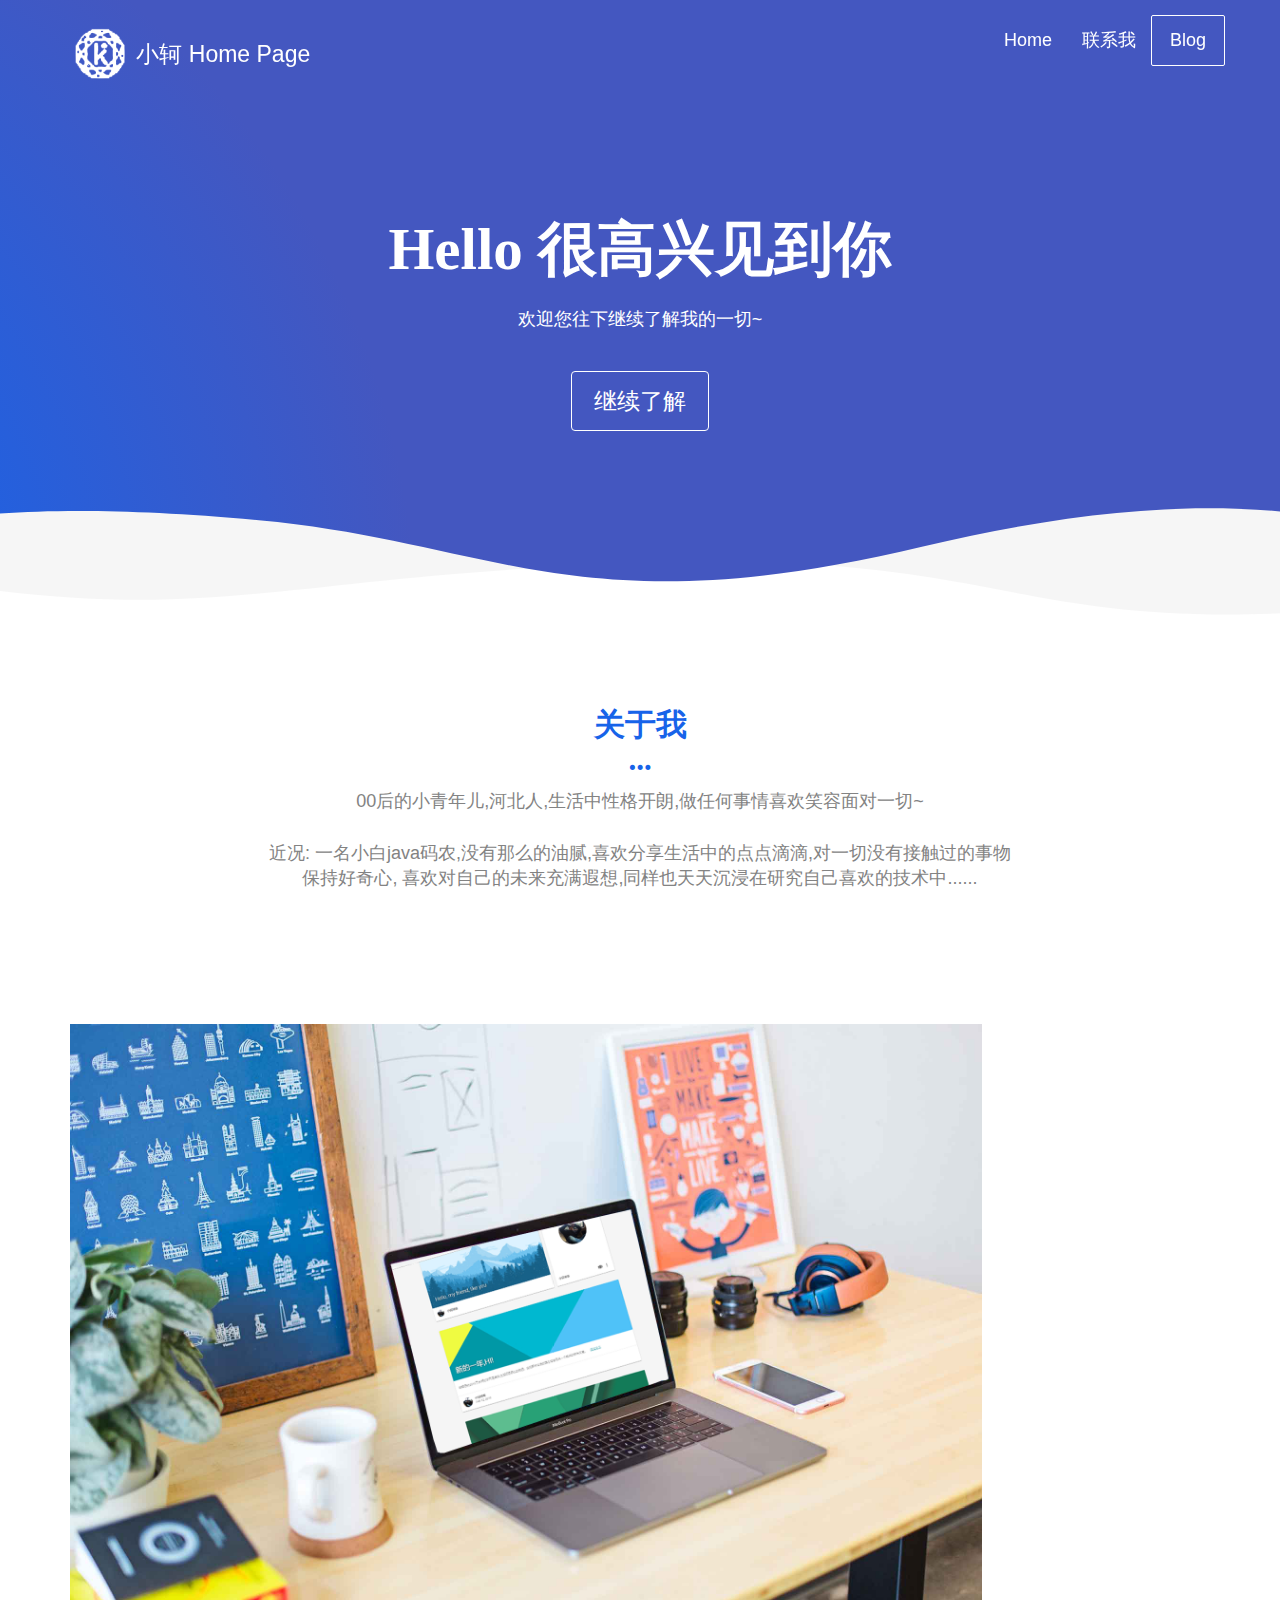
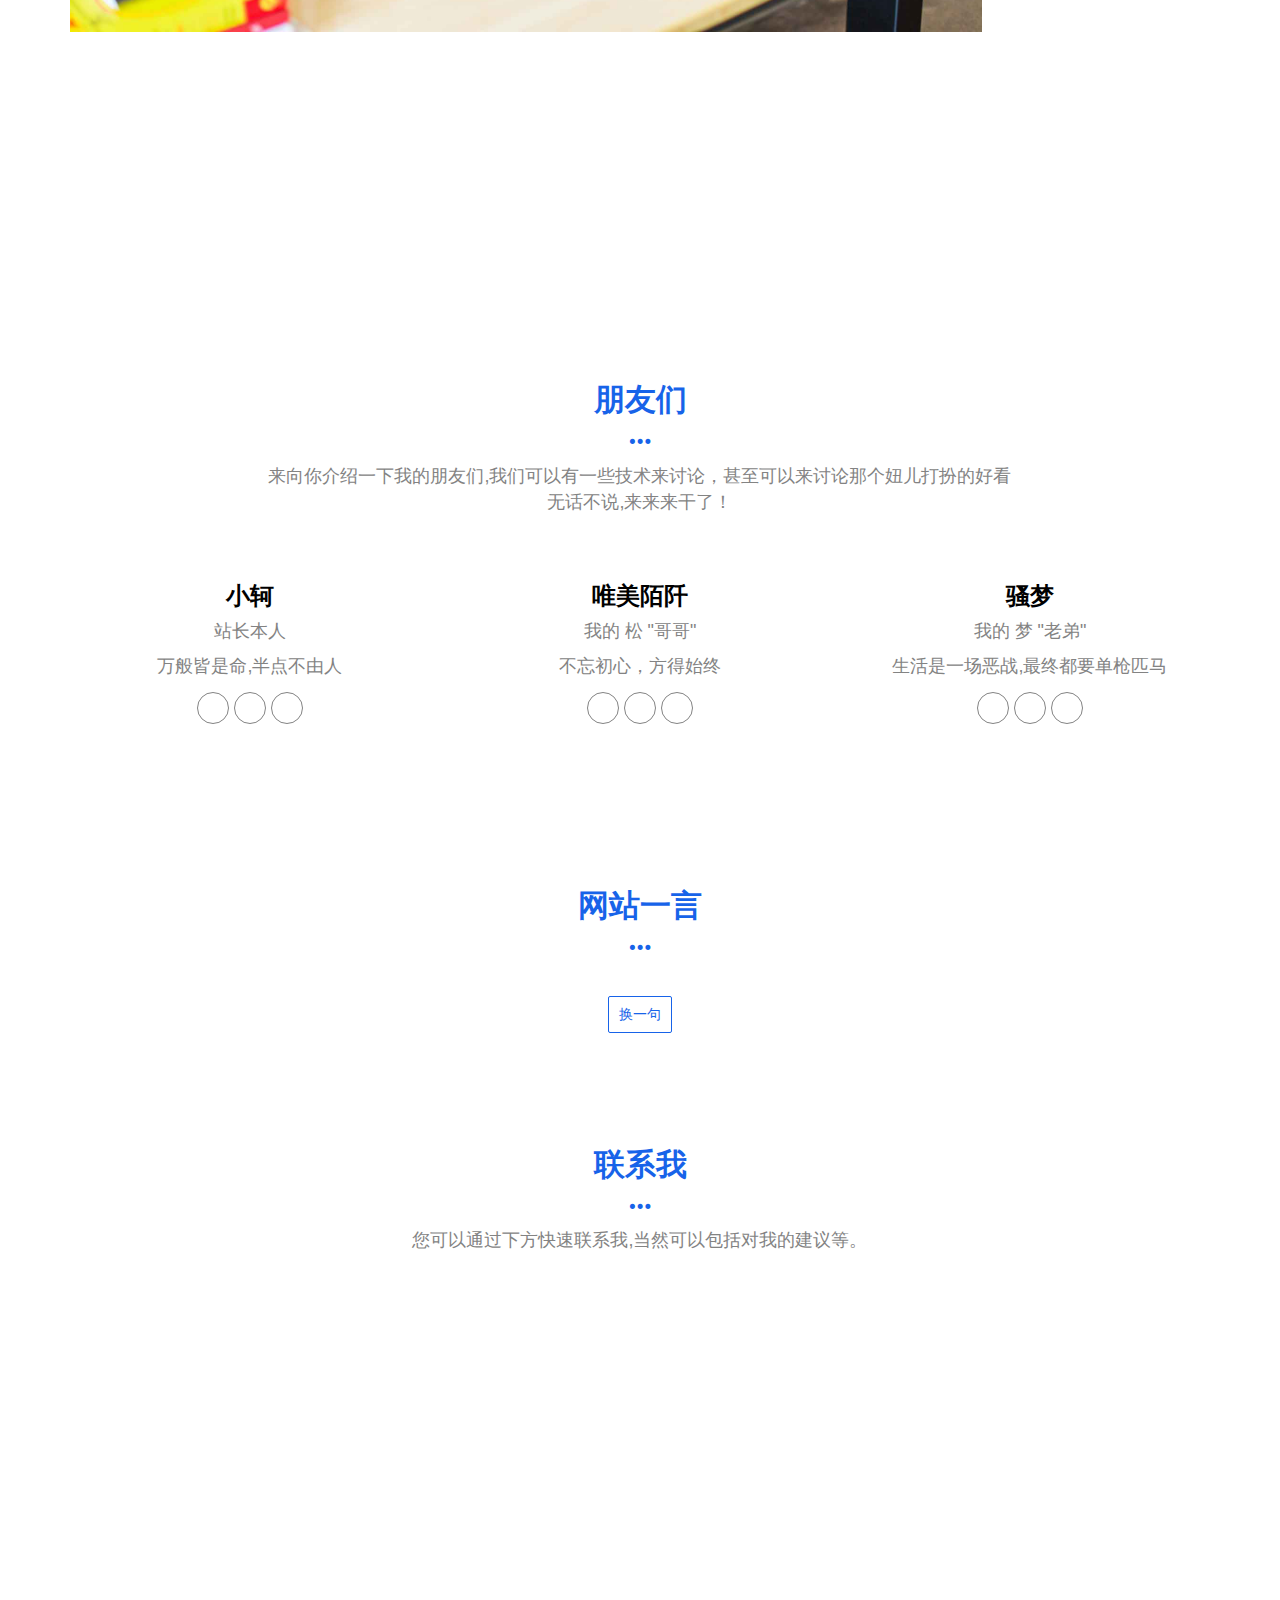
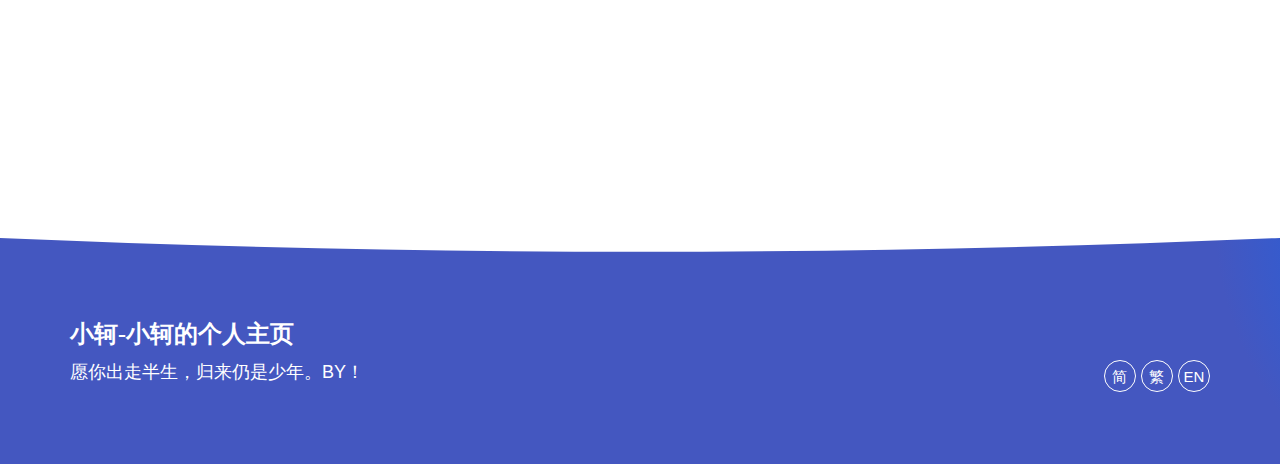
==== index.html @ fdc0214f "'demo'" ====
<!DOCTYPE html>
<html lang="zh_tw">

<head>
  <meta charset="UTF-8">
  <meta content="IE=edge" http-equiv="X-UA-Compatible">
  <meta content="width=device-width,initial-scale=1" name="viewport">
   <meta name="keywords" content="小轲的个人主页，小轲QQ：2501521908.网址：www.keshaowl.cn，小轲的个人主页是小轲介绍自己的页面，当然也有可能更新自己的生活习惯等，欢迎您的到来。站长QQ：2501521908">
   <meta name="description" content="小轲的个人主页是小轲介绍自己的页面，当然也有可能更新自己的生活习惯等，欢迎您的到来。站长QQ：2501521908">
  <meta name="msapplication-tap-highlight" content="no">
  
  <link href="https://cdn.bootcss.com/font-awesome/4.4.0/css/font-awesome.css" rel="stylesheet">
  <link rel="apple-touch-icon" sizes="180x180" href="https://www.keshaowl.cn/favicon.ico">
  <link href="https://www.keshaowl.cn/favicon.ico" rel="icon">

  <link href="" rel="stylesheet">

  <title>小轲-小轲的个人主页</title>

  <link href="./main.550dcf66.css" rel="stylesheet"></head>

<body> 
<header>
  <nav class="navbar navbar-default active">
    <div class="container">
      <div class="navbar-header">
        <button type="button" class="navbar-toggle collapsed" data-toggle="collapse" data-target="#navbar-collapse" aria-expanded="false">
          <span class="sr-only">Toggle navigation</span>
          <span class="icon-bar"></span>
          <span class="icon-bar"></span>
          <span class="icon-bar"></span>
        </button>
        <a class="navbar-brand" href="#" title="">
          <img src="logo.png" width="60px" height="60px" class="navbar-logo-img" alt="">
          小轲 Home Page
        </a>
      </div>

      <div class="collapse navbar-collapse" id="navbar-collapse">
        <ul class="nav navbar-nav navbar-right">
          <li><a href="./index.html" title="">Home</a></li>
          <li><a href="#concat" title="">联系我</a></li>
          <li>
            <p>
              <a href="https://www.957xx.cc" class="btn btn-default navbar-btn" title="">Blog</a>
            </p>
          </li>

        </ul>
      </div> 
    </div>
  </nav>
</header>

<!-- Add your site or app content here -->
  <div class="hero-full-container background-image-container white-text-container">
    <div class="container">
      <div class="row">
        <div class="col-xs-12">
          <h1>Hello 很高兴见到你</h1>
          <p>欢迎您往下继续了解我的一切~</p>
          <br>
          <a href="#about" class="btn btn-default btn-lg" title="">继续了解</a>
        </div>
      </div>
    </div>
  </div>

  <div class="section-container">
    <div class="container">
      <div class="row">
        <div class="col-xs-12 col-md-8 col-md-offset-2">
          <div class="text-center" id="about">
            <h2>关于我</h2>
            <p>00后的小青年儿,河北人,生活中性格开朗,做任何事情喜欢笑容面对一切~ 
            <br>
            <br>
            近况: 一名小白java码农,没有那么的油腻,喜欢分享生活中的点点滴滴,对一切没有接触过的事物保持好奇心,
            喜欢对自己的未来充满遐想,同样也天天沉浸在研究自己喜欢的技术中......

            <br>
        </p>
          </div>
       </div>
      </div>
    </div>
  </div>

  <div class="section-container">
    <div class="container">
      <div class="row">      
          <div class="col-xs-12">


            <div id="carousel-example-generic" class="carousel carousel-fade slide" data-ride="carousel">
                
                <div class="carousel-inner" role="listbox">

                    <div class="item active">
                        <img class="img-responsive" src="./assets/images/img-06.jpg" alt="First slide">
                        <div class="carousel-caption card-shadow reveal">
                          
                          <h3>小轲博客</h3>
                          <a class="left carousel-control" href="#carousel-example-generic" role="button" data-slide="prev">
                            <i class="fa fa-chevron-left" aria-hidden="true"></i>
                            <span class="sr-only">Previous</span>
                          </a>
                          <a class="right carousel-control" href="#carousel-example-generic" role="button" data-slide="next">
                            <i class="fa fa-chevron-right" aria-hidden="true"></i>
                            <span class="sr-only">Next</span>
                          </a>
                          <p>
                                &nbsp; &nbsp;小轲博客是我自己运营的博客,上面有自己喜欢的技术、自己喜欢的心灵鸡汤以及自己的一些总结,
                                分享自己的生活。
                                也算是自己的一个日记本吧!
                                <!-- 牛逼山炮大法牛逼,大佬勿喷 -->
                                <br> <br>
                                &nbsp; &nbsp;
                                它是我16岁的时候就开始经营的博客,那时候我还在疯狂研究前端技术,期间改版了很多次,
                                一路走来也认识了很多的朋友。
                                <br> <br>
                                &nbsp; &nbsp;
                                不夸张的说,它就像我的一个孩子一样,可以看到自己身上曾经的影子,欢迎你!

                          </p>
                          
                          
                          <a href="https://www.957xx.cc/" class="btn btn-primary" title="去小轲博客">
                            进去看看
                          </a>
                        </div>
                    </div>
                    <!--
                    <div class="item">
                        <img class="img-responsive" src="./assets/images/img-07.jpg" alt="First slide">
                        <div class="carousel-caption card-shadow reveal">

                          <h3>Lbortis</h3>
                            <a class="left carousel-control" href="#carousel-example-generic" role="button" data-slide="prev">
                              <i class="fa fa-chevron-left" aria-hidden="true"></i>
                              <span class="sr-only">Previous</span>
                            </a>
                            <a class="right carousel-control" href="#carousel-example-generic" role="button" data-slide="next">
                              <i class="fa fa-chevron-right" aria-hidden="true"></i>
                              <span class="sr-only">Next</span>
                            </a>
                          <p>
                            Pre id tellus in risus pre
                            tium imperdiet eu lobortis dolor. Sed pellentesque, urna ac viverra lacinia, erat mauris venenatis purus, mollis egestas urna purus ac ex.
                            Aenean nunc sem, lobortis at elit non, lobortis laoreet nibh. Maecenas at mi ipsum.
                          </p>
                          
                          <p>
                            Quisque tempor, ligula pharetra luctus elementum, arcu nisl suscipit ante, pharetra commodo dui est et enim. Sed eu vestibulum elit. Donec ut libero non.
                          </p>
                          <a href="./project.html" class="btn btn-primary" title="">
                            Discover
                          </a>
                        </div>
                    </div>
                -->
                </div>
               
            </div>

           
          </div>
          
        </div>  
      
    </div>
  </div>
  

  <div class="section-container">
    <div class="container text-center">
      <div class="row section-container-spacer">
        <div class="col-xs-12 col-md-12">
          <h2>朋友们</h2>
          <p>来向你介绍一下我的朋友们,我们可以有一些技术来讨论，甚至可以来讨论那个妞儿打扮的好看<br>
          	无话不说,来来来干了！


             
          </p>
        </div>  
      </div>
      <div class="row">
        <div class="col-xs-12 col-md-4">
          <img src="https://q1.qlogo.cn/g?b=qq&nk=2501521908&s=100" alt="" class="reveal img-responsive reveal-content image-center">
          <h3>小轲</h3>
          <h4>站长本人</h4>
          <p>万般皆是命,半点不由人</p>
          <p>
           <a href="tencent://Message/?uin=2501521908" class="social-round-icon fa-icon" title="">
              <i class="fa fa-qq" aria-hidden="true"></i>
            </a>
            <a href="https://github.com/a2501521908" class="social-round-icon fa-icon" title="">
              <i class="fa fa-github" aria-hidden="true"></i>
            </a>
            <a href="#" class="social-round-icon fa-icon" title="">
              <i class="fa fa-home" aria-hidden="true"></i>
            </a>
          </p>
        </div>
       
        <div class="col-xs-12 col-md-4">
          <img src="https://q1.qlogo.cn/g?b=qq&nk=2489193530&s=100" alt="" class="reveal img-responsive reveal-content image-center">
          <h3>唯美陌阡</h3>
          <h4>我的 松 "哥哥"</h4>
          <p>不忘初心，方得始终</p>
          <p>
           <a href="tencent://Message/?uin=2489193530" class="social-round-icon fa-icon" title="">
              <i class="fa fa-qq" aria-hidden="true"></i>
            </a>
            <a href="https://github.com/doubigroup" class="social-round-icon fa-icon" title="">
              <i class="fa fa-github" aria-hidden="true"></i>
            </a>
            <a href="http://qsong.top" class="social-round-icon fa-icon" title="">
              <i class="fa fa-home" aria-hidden="true"></i>
            </a>
          </p>
        </div>
        <div class="col-xs-12 col-md-4">
          <img src="https://q1.qlogo.cn/g?b=qq&nk=1603889221&s=100" alt="" class="reveal img-responsive reveal-content image-center">
          <h3>骚梦</h3>
          <h4>我的 梦 "老弟"</h4>
          <p>生活是一场恶战,最终都要单枪匹马</p>
          <p>
            <a href="tencent://Message/?uin=1603889221" class="social-round-icon fa-icon" title="">
              <i class="fa fa-qq" aria-hidden="true"></i>
            </a>
            <a href="https://github.com/1603889221" class="social-round-icon fa-icon" title="">
              <i class="fa fa-github" aria-hidden="true"></i>
            </a>
            <a href="https://www.uo33.cn/" class="social-round-icon fa-icon" title="">
              <i class="fa fa-home" aria-hidden="true"></i>
            </a>
          </p>
        </div>
      </div>
    </div>
  </div>

  <div class="section-container">
    <div class="container text-center">
      <div class="row section-container-spacer">
        <div class="col-xs-12 col-md-12">
          <h2 class="text-center">网站一言</h2>
          <p id="onesaying"></p>

          <br>
          <button class="btn btn-primary btn-sm" type="button" id="resetonesaying">换一句</button>
        </div>  
      </div>
      
  </div>
 
 
  <div class="section-container contact-container" id="concat">
    <div class="container">
      <div class="row">
        <div class="col-xs-12 col-md-12">
          <div class="section-container-spacer">
            <h2 class="text-center">联系我</h2>
            <p class="text-center">您可以通过下方快速联系我,当然可以包括对我的建议等。</p>
          </div>
          <div class="card-container">
            <div class="card card-shadow col-xs-10 col-xs-offset-1 col-md-8 col-md-offset-2 reveal">
              <form action="" class="reveal-content">
                <div class="row">
                  <div class="col-md-7">
                    <div class="form-group">
                      <input type="email" class="form-control" id="email" placeholder="您的邮箱">
                    </div>
                    <div class="form-group">
                      <input type="text" class="form-control" id="subject" placeholder="标题">
                    </div>
                    <div class="form-group">
                      <textarea class="form-control" rows="3" placeholder="消息"></textarea>
                    </div>
                    <button type="submit" class="btn btn-primary">联系他</button>
                  </div>
                  <div class="col-md-5">
                    <ul class="list-unstyled address-container">
                      <li>
                        <span class="fa-icon">
                          <i class="fa fa-envelope" aria-hidden="true"></i>
                        </span>
                        admin@957xx.cc
                      </li>
                      <li>
                        <span class="fa-icon">
                          <i class="fa fa-weibo" aria-hidden="true"></i>
                        </span>
                        <a href="https://weibo.com/u/5658942780/">@你老公叫小轲么</a> 

                      </li>
                    </ul>
                  </div>
                </div>
              </form>
            </div>
         
            </div>
          </div>
        </div>  
      </div>
    </div>
  </div>

<script>
  document.addEventListener("DOMContentLoaded", function (event) {
    navbarFixedTopAnimation();
  });
</script>

<footer class="footer-container white-text-container" style="margin-bottom: 0px">
  <div class="container">
    <div class="row">

     
      <div class="col-xs-12">
        <h3>小轲-小轲的个人主页</h3>

        <div class="row">
          <div class="col-xs-12 col-sm-7">
            <p>愿你出走半生，归来仍是少年。<a href="http://52xk.cc/" target="_blank" title="">BY！</a>
            </p>
          </div>
          <div class="col-xs-12 col-sm-5">
            <p class="text-right">
              <a href="#" class="social-round-icon white-round-icon fa-icon" title="">
                 简
              </a>
              <a href="#" class="social-round-icon white-round-icon fa-icon" title="">
                 繁
              </a>
              <a href="#" class="social-round-icon white-round-icon fa-icon" title="">
                 EN
              </a>
            </p>
          </div>
        </div>
      </div>
    </div>
  </div>
</footer>

<script>
  document.addEventListener("DOMContentLoaded", function (event) {
    navActivePage();
    scrollRevelation('.reveal');
  });
</script>

<script type="text/javascript" src="./main.0cf8b554.js"></script></body>

<script src="https://cdn.bootcss.com/jquery/3.3.1/jquery.min.js"></script>
<script type="text/javascript">
	var resulthtml="";
   $(function(){
   	     //页面加载就调用onesayhtml()函数,直接显示
   	     onesayhtml();
   	     $("#resetonesaying").click(function(){
   	     	//把返回结果给清空,否则就会重复追加
   	     	resulthtml="";
   	     	onesayhtml();
   	     })
   	})


   function onesayhtml(){
     $.ajax({
   	  	type:"get", 
   	  	url:"https://v1.hitokoto.cn/?c=d&encode=json",
   	  	data:null,
   	  	success:function(data){
   	  		resulthtml+=data.hitokoto+"——"+data.from;
   	  		$("#onesaying").html(resulthtml);
   	  	},
   	  	error:function(){
   	  		alert('网站加载出错');
   	  	}
   	  
   })
   }	
</script>

</html>
---- main.550dcf66.css ----
* Bootstrap v3.3.7 (http://getbootstrap.com)
 * Copyright 2011-2016 Twitter, Inc.
 * Licensed under MIT (https://github.com/twbs/bootstrap/blob/master/LICENSE)
 */
/*! normalize.css v3.0.3 | MIT License | github.com/necolas/normalize.css */html{font-family:sans-serif;-ms-text-size-adjust:100%;-webkit-text-size-adjust:100%}body{margin:0}article,aside,details,figcaption,figure,footer,header,hgroup,main,menu,nav,section,summary{display:block}audio,canvas,progress,video{display:inline-block;vertical-align:baseline}audio:not([controls]){display:none;height:0}[hidden],template{display:none}a{background-color:transparent}a:active,a:hover{outline:0}abbr[title]{border-bottom:1px dotted}b,strong{font-weight:700}dfn{font-style:italic}h1{font-size:2em;margin:.67em 0}mark{background:#ff0;color:#000}small{font-size:80%}sub,sup{font-size:75%;line-height:0;position:relative;vertical-align:baseline}sup{top:-.5em}sub{bottom:-.25em}img{border:0}svg:not(:root){overflow:hidden}figure{margin:1em 40px}hr{box-sizing:content-box;height:0}pre{overflow:auto}code,kbd,pre,samp{font-family:monospace,monospace;font-size:1em}button,input,optgroup,select,textarea{color:inherit;font:inherit;margin:0}button{overflow:visible}button,select{text-transform:none}button,html input[type=button],input[type=reset],input[type=submit]{-webkit-appearance:button;cursor:pointer}button[disabled],html input[disabled]{cursor:default}button::-moz-focus-inner,input::-moz-focus-inner{border:0;padding:0}input{line-height:normal}input[type=checkbox],input[type=radio]{box-sizing:border-box;padding:0}input[type=number]::-webkit-inner-spin-button,input[type=number]::-webkit-outer-spin-button{height:auto}input[type=search]{-webkit-appearance:textfield;box-sizing:content-box}input[type=search]::-webkit-search-cancel-button,input[type=search]::-webkit-search-decoration{-webkit-appearance:none}fieldset{border:1px solid silver;margin:0 2px;padding:.35em .625em .75em}textarea{overflow:auto}optgroup{font-weight:700}table{border-collapse:collapse;border-spacing:0}td,th{padding:0}

/*! Source: https://github.com/h5bp/html5-boilerplate/blob/master/src/css/main.css */@media print{*,:after,:before{background:transparent!important;color:#000!important;box-shadow:none!important;text-shadow:none!important}a,a:visited{text-decoration:underline}a[href]:after{content:" (" attr(href) ")"}abbr[title]:after{content:" (" attr(title) ")"}a[href^="#"]:after,a[href^="javascript:"]:after{content:""}blockquote,pre{border:1px solid #999;page-break-inside:avoid}thead{display:table-header-group}img,tr{page-break-inside:avoid}img{max-width:100%!important}h2,h3,p{orphans:3;widows:3}h2,h3{page-break-after:avoid}.navbar{display:none}.btn>.caret,.dropup>.btn>.caret{border-top-color:#000!important}.label{border:1px solid #000}.table{border-collapse:collapse!important}.table td,.table th{background-color:#fff!important}.table-bordered td,.table-bordered th{border:1px solid #ddd!important}}*,:after,:before{-webkit-box-sizing:border-box;-moz-box-sizing:border-box;box-sizing:border-box}html{font-size:10px;-webkit-tap-highlight-color:transparent}body{font-family:Hind Siliguri,Helvetica,Arial,sans-serif;font-size:18px;line-height:1.42857;color:#838383;background-color:#fff}button,input,select,textarea{font-family:inherit;font-size:inherit;line-height:inherit}a{color:#1763e9;text-decoration:none}a:focus,a:hover{color:#1045a4;text-decoration:underline}a:focus{outline:5px auto -webkit-focus-ring-color;outline-offset:-2px}figure{margin:0}img{vertical-align:middle}.img-responsive{display:block;max-width:100%;height:auto}.img-rounded{border-radius:4px}.img-thumbnail{padding:4px;line-height:1.42857;background-color:#fff;border:1px solid #ddd;border-radius:2px;-webkit-transition:all .2s ease-in-out;-o-transition:all .2s ease-in-out;transition:all .2s ease-in-out;display:inline-block;max-width:100%;height:auto}.img-circle{border-radius:50%}hr{margin-top:25px;margin-bottom:25px;border:0;border-top:1px solid #eee}.sr-only{position:absolute;width:1px;height:1px;margin:-1px;padding:0;overflow:hidden;clip:rect(0,0,0,0);border:0}.sr-only-focusable:active,.sr-only-focusable:focus{position:static;width:auto;height:auto;margin:0;overflow:visible;clip:auto}[role=button]{cursor:pointer}.h1,.h2,.h3,.h4,.h5,.h6,h1,h2,h3,h4,h5,h6{font-family:Martel,Times New Roman,Times,serif;font-weight:900;line-height:1.1;color:#1763e9}.h1 .small,.h1 small,.h2 .small,.h2 small,.h3 .small,.h3 small,.h4 .small,.h4 small,.h5 .small,.h5 small,.h6 .small,.h6 small,h1 .small,h1 small,h2 .small,h2 small,h3 .small,h3 small,h4 .small,h4 small,h5 .small,h5 small,h6 .small,h6 small{font-weight:400;line-height:1;color:#777}.h1,.h2,.h3,h1,h2,h3{margin-top:25px;margin-bottom:12.5px}.h1 .small,.h1 small,.h2 .small,.h2 small,.h3 .small,.h3 small,h1 .small,h1 small,h2 .small,h2 small,h3 .small,h3 small{font-size:65%}.h4,.h5,.h6,h4,h5,h6{margin-top:12.5px;margin-bottom:12.5px}.h4 .small,.h4 small,.h5 .small,.h5 small,.h6 .small,.h6 small,h4 .small,h4 small,h5 .small,h5 small,h6 .small,h6 small{font-size:75%}.h1,h1{font-size:59px}.h2,h2{font-size:31px}.h3,h3{font-size:24px}.h4,.h5,h4,h5{font-size:18px}.h6,h6{font-size:16px}p{margin:0 0 12.5px}.lead{margin-bottom:25px;font-size:20px;font-weight:300;line-height:1.4}@media (min-width:768px){.lead{font-size:27px}}.small,small{font-size:77%}.mark,mark{background-color:#fcf8e3;padding:.2em}.text-left{text-align:left}.text-right{text-align:right}.text-center{text-align:center}.text-justify{text-align:justify}.text-nowrap{white-space:nowrap}.text-lowercase{text-transform:lowercase}.initialism,.text-uppercase{text-transform:uppercase}.text-capitalize{text-transform:capitalize}.text-muted{color:#777}.text-primary{color:#1763e9}a.text-primary:focus,a.text-primary:hover{color:#124fbb}.text-success{color:#fff}a.text-success:focus,a.text-success:hover{color:#e6e6e6}.text-info{color:#31708f}a.text-info:focus,a.text-info:hover{color:#245269}.text-warning{color:#8a6d3b}a.text-warning:focus,a.text-warning:hover{color:#66512c}.text-danger{color:#fff}a.text-danger:focus,a.text-danger:hover{color:#e6e6e6}.bg-primary{color:#fff;background-color:#1763e9}a.bg-primary:focus,a.bg-primary:hover{background-color:#124fbb}.bg-success{background-color:#08005f}a.bg-success:focus,a.bg-success:hover{background-color:#04002c}.bg-info{background-color:#d9edf7}a.bg-info:focus,a.bg-info:hover{background-color:#afd9ee}.bg-warning{background-color:#fcf8e3}a.bg-warning:focus,a.bg-warning:hover{background-color:#f7ecb5}.bg-danger{background-color:#ca044b}a.bg-danger:focus,a.bg-danger:hover{background-color:#980338}.page-header{padding-bottom:11.5px;margin:50px 0 25px;border-bottom:1px solid #eee}ol,ul{margin-top:0;margin-bottom:12.5px}ol ol,ol ul,ul ol,ul ul{margin-bottom:0}.list-inline,.list-unstyled{padding-left:0;list-style:none}.list-inline{margin-left:-5px}.list-inline>li{display:inline-block;padding-left:5px;padding-right:5px}dl{margin-top:0;margin-bottom:25px}dd,dt{line-height:1.42857}dt{font-weight:700}dd{margin-left:0}.dl-horizontal dd:after,.dl-horizontal dd:before{content:" ";display:table}.dl-horizontal dd:after{clear:both}@media (min-width:768px){.dl-horizontal dt{float:left;width:160px;clear:left;text-align:right;overflow:hidden;text-overflow:ellipsis;white-space:nowrap}.dl-horizontal dd{margin-left:180px}}abbr[data-original-title],abbr[title]{cursor:help;border-bottom:1px dotted #777}.initialism{font-size:90%}blockquote{padding:12.5px 25px;margin:0 0 25px;font-size:22.5px;border-left:5px solid #eee}blockquote ol:last-child,blockquote p:last-child,blockquote ul:last-child{margin-bottom:0}blockquote .small,blockquote footer,blockquote small{display:block;font-size:80%;line-height:1.42857;color:#777}blockquote .small:before,blockquote footer:before,blockquote small:before{content:"\2014   \A0"}.blockquote-reverse,blockquote.pull-right{padding-right:15px;padding-left:0;border-right:5px solid #eee;border-left:0;text-align:right}.blockquote-reverse .small:before,.blockquote-reverse footer:before,.blockquote-reverse small:before,blockquote.pull-right .small:before,blockquote.pull-right footer:before,blockquote.pull-right small:before{content:""}.blockquote-reverse .small:after,.blockquote-reverse footer:after,.blockquote-reverse small:after,blockquote.pull-right .small:after,blockquote.pull-right footer:after,blockquote.pull-right small:after{content:"\A0   \2014"}address{margin-bottom:25px;font-style:normal;line-height:1.42857}code,kbd,pre,samp{font-family:Menlo,Monaco,Consolas,Courier New,monospace}code{color:#c7254e;background-color:#f9f2f4}code,kbd{padding:2px 4px;font-size:90%;border-radius:2px}kbd{color:#fff;background-color:#333;box-shadow:inset 0 -1px 0 rgba(0,0,0,.25)}kbd kbd{padding:0;font-size:100%;font-weight:700;box-shadow:none}pre{display:block;padding:12px;margin:0 0 12.5px;font-size:17px;line-height:1.42857;word-break:break-all;word-wrap:break-word;color:#333;background-color:#f5f5f5;border:1px solid #ccc;border-radius:2px}pre code{padding:0;font-size:inherit;color:inherit;white-space:pre-wrap;background-color:transparent;border-radius:0}.pre-scrollable{max-height:340px;overflow-y:scroll}.container{margin-right:auto;margin-left:auto;padding-left:15px;padding-right:15px}.container:after,.container:before{content:" ";display:table}.container:after{clear:both}@media (min-width:768px){.container{width:750px}}@media (min-width:992px){.container{width:970px}}@media (min-width:1200px){.container{width:1170px}}.container-fluid{margin-right:auto;margin-left:auto;padding-left:15px;padding-right:15px}.container-fluid:after,.container-fluid:before{content:" ";display:table}.container-fluid:after{clear:both}.row{margin-left:-15px;margin-right:-15px}.row:after,.row:before{content:" ";display:table}.row:after{clear:both}.col-lg-1,.col-lg-2,.col-lg-3,.col-lg-4,.col-lg-5,.col-lg-6,.col-lg-7,.col-lg-8,.col-lg-9,.col-lg-10,.col-lg-11,.col-lg-12,.col-md-1,.col-md-2,.col-md-3,.col-md-4,.col-md-5,.col-md-6,.col-md-7,.col-md-8,.col-md-9,.col-md-10,.col-md-11,.col-md-12,.col-sm-1,.col-sm-2,.col-sm-3,.col-sm-4,.col-sm-5,.col-sm-6,.col-sm-7,.col-sm-8,.col-sm-9,.col-sm-10,.col-sm-11,.col-sm-12,.col-xs-1,.col-xs-2,.col-xs-3,.col-xs-4,.col-xs-5,.col-xs-6,.col-xs-7,.col-xs-8,.col-xs-9,.col-xs-10,.col-xs-11,.col-xs-12{position:relative;min-height:1px;padding-left:15px;padding-right:15px}.col-xs-1,.col-xs-2,.col-xs-3,.col-xs-4,.col-xs-5,.col-xs-6,.col-xs-7,.col-xs-8,.col-xs-9,.col-xs-10,.col-xs-11,.col-xs-12{float:left}.col-xs-1{width:8.33333%}.col-xs-2{width:16.66667%}.col-xs-3{width:25%}.col-xs-4{width:33.33333%}.col-xs-5{width:41.66667%}.col-xs-6{width:50%}.col-xs-7{width:58.33333%}.col-xs-8{width:66.66667%}.col-xs-9{width:75%}.col-xs-10{width:83.33333%}.col-xs-11{width:91.66667%}.col-xs-12{width:100%}.col-xs-pull-0{right:auto}.col-xs-pull-1{right:8.33333%}.col-xs-pull-2{right:16.66667%}.col-xs-pull-3{right:25%}.col-xs-pull-4{right:33.33333%}.col-xs-pull-5{right:41.66667%}.col-xs-pull-6{right:50%}.col-xs-pull-7{right:58.33333%}.col-xs-pull-8{right:66.66667%}.col-xs-pull-9{right:75%}.col-xs-pull-10{right:83.33333%}.col-xs-pull-11{right:91.66667%}.col-xs-pull-12{right:100%}.col-xs-push-0{left:auto}.col-xs-push-1{left:8.33333%}.col-xs-push-2{left:16.66667%}.col-xs-push-3{left:25%}.col-xs-push-4{left:33.33333%}.col-xs-push-5{left:41.66667%}.col-xs-push-6{left:50%}.col-xs-push-7{left:58.33333%}.col-xs-push-8{left:66.66667%}.col-xs-push-9{left:75%}.col-xs-push-10{left:83.33333%}.col-xs-push-11{left:91.66667%}.col-xs-push-12{left:100%}.col-xs-offset-0{margin-left:0}.col-xs-offset-1{margin-left:8.33333%}.col-xs-offset-2{margin-left:16.66667%}.col-xs-offset-3{margin-left:25%}.col-xs-offset-4{margin-left:33.33333%}.col-xs-offset-5{margin-left:41.66667%}.col-xs-offset-6{margin-left:50%}.col-xs-offset-7{margin-left:58.33333%}.col-xs-offset-8{margin-left:66.66667%}.col-xs-offset-9{margin-left:75%}.col-xs-offset-10{margin-left:83.33333%}.col-xs-offset-11{margin-left:91.66667%}.col-xs-offset-12{margin-left:100%}@media (min-width:768px){.col-sm-1,.col-sm-2,.col-sm-3,.col-sm-4,.col-sm-5,.col-sm-6,.col-sm-7,.col-sm-8,.col-sm-9,.col-sm-10,.col-sm-11,.col-sm-12{float:left}.col-sm-1{width:8.33333%}.col-sm-2{width:16.66667%}.col-sm-3{width:25%}.col-sm-4{width:33.33333%}.col-sm-5{width:41.66667%}.col-sm-6{width:50%}.col-sm-7{width:58.33333%}.col-sm-8{width:66.66667%}.col-sm-9{width:75%}.col-sm-10{width:83.33333%}.col-sm-11{width:91.66667%}.col-sm-12{width:100%}.col-sm-pull-0{right:auto}.col-sm-pull-1{right:8.33333%}.col-sm-pull-2{right:16.66667%}.col-sm-pull-3{right:25%}.col-sm-pull-4{right:33.33333%}.col-sm-pull-5{right:41.66667%}.col-sm-pull-6{right:50%}.col-sm-pull-7{right:58.33333%}.col-sm-pull-8{right:66.66667%}.col-sm-pull-9{right:75%}.col-sm-pull-10{right:83.33333%}.col-sm-pull-11{right:91.66667%}.col-sm-pull-12{right:100%}.col-sm-push-0{left:auto}.col-sm-push-1{left:8.33333%}.col-sm-push-2{left:16.66667%}.col-sm-push-3{left:25%}.col-sm-push-4{left:33.33333%}.col-sm-push-5{left:41.66667%}.col-sm-push-6{left:50%}.col-sm-push-7{left:58.33333%}.col-sm-push-8{left:66.66667%}.col-sm-push-9{left:75%}.col-sm-push-10{left:83.33333%}.col-sm-push-11{left:91.66667%}.col-sm-push-12{left:100%}.col-sm-offset-0{margin-left:0}.col-sm-offset-1{margin-left:8.33333%}.col-sm-offset-2{margin-left:16.66667%}.col-sm-offset-3{margin-left:25%}.col-sm-offset-4{margin-left:33.33333%}.col-sm-offset-5{margin-left:41.66667%}.col-sm-offset-6{margin-left:50%}.col-sm-offset-7{margin-left:58.33333%}.col-sm-offset-8{margin-left:66.66667%}.col-sm-offset-9{margin-left:75%}.col-sm-offset-10{margin-left:83.33333%}.col-sm-offset-11{margin-left:91.66667%}.col-sm-offset-12{margin-left:100%}}@media (min-width:992px){.col-md-1,.col-md-2,.col-md-3,.col-md-4,.col-md-5,.col-md-6,.col-md-7,.col-md-8,.col-md-9,.col-md-10,.col-md-11,.col-md-12{float:left}.col-md-1{width:8.33333%}.col-md-2{width:16.66667%}.col-md-3{width:25%}.col-md-4{width:33.33333%}.col-md-5{width:41.66667%}.col-md-6{width:50%}.col-md-7{width:58.33333%}.col-md-8{width:66.66667%}.col-md-9{width:75%}.col-md-10{width:83.33333%}.col-md-11{width:91.66667%}.col-md-12{width:100%}.col-md-pull-0{right:auto}.col-md-pull-1{right:8.33333%}.col-md-pull-2{right:16.66667%}.col-md-pull-3{right:25%}.col-md-pull-4{right:33.33333%}.col-md-pull-5{right:41.66667%}.col-md-pull-6{right:50%}.col-md-pull-7{right:58.33333%}.col-md-pull-8{right:66.66667%}.col-md-pull-9{right:75%}.col-md-pull-10{right:83.33333%}.col-md-pull-11{right:91.66667%}.col-md-pull-12{right:100%}.col-md-push-0{left:auto}.col-md-push-1{left:8.33333%}.col-md-push-2{left:16.66667%}.col-md-push-3{left:25%}.col-md-push-4{left:33.33333%}.col-md-push-5{left:41.66667%}.col-md-push-6{left:50%}.col-md-push-7{left:58.33333%}.col-md-push-8{left:66.66667%}.col-md-push-9{left:75%}.col-md-push-10{left:83.33333%}.col-md-push-11{left:91.66667%}.col-md-push-12{left:100%}.col-md-offset-0{margin-left:0}.col-md-offset-1{margin-left:8.33333%}.col-md-offset-2{margin-left:16.66667%}.col-md-offset-3{margin-left:25%}.col-md-offset-4{margin-left:33.33333%}.col-md-offset-5{margin-left:41.66667%}.col-md-offset-6{margin-left:50%}.col-md-offset-7{margin-left:58.33333%}.col-md-offset-8{margin-left:66.66667%}.col-md-offset-9{margin-left:75%}.col-md-offset-10{margin-left:83.33333%}.col-md-offset-11{margin-left:91.66667%}.col-md-offset-12{margin-left:100%}}@media (min-width:1200px){.col-lg-1,.col-lg-2,.col-lg-3,.col-lg-4,.col-lg-5,.col-lg-6,.col-lg-7,.col-lg-8,.col-lg-9,.col-lg-10,.col-lg-11,.col-lg-12{float:left}.col-lg-1{width:8.33333%}.col-lg-2{width:16.66667%}.col-lg-3{width:25%}.col-lg-4{width:33.33333%}.col-lg-5{width:41.66667%}.col-lg-6{width:50%}.col-lg-7{width:58.33333%}.col-lg-8{width:66.66667%}.col-lg-9{width:75%}.col-lg-10{width:83.33333%}.col-lg-11{width:91.66667%}.col-lg-12{width:100%}.col-lg-pull-0{right:auto}.col-lg-pull-1{right:8.33333%}.col-lg-pull-2{right:16.66667%}.col-lg-pull-3{right:25%}.col-lg-pull-4{right:33.33333%}.col-lg-pull-5{right:41.66667%}.col-lg-pull-6{right:50%}.col-lg-pull-7{right:58.33333%}.col-lg-pull-8{right:66.66667%}.col-lg-pull-9{right:75%}.col-lg-pull-10{right:83.33333%}.col-lg-pull-11{right:91.66667%}.col-lg-pull-12{right:100%}.col-lg-push-0{left:auto}.col-lg-push-1{left:8.33333%}.col-lg-push-2{left:16.66667%}.col-lg-push-3{left:25%}.col-lg-push-4{left:33.33333%}.col-lg-push-5{left:41.66667%}.col-lg-push-6{left:50%}.col-lg-push-7{left:58.33333%}.col-lg-push-8{left:66.66667%}.col-lg-push-9{left:75%}.col-lg-push-10{left:83.33333%}.col-lg-push-11{left:91.66667%}.col-lg-push-12{left:100%}.col-lg-offset-0{margin-left:0}.col-lg-offset-1{margin-left:8.33333%}.col-lg-offset-2{margin-left:16.66667%}.col-lg-offset-3{margin-left:25%}.col-lg-offset-4{margin-left:33.33333%}.col-lg-offset-5{margin-left:41.66667%}.col-lg-offset-6{margin-left:50%}.col-lg-offset-7{margin-left:58.33333%}.col-lg-offset-8{margin-left:66.66667%}.col-lg-offset-9{margin-left:75%}.col-lg-offset-10{margin-left:83.33333%}.col-lg-offset-11{margin-left:91.66667%}.col-lg-offset-12{margin-left:100%}}table{background-color:transparent}caption{padding-top:8px;padding-bottom:8px;color:#777}caption,th{text-align:left}.table{width:100%;max-width:100%;margin-bottom:25px}.table>tbody>tr>td,.table>tbody>tr>th,.table>tfoot>tr>td,.table>tfoot>tr>th,.table>thead>tr>td,.table>thead>tr>th{padding:8px;line-height:1.42857;vertical-align:top;border-top:1px solid #ddd}.table>thead>tr>th{vertical-align:bottom;border-bottom:2px solid #ddd}.table>caption+thead>tr:first-child>td,.table>caption+thead>tr:first-child>th,.table>colgroup+thead>tr:first-child>td,.table>colgroup+thead>tr:first-child>th,.table>thead:first-child>tr:first-child>td,.table>thead:first-child>tr:first-child>th{border-top:0}.table>tbody+tbody{border-top:2px solid #ddd}.table .table{background-color:#fff}.table-condensed>tbody>tr>td,.table-condensed>tbody>tr>th,.table-condensed>tfoot>tr>td,.table-condensed>tfoot>tr>th,.table-condensed>thead>tr>td,.table-condensed>thead>tr>th{padding:5px}.table-bordered,.table-bordered>tbody>tr>td,.table-bordered>tbody>tr>th,.table-bordered>tfoot>tr>td,.table-bordered>tfoot>tr>th,.table-bordered>thead>tr>td,.table-bordered>thead>tr>th{border:1px solid #ddd}.table-bordered>thead>tr>td,.table-bordered>thead>tr>th{border-bottom-width:2px}.table-striped>tbody>tr:nth-of-type(odd){background-color:#f9f9f9}.table-hover>tbody>tr:hover{background-color:#f5f5f5}table col[class*=col-]{position:static;float:none;display:table-column}table td[class*=col-],table th[class*=col-]{position:static;float:none;display:table-cell}.table>tbody>tr.active>td,.table>tbody>tr.active>th,.table>tbody>tr>td.active,.table>tbody>tr>th.active,.table>tfoot>tr.active>td,.table>tfoot>tr.active>th,.table>tfoot>tr>td.active,.table>tfoot>tr>th.active,.table>thead>tr.active>td,.table>thead>tr.active>th,.table>thead>tr>td.active,.table>thead>tr>th.active{background-color:#f5f5f5}.table-hover>tbody>tr.active:hover>td,.table-hover>tbody>tr.active:hover>th,.table-hover>tbody>tr:hover>.active,.table-hover>tbody>tr>td.active:hover,.table-hover>tbody>tr>th.active:hover{background-color:#e8e8e8}.table>tbody>tr.success>td,.table>tbody>tr.success>th,.table>tbody>tr>td.success,.table>tbody>tr>th.success,.table>tfoot>tr.success>td,.table>tfoot>tr.success>th,.table>tfoot>tr>td.success,.table>tfoot>tr>th.success,.table>thead>tr.success>td,.table>thead>tr.success>th,.table>thead>tr>td.success,.table>thead>tr>th.success{background-color:#08005f}.table-hover>tbody>tr.success:hover>td,.table-hover>tbody>tr.success:hover>th,.table-hover>tbody>tr:hover>.success,.table-hover>tbody>tr>td.success:hover,.table-hover>tbody>tr>th.success:hover{background-color:#060046}.table>tbody>tr.info>td,.table>tbody>tr.info>th,.table>tbody>tr>td.info,.table>tbody>tr>th.info,.table>tfoot>tr.info>td,.table>tfoot>tr.info>th,.table>tfoot>tr>td.info,.table>tfoot>tr>th.info,.table>thead>tr.info>td,.table>thead>tr.info>th,.table>thead>tr>td.info,.table>thead>tr>th.info{background-color:#d9edf7}.table-hover>tbody>tr.info:hover>td,.table-hover>tbody>tr.info:hover>th,.table-hover>tbody>tr:hover>.info,.table-hover>tbody>tr>td.info:hover,.table-hover>tbody>tr>th.info:hover{background-color:#c4e3f3}.table>tbody>tr.warning>td,.table>tbody>tr.warning>th,.table>tbody>tr>td.warning,.table>tbody>tr>th.warning,.table>tfoot>tr.warning>td,.table>tfoot>tr.warning>th,.table>tfoot>tr>td.warning,.table>tfoot>tr>th.warning,.table>thead>tr.warning>td,.table>thead>tr.warning>th,.table>thead>tr>td.warning,.table>thead>tr>th.warning{background-color:#fcf8e3}.table-hover>tbody>tr.warning:hover>td,.table-hover>tbody>tr.warning:hover>th,.table-hover>tbody>tr:hover>.warning,.table-hover>tbody>tr>td.warning:hover,.table-hover>tbody>tr>th.warning:hover{background-color:#faf2cc}.table>tbody>tr.danger>td,.table>tbody>tr.danger>th,.table>tbody>tr>td.danger,.table>tbody>tr>th.danger,.table>tfoot>tr.danger>td,.table>tfoot>tr.danger>th,.table>tfoot>tr>td.danger,.table>tfoot>tr>th.danger,.table>thead>tr.danger>td,.table>thead>tr.danger>th,.table>thead>tr>td.danger,.table>thead>tr>th.danger{background-color:#ca044b}.table-hover>tbody>tr.danger:hover>td,.table-hover>tbody>tr.danger:hover>th,.table-hover>tbody>tr:hover>.danger,.table-hover>tbody>tr>td.danger:hover,.table-hover>tbody>tr>th.danger:hover{background-color:#b10442}.table-responsive{overflow-x:auto;min-height:.01%}@media screen and (max-width:767px){.table-responsive{width:100%;margin-bottom:18.75px;overflow-y:hidden;-ms-overflow-style:-ms-autohiding-scrollbar;border:1px solid #ddd}.table-responsive>.table{margin-bottom:0}.table-responsive>.table>tbody>tr>td,.table-responsive>.table>tbody>tr>th,.table-responsive>.table>tfoot>tr>td,.table-responsive>.table>tfoot>tr>th,.table-responsive>.table>thead>tr>td,.table-responsive>.table>thead>tr>th{white-space:nowrap}.table-responsive>.table-bordered{border:0}.table-responsive>.table-bordered>tbody>tr>td:first-child,.table-responsive>.table-bordered>tbody>tr>th:first-child,.table-responsive>.table-bordered>tfoot>tr>td:first-child,.table-responsive>.table-bordered>tfoot>tr>th:first-child,.table-responsive>.table-bordered>thead>tr>td:first-child,.table-responsive>.table-bordered>thead>tr>th:first-child{border-left:0}.table-responsive>.table-bordered>tbody>tr>td:last-child,.table-responsive>.table-bordered>tbody>tr>th:last-child,.table-responsive>.table-bordered>tfoot>tr>td:last-child,.table-responsive>.table-bordered>tfoot>tr>th:last-child,.table-responsive>.table-bordered>thead>tr>td:last-child,.table-responsive>.table-bordered>thead>tr>th:last-child{border-right:0}.table-responsive>.table-bordered>tbody>tr:last-child>td,.table-responsive>.table-bordered>tbody>tr:last-child>th,.table-responsive>.table-bordered>tfoot>tr:last-child>td,.table-responsive>.table-bordered>tfoot>tr:last-child>th{border-bottom:0}}fieldset{margin:0;min-width:0}fieldset,legend{padding:0;border:0}legend{display:block;width:100%;margin-bottom:25px;font-size:27px;line-height:inherit;color:#333;border-bottom:1px solid #e5e5e5}label{display:inline-block;max-width:100%;margin-bottom:5px;font-weight:700}input[type=search]{-webkit-box-sizing:border-box;-moz-box-sizing:border-box;box-sizing:border-box}input[type=checkbox],input[type=radio]{margin:4px 0 0;margin-top:1px\9;line-height:normal}input[type=file]{display:block}input[type=range]{display:block;width:100%}select[multiple],select[size]{height:auto}input[type=checkbox]:focus,input[type=file]:focus,input[type=radio]:focus{outline:5px auto -webkit-focus-ring-color;outline-offset:-2px}output{padding-top:13px}.form-control,output{display:block;font-size:18px;line-height:1.42857;color:#555}.form-control{width:100%;height:51px;padding:12px 18px;background-color:#fff;background-image:none;border:1px solid #ddd;border-radius:2px;-webkit-box-shadow:inset 0 1px 1px rgba(0,0,0,.075);box-shadow:inset 0 1px 1px rgba(0,0,0,.075);-webkit-transition:border-color .15s ease-in-out,box-shadow .15s ease-in-out;-o-transition:border-color ease-in-out .15s,box-shadow ease-in-out .15s;transition:border-color .15s ease-in-out,box-shadow .15s ease-in-out}.form-control:focus{border-color:#66afe9;-webkit-box-shadow:inset 0 1px 1px rgba(0,0,0,.075),0 0 8px rgba(102,175,233,.6);box-shadow:inset 0 1px 1px rgba(0,0,0,.075),0 0 8px rgba(102,175,233,.6)}.form-control::-moz-placeholder{color:#999;opacity:1}.form-control:-ms-input-placeholder{color:#999}.form-control::-webkit-input-placeholder{color:#999}.form-control::-ms-expand{border:0;background-color:transparent}.form-control[disabled],.form-control[readonly],fieldset[disabled] .form-control{background-color:#eee;opacity:1}.form-control[disabled],fieldset[disabled] .form-control{cursor:not-allowed}textarea.form-control{height:auto}input[type=search]{-webkit-appearance:none}@media screen and (-webkit-min-device-pixel-ratio:0){input[type=date].form-control,input[type=datetime-local].form-control,input[type=month].form-control,input[type=time].form-control{line-height:51px}.input-group-sm>.input-group-btn>input[type=date].btn,.input-group-sm>.input-group-btn>input[type=datetime-local].btn,.input-group-sm>.input-group-btn>input[type=month].btn,.input-group-sm>.input-group-btn>input[type=time].btn,.input-group-sm>input[type=date].form-control,.input-group-sm>input[type=date].input-group-addon,.input-group-sm>input[type=datetime-local].form-control,.input-group-sm>input[type=datetime-local].input-group-addon,.input-group-sm>input[type=month].form-control,.input-group-sm>input[type=month].input-group-addon,.input-group-sm>input[type=time].form-control,.input-group-sm>input[type=time].input-group-addon,.input-group-sm input[type=date],.input-group-sm input[type=datetime-local],.input-group-sm input[type=month],.input-group-sm input[type=time],input[type=date].input-sm,input[type=datetime-local].input-sm,input[type=month].input-sm,input[type=time].input-sm{line-height:37px}.input-group-lg>.input-group-btn>input[type=date].btn,.input-group-lg>.input-group-btn>input[type=datetime-local].btn,.input-group-lg>.input-group-btn>input[type=month].btn,.input-group-lg>.input-group-btn>input[type=time].btn,.input-group-lg>input[type=date].form-control,.input-group-lg>input[type=date].input-group-addon,.input-group-lg>input[type=datetime-local].form-control,.input-group-lg>input[type=datetime-local].input-group-addon,.input-group-lg>input[type=month].form-control,.input-group-lg>input[type=month].input-group-addon,.input-group-lg>input[type=time].form-control,.input-group-lg>input[type=time].input-group-addon,.input-group-lg input[type=date],.input-group-lg input[type=datetime-local],.input-group-lg input[type=month],.input-group-lg input[type=time],input[type=date].input-lg,input[type=datetime-local].input-lg,input[type=month].input-lg,input[type=time].input-lg{line-height:61px}}.form-group{margin-bottom:15px}.checkbox,.radio{position:relative;display:block;margin-top:10px;margin-bottom:10px}.checkbox label,.radio label{min-height:25px;padding-left:20px;margin-bottom:0;font-weight:400;cursor:pointer}.checkbox-inline input[type=checkbox],.checkbox input[type=checkbox],.radio-inline input[type=radio],.radio input[type=radio]{position:absolute;margin-left:-20px;margin-top:4px\9}.checkbox+.checkbox,.radio+.radio{margin-top:-5px}.checkbox-inline,.radio-inline{position:relative;display:inline-block;padding-left:20px;margin-bottom:0;vertical-align:middle;font-weight:400;cursor:pointer}.checkbox-inline+.checkbox-inline,.radio-inline+.radio-inline{margin-top:0;margin-left:10px}.checkbox-inline.disabled,.checkbox.disabled label,.radio-inline.disabled,.radio.disabled label,fieldset[disabled] .checkbox-inline,fieldset[disabled] .checkbox label,fieldset[disabled] .radio-inline,fieldset[disabled] .radio label,fieldset[disabled] input[type=checkbox],fieldset[disabled] input[type=radio],input[type=checkbox].disabled,input[type=checkbox][disabled],input[type=radio].disabled,input[type=radio][disabled]{cursor:not-allowed}.form-control-static{padding-top:13px;padding-bottom:13px;margin-bottom:0;min-height:43px}.form-control-static.input-lg,.form-control-static.input-sm,.input-group-lg>.form-control-static.form-control,.input-group-lg>.form-control-static.input-group-addon,.input-group-lg>.input-group-btn>.form-control-static.btn,.input-group-sm>.form-control-static.form-control,.input-group-sm>.form-control-static.input-group-addon,.input-group-sm>.input-group-btn>.form-control-static.btn{padding-left:0;padding-right:0}.input-group-sm>.form-control,.input-group-sm>.input-group-addon,.input-group-sm>.input-group-btn>.btn,.input-sm{height:37px;padding:7px 10px;font-size:14px;line-height:1.5;border-radius:2px}.input-group-sm>.input-group-btn>select.btn,.input-group-sm>select.form-control,.input-group-sm>select.input-group-addon,select.input-sm{height:37px;line-height:37px}.input-group-sm>.input-group-btn>select[multiple].btn,.input-group-sm>.input-group-btn>textarea.btn,.input-group-sm>select[multiple].form-control,.input-group-sm>select[multiple].input-group-addon,.input-group-sm>textarea.form-control,.input-group-sm>textarea.input-group-addon,select[multiple].input-sm,textarea.input-sm{height:auto}.form-group-sm .form-control{height:37px;padding:7px 10px;font-size:14px;line-height:1.5;border-radius:2px}.form-group-sm select.form-control{height:37px;line-height:37px}.form-group-sm select[multiple].form-control,.form-group-sm textarea.form-control{height:auto}.form-group-sm .form-control-static{height:37px;min-height:39px;padding:8px 10px;font-size:14px;line-height:1.5}.input-group-lg>.form-control,.input-group-lg>.input-group-addon,.input-group-lg>.input-group-btn>.btn,.input-lg{height:61px;padding:14px 22px;font-size:23px;line-height:1.33333;border-radius:4px}.input-group-lg>.input-group-btn>select.btn,.input-group-lg>select.form-control,.input-group-lg>select.input-group-addon,select.input-lg{height:61px;line-height:61px}.input-group-lg>.input-group-btn>select[multiple].btn,.input-group-lg>.input-group-btn>textarea.btn,.input-group-lg>select[multiple].form-control,.input-group-lg>select[multiple].input-group-addon,.input-group-lg>textarea.form-control,.input-group-lg>textarea.input-group-addon,select[multiple].input-lg,textarea.input-lg{height:auto}.form-group-lg .form-control{height:61px;padding:14px 22px;font-size:23px;line-height:1.33333;border-radius:4px}.form-group-lg select.form-control{height:61px;line-height:61px}.form-group-lg select[multiple].form-control,.form-group-lg textarea.form-control{height:auto}.form-group-lg .form-control-static{height:61px;min-height:48px;padding:15px 22px;font-size:23px;line-height:1.33333}.has-feedback{position:relative}.has-feedback .form-control{padding-right:63.75px}.form-control-feedback{position:absolute;top:0;right:0;z-index:2;display:block;width:51px;height:51px;line-height:51px;text-align:center;pointer-events:none}.form-group-lg .form-control+.form-control-feedback,.input-group-lg+.form-control-feedback,.input-group-lg>.form-control+.form-control-feedback,.input-group-lg>.input-group-addon+.form-control-feedback,.input-group-lg>.input-group-btn>.btn+.form-control-feedback,.input-lg+.form-control-feedback{width:61px;height:61px;line-height:61px}.form-group-sm .form-control+.form-control-feedback,.input-group-sm+.form-control-feedback,.input-group-sm>.form-control+.form-control-feedback,.input-group-sm>.input-group-addon+.form-control-feedback,.input-group-sm>.input-group-btn>.btn+.form-control-feedback,.input-sm+.form-control-feedback{width:37px;height:37px;line-height:37px}.has-success .checkbox,.has-success .checkbox-inline,.has-success.checkbox-inline label,.has-success.checkbox label,.has-success .control-label,.has-success .help-block,.has-success .radio,.has-success .radio-inline,.has-success.radio-inline label,.has-success.radio label{color:#fff}.has-success .form-control{border-color:#fff;-webkit-box-shadow:inset 0 1px 1px rgba(0,0,0,.075);box-shadow:inset 0 1px 1px rgba(0,0,0,.075)}.has-success .form-control:focus{border-color:#e6e6e6;-webkit-box-shadow:inset 0 1px 1px rgba(0,0,0,.075),0 0 6px #fff;box-shadow:inset 0 1px 1px rgba(0,0,0,.075),0 0 6px #fff}.has-success .input-group-addon{color:#fff;border-color:#fff;background-color:#08005f}.has-success .form-control-feedback{color:#fff}.has-warning .checkbox,.has-warning .checkbox-inline,.has-warning.checkbox-inline label,.has-warning.checkbox label,.has-warning .control-label,.has-warning .help-block,.has-warning .radio,.has-warning .radio-inline,.has-warning.radio-inline label,.has-warning.radio label{color:#8a6d3b}.has-warning .form-control{border-color:#8a6d3b;-webkit-box-shadow:inset 0 1px 1px rgba(0,0,0,.075);box-shadow:inset 0 1px 1px rgba(0,0,0,.075)}.has-warning .form-control:focus{border-color:#66512c;-webkit-box-shadow:inset 0 1px 1px rgba(0,0,0,.075),0 0 6px #c0a16b;box-shadow:inset 0 1px 1px rgba(0,0,0,.075),0 0 6px #c0a16b}.has-warning .input-group-addon{color:#8a6d3b;border-color:#8a6d3b;background-color:#fcf8e3}.has-warning .form-control-feedback{color:#8a6d3b}.has-error .checkbox,.has-error .checkbox-inline,.has-error.checkbox-inline label,.has-error.checkbox label,.has-error .control-label,.has-error .help-block,.has-error .radio,.has-error .radio-inline,.has-error.radio-inline label,.has-error.radio label{color:#fff}.has-error .form-control{border-color:#fff;-webkit-box-shadow:inset 0 1px 1px rgba(0,0,0,.075);box-shadow:inset 0 1px 1px rgba(0,0,0,.075)}.has-error .form-control:focus{border-color:#e6e6e6;-webkit-box-shadow:inset 0 1px 1px rgba(0,0,0,.075),0 0 6px #fff;box-shadow:inset 0 1px 1px rgba(0,0,0,.075),0 0 6px #fff}.has-error .input-group-addon{color:#fff;border-color:#fff;background-color:#ca044b}.has-error .form-control-feedback{color:#fff}.has-feedback label~.form-control-feedback{top:30px}.has-feedback label.sr-only~.form-control-feedback{top:0}.help-block{display:block;margin-top:5px;margin-bottom:10px;color:#c3c3c3}@media (min-width:768px){.form-inline .form-group{display:inline-block;margin-bottom:0;vertical-align:middle}.form-inline .form-control{display:inline-block;width:auto;vertical-align:middle}.form-inline .form-control-static{display:inline-block}.form-inline .input-group{display:inline-table;vertical-align:middle}.form-inline .input-group .form-control,.form-inline .input-group .input-group-addon,.form-inline .input-group .input-group-btn{width:auto}.form-inline .input-group>.form-control{width:100%}.form-inline .control-label{margin-bottom:0;vertical-align:middle}.form-inline .checkbox,.form-inline .radio{display:inline-block;margin-top:0;margin-bottom:0;vertical-align:middle}.form-inline .checkbox label,.form-inline .radio label{padding-left:0}.form-inline .checkbox input[type=checkbox],.form-inline .radio input[type=radio]{position:relative;margin-left:0}.form-inline .has-feedback .form-control-feedback{top:0}}.form-horizontal .checkbox,.form-horizontal .checkbox-inline,.form-horizontal .radio,.form-horizontal .radio-inline{margin-top:0;margin-bottom:0;padding-top:13px}.form-horizontal .checkbox,.form-horizontal .radio{min-height:38px}.form-horizontal .form-group{margin-left:-15px;margin-right:-15px}.form-horizontal .form-group:after,.form-horizontal .form-group:before{content:" ";display:table}.form-horizontal .form-group:after{clear:both}@media (min-width:768px){.form-horizontal .control-label{text-align:right;margin-bottom:0;padding-top:13px}}.form-horizontal .has-feedback .form-control-feedback{right:15px}@media (min-width:768px){.form-horizontal .form-group-lg .control-label{padding-top:15px;font-size:23px}}@media (min-width:768px){.form-horizontal .form-group-sm .control-label{padding-top:8px;font-size:14px}}.btn{display:inline-block;margin-bottom:0;font-weight:400;text-align:center;vertical-align:middle;touch-action:manipulation;cursor:pointer;background-image:none;border:1px solid transparent;white-space:nowrap;padding:12px 18px;font-size:18px;line-height:1.42857;border-radius:2px;-webkit-user-select:none;-moz-user-select:none;-ms-user-select:none;user-select:none}.btn.active.focus,.btn.active:focus,.btn.focus,.btn:active.focus,.btn:active:focus,.btn:focus{outline:5px auto -webkit-focus-ring-color;outline-offset:-2px}.btn.focus,.btn:focus,.btn:hover{color:#fff;text-decoration:none}.btn.active,.btn:active{outline:0;background-image:none;-webkit-box-shadow:inset 0 3px 5px rgba(0,0,0,.125);box-shadow:inset 0 3px 5px rgba(0,0,0,.125)}.btn.disabled,.btn[disabled],fieldset[disabled] .btn{cursor:not-allowed;opacity:.65;filter:alpha(opacity=65);-webkit-box-shadow:none;box-shadow:none}a.btn.disabled,fieldset[disabled] a.btn{pointer-events:none}.btn-default{color:#fff;background-color:transparent;border-color:#fff}.btn-default.focus,.btn-default:focus{color:#fff;background-color:transparent;border-color:#bfbfbf}.btn-default.active,.btn-default:active,.btn-default:hover,.open>.btn-default.dropdown-toggle{color:#fff;background-color:transparent;border-color:#e0e0e0}.btn-default.active.focus,.btn-default.active:focus,.btn-default.active:hover,.btn-default:active.focus,.btn-default:active:focus,.btn-default:active:hover,.open>.btn-default.dropdown-toggle.focus,.open>.btn-default.dropdown-toggle:focus,.open>.btn-default.dropdown-toggle:hover{color:#fff;background-color:transparent;border-color:#bfbfbf}.btn-default.active,.btn-default:active,.open>.btn-default.dropdown-toggle{background-image:none}.btn-default.disabled.focus,.btn-default.disabled:focus,.btn-default.disabled:hover,.btn-default[disabled].focus,.btn-default[disabled]:focus,.btn-default[disabled]:hover,fieldset[disabled] .btn-default.focus,fieldset[disabled] .btn-default:focus,fieldset[disabled] .btn-default:hover{background-color:transparent;border-color:#fff}.btn-default .badge{color:transparent;background-color:#fff}.btn-primary{color:#1763e9;background-color:transparent;border-color:#1763e9}.btn-primary.focus,.btn-primary:focus{color:#1763e9;background-color:transparent;border-color:#0b3275}.btn-primary.active,.btn-primary:active,.btn-primary:hover,.open>.btn-primary.dropdown-toggle{color:#1763e9;background-color:transparent;border-color:#114bb2}.btn-primary.active.focus,.btn-primary.active:focus,.btn-primary.active:hover,.btn-primary:active.focus,.btn-primary:active:focus,.btn-primary:active:hover,.open>.btn-primary.dropdown-toggle.focus,.open>.btn-primary.dropdown-toggle:focus,.open>.btn-primary.dropdown-toggle:hover{color:#1763e9;background-color:transparent;border-color:#0b3275}.btn-primary.active,.btn-primary:active,.open>.btn-primary.dropdown-toggle{background-image:none}.btn-primary.disabled.focus,.btn-primary.disabled:focus,.btn-primary.disabled:hover,.btn-primary[disabled].focus,.btn-primary[disabled]:focus,.btn-primary[disabled]:hover,fieldset[disabled] .btn-primary.focus,fieldset[disabled] .btn-primary:focus,fieldset[disabled] .btn-primary:hover{background-color:transparent;border-color:#1763e9}.btn-primary .badge{color:transparent;background-color:#1763e9}.btn-success{color:#5cb85c;background-color:transparent;border-color:#5cb85c}.btn-success.focus,.btn-success:focus{color:#5cb85c;background-color:transparent;border-color:#2d672d}.btn-success.active,.btn-success:active,.btn-success:hover,.open>.btn-success.dropdown-toggle{color:#5cb85c;background-color:transparent;border-color:#419641}.btn-success.active.focus,.btn-success.active:focus,.btn-success.active:hover,.btn-success:active.focus,.btn-success:active:focus,.btn-success:active:hover,.open>.btn-success.dropdown-toggle.focus,.open>.btn-success.dropdown-toggle:focus,.open>.btn-success.dropdown-toggle:hover{color:#5cb85c;background-color:transparent;border-color:#2d672d}.btn-success.active,.btn-success:active,.open>.btn-success.dropdown-toggle{background-image:none}.btn-success.disabled.focus,.btn-success.disabled:focus,.btn-success.disabled:hover,.btn-success[disabled].focus,.btn-success[disabled]:focus,.btn-success[disabled]:hover,fieldset[disabled] .btn-success.focus,fieldset[disabled] .btn-success:focus,fieldset[disabled] .btn-success:hover{background-color:transparent;border-color:#5cb85c}.btn-success .badge{color:transparent;background-color:#5cb85c}.btn-info{border-color:#08005f}.btn-info,.btn-info.focus,.btn-info:focus{color:#08005f;background-color:transparent}.btn-info.focus,.btn-info:focus{border-color:#000}.btn-info.active,.btn-info:active,.btn-info:hover,.open>.btn-info.dropdown-toggle{color:#08005f;background-color:transparent;border-color:#030022}.btn-info.active.focus,.btn-info.active:focus,.btn-info.active:hover,.btn-info:active.focus,.btn-info:active:focus,.btn-info:active:hover,.open>.btn-info.dropdown-toggle.focus,.open>.btn-info.dropdown-toggle:focus,.open>.btn-info.dropdown-toggle:hover{color:#08005f;background-color:transparent;border-color:#000}.btn-info.active,.btn-info:active,.open>.btn-info.dropdown-toggle{background-image:none}.btn-info.disabled.focus,.btn-info.disabled:focus,.btn-info.disabled:hover,.btn-info[disabled].focus,.btn-info[disabled]:focus,.btn-info[disabled]:hover,fieldset[disabled] .btn-info.focus,fieldset[disabled] .btn-info:focus,fieldset[disabled] .btn-info:hover{background-color:transparent;border-color:#08005f}.btn-info .badge{color:transparent;background-color:#08005f}.btn-warning{color:#f0ad4e;background-color:transparent;border-color:#f0ad4e}.btn-warning.focus,.btn-warning:focus{color:#f0ad4e;background-color:transparent;border-color:#b06d0f}.btn-warning.active,.btn-warning:active,.btn-warning:hover,.open>.btn-warning.dropdown-toggle{color:#f0ad4e;background-color:transparent;border-color:#eb9316}.btn-warning.active.focus,.btn-warning.active:focus,.btn-warning.active:hover,.btn-warning:active.focus,.btn-warning:active:focus,.btn-warning:active:hover,.open>.btn-warning.dropdown-toggle.focus,.open>.btn-warning.dropdown-toggle:focus,.open>.btn-warning.dropdown-toggle:hover{color:#f0ad4e;background-color:transparent;border-color:#b06d0f}.btn-warning.active,.btn-warning:active,.open>.btn-warning.dropdown-toggle{background-image:none}.btn-warning.disabled.focus,.btn-warning.disabled:focus,.btn-warning.disabled:hover,.btn-warning[disabled].focus,.btn-warning[disabled]:focus,.btn-warning[disabled]:hover,fieldset[disabled] .btn-warning.focus,fieldset[disabled] .btn-warning:focus,fieldset[disabled] .btn-warning:hover{background-color:transparent;border-color:#f0ad4e}.btn-warning .badge{color:transparent;background-color:#f0ad4e}.btn-danger{color:#d9534f;background-color:transparent;border-color:#d9534f}.btn-danger.focus,.btn-danger:focus{color:#d9534f;background-color:transparent;border-color:#8b211e}.btn-danger.active,.btn-danger:active,.btn-danger:hover,.open>.btn-danger.dropdown-toggle{color:#d9534f;background-color:transparent;border-color:#c12e2a}.btn-danger.active.focus,.btn-danger.active:focus,.btn-danger.active:hover,.btn-danger:active.focus,.btn-danger:active:focus,.btn-danger:active:hover,.open>.btn-danger.dropdown-toggle.focus,.open>.btn-danger.dropdown-toggle:focus,.open>.btn-danger.dropdown-toggle:hover{color:#d9534f;background-color:transparent;border-color:#8b211e}.btn-danger.active,.btn-danger:active,.open>.btn-danger.dropdown-toggle{background-image:none}.btn-danger.disabled.focus,.btn-danger.disabled:focus,.btn-danger.disabled:hover,.btn-danger[disabled].focus,.btn-danger[disabled]:focus,.btn-danger[disabled]:hover,fieldset[disabled] .btn-danger.focus,fieldset[disabled] .btn-danger:focus,fieldset[disabled] .btn-danger:hover{background-color:transparent;border-color:#d9534f}.btn-danger .badge{color:transparent;background-color:#d9534f}.btn-link{color:#1763e9;font-weight:400;border-radius:0}.btn-link,.btn-link.active,.btn-link:active,.btn-link[disabled],fieldset[disabled] .btn-link{background-color:transparent;-webkit-box-shadow:none;box-shadow:none}.btn-link,.btn-link:active,.btn-link:focus,.btn-link:hover{border-color:transparent}.btn-link:focus,.btn-link:hover{color:#1045a4;text-decoration:underline;background-color:transparent}.btn-link[disabled]:focus,.btn-link[disabled]:hover,fieldset[disabled] .btn-link:focus,fieldset[disabled] .btn-link:hover{color:#777;text-decoration:none}.btn-group-lg>.btn,.btn-lg{padding:14px 22px;font-size:23px;line-height:1.33333;border-radius:4px}.btn-group-sm>.btn,.btn-sm{padding:7px 10px;font-size:14px;line-height:1.5;border-radius:2px}.btn-group-xs>.btn,.btn-xs{padding:1px 5px;font-size:14px;line-height:1.5;border-radius:2px}.btn-block{display:block;width:100%}.btn-block+.btn-block{margin-top:5px}input[type=button].btn-block,input[type=reset].btn-block,input[type=submit].btn-block{width:100%}.fade{opacity:0;-webkit-transition:opacity .15s linear;-o-transition:opacity .15s linear;transition:opacity .15s linear}.fade.in{opacity:1}.collapse{display:none}.collapse.in{display:block}tr.collapse.in{display:table-row}tbody.collapse.in{display:table-row-group}.collapsing{position:relative;height:0;overflow:hidden;-webkit-transition-property:height,visibility;transition-property:height,visibility;-webkit-transition-duration:.35s;transition-duration:.35s;-webkit-transition-timing-function:ease;transition-timing-function:ease}.caret{display:inline-block;width:0;height:0;margin-left:2px;vertical-align:middle;border-top:4px dashed;border-top:4px solid\9;border-right:4px solid transparent;border-left:4px solid transparent}.dropdown,.dropup{position:relative}.dropdown-toggle:focus{outline:0}.dropdown-menu{position:absolute;top:100%;left:0;z-index:1000;display:none;float:left;min-width:160px;padding:5px 0;margin:2px 0 0;list-style:none;font-size:18px;text-align:left;background-color:#fff;border:1px solid #ccc;border:1px solid rgba(0,0,0,.15);border-radius:2px;-webkit-box-shadow:0 6px 12px rgba(0,0,0,.175);box-shadow:0 6px 12px rgba(0,0,0,.175);background-clip:padding-box}.dropdown-menu.pull-right{right:0;left:auto}.dropdown-menu .divider{height:1px;margin:11.5px 0;overflow:hidden;background-color:#e5e5e5}.dropdown-menu>li>a{display:block;padding:3px 20px;clear:both;font-weight:400;line-height:1.42857;color:#333;white-space:nowrap}.dropdown-menu>li>a:focus,.dropdown-menu>li>a:hover{text-decoration:none;color:#262626;background-color:#f5f5f5}.dropdown-menu>.active>a,.dropdown-menu>.active>a:focus,.dropdown-menu>.active>a:hover{color:#fff;text-decoration:none;outline:0;background-color:#1763e9}.dropdown-menu>.disabled>a,.dropdown-menu>.disabled>a:focus,.dropdown-menu>.disabled>a:hover{color:#777}.dropdown-menu>.disabled>a:focus,.dropdown-menu>.disabled>a:hover{text-decoration:none;background-color:transparent;background-image:none;filter:progid:DXImageTransform.Microsoft.gradient(enabled = false);cursor:not-allowed}.open>.dropdown-menu{display:block}.open>a{outline:0}.dropdown-menu-right{left:auto;right:0}.dropdown-menu-left{left:0;right:auto}.dropdown-header{display:block;padding:3px 20px;font-size:14px;line-height:1.42857;color:#777;white-space:nowrap}.dropdown-backdrop{position:fixed;left:0;right:0;bottom:0;top:0;z-index:990}.pull-right>.dropdown-menu{right:0;left:auto}.dropup .caret,.navbar-fixed-bottom .dropdown .caret{border-top:0;border-bottom:4px dashed;border-bottom:4px solid\9;content:""}.dropup .dropdown-menu,.navbar-fixed-bottom .dropdown .dropdown-menu{top:auto;bottom:100%;margin-bottom:2px}@media (min-width:768px){.navbar-right .dropdown-menu{right:0;left:auto}.navbar-right .dropdown-menu-left{left:0;right:auto}}.btn-group,.btn-group-vertical{position:relative;display:inline-block;vertical-align:middle}.btn-group-vertical>.btn,.btn-group>.btn{position:relative;float:left}.btn-group-vertical>.btn.active,.btn-group-vertical>.btn:active,.btn-group-vertical>.btn:focus,.btn-group-vertical>.btn:hover,.btn-group>.btn.active,.btn-group>.btn:active,.btn-group>.btn:focus,.btn-group>.btn:hover{z-index:2}.btn-group .btn+.btn,.btn-group .btn+.btn-group,.btn-group .btn-group+.btn,.btn-group .btn-group+.btn-group{margin-left:-1px}.btn-toolbar{margin-left:-5px}.btn-toolbar:after,.btn-toolbar:before{content:" ";display:table}.btn-toolbar:after{clear:both}.btn-toolbar .btn,.btn-toolbar .btn-group,.btn-toolbar .input-group{float:left}.btn-toolbar>.btn,.btn-toolbar>.btn-group,.btn-toolbar>.input-group{margin-left:5px}.btn-group>.btn:not(:first-child):not(:last-child):not(.dropdown-toggle){border-radius:0}.btn-group>.btn:first-child{margin-left:0}.btn-group>.btn:first-child:not(:last-child):not(.dropdown-toggle){border-bottom-right-radius:0;border-top-right-radius:0}.btn-group>.btn:last-child:not(:first-child),.btn-group>.dropdown-toggle:not(:first-child){border-bottom-left-radius:0;border-top-left-radius:0}.btn-group>.btn-group{float:left}.btn-group>.btn-group:not(:first-child):not(:last-child)>.btn{border-radius:0}.btn-group>.btn-group:first-child:not(:last-child)>.btn:last-child,.btn-group>.btn-group:first-child:not(:last-child)>.dropdown-toggle{border-bottom-right-radius:0;border-top-right-radius:0}.btn-group>.btn-group:last-child:not(:first-child)>.btn:first-child{border-bottom-left-radius:0;border-top-left-radius:0}.btn-group .dropdown-toggle:active,.btn-group.open .dropdown-toggle{outline:0}.btn-group>.btn+.dropdown-toggle{padding-left:8px;padding-right:8px}.btn-group-lg.btn-group>.btn+.dropdown-toggle,.btn-group>.btn-lg+.dropdown-toggle{padding-left:12px;padding-right:12px}.btn-group.open .dropdown-toggle{-webkit-box-shadow:inset 0 3px 5px rgba(0,0,0,.125);box-shadow:inset 0 3px 5px rgba(0,0,0,.125)}.btn-group.open .dropdown-toggle.btn-link{-webkit-box-shadow:none;box-shadow:none}.btn .caret{margin-left:0}.btn-group-lg>.btn .caret,.btn-lg .caret{border-width:5px 5px 0;border-bottom-width:0}.dropup .btn-group-lg>.btn .caret,.dropup .btn-lg .caret{border-width:0 5px 5px}.btn-group-vertical>.btn,.btn-group-vertical>.btn-group,.btn-group-vertical>.btn-group>.btn{display:block;float:none;width:100%;max-width:100%}.btn-group-vertical>.btn-group:after,.btn-group-vertical>.btn-group:before{content:" ";display:table}.btn-group-vertical>.btn-group:after{clear:both}.btn-group-vertical>.btn-group>.btn{float:none}.btn-group-vertical>.btn+.btn,.btn-group-vertical>.btn+.btn-group,.btn-group-vertical>.btn-group+.btn,.btn-group-vertical>.btn-group+.btn-group{margin-top:-1px;margin-left:0}.btn-group-vertical>.btn:not(:first-child):not(:last-child){border-radius:0}.btn-group-vertical>.btn:first-child:not(:last-child){border-top-right-radius:2px;border-top-left-radius:2px;border-bottom-right-radius:0;border-bottom-left-radius:0}.btn-group-vertical>.btn:last-child:not(:first-child){border-top-right-radius:0;border-top-left-radius:0;border-bottom-right-radius:2px;border-bottom-left-radius:2px}.btn-group-vertical>.btn-group:not(:first-child):not(:last-child)>.btn{border-radius:0}.btn-group-vertical>.btn-group:first-child:not(:last-child)>.btn:last-child,.btn-group-vertical>.btn-group:first-child:not(:last-child)>.dropdown-toggle{border-bottom-right-radius:0;border-bottom-left-radius:0}.btn-group-vertical>.btn-group:last-child:not(:first-child)>.btn:first-child{border-top-right-radius:0;border-top-left-radius:0}.btn-group-justified{display:table;width:100%;table-layout:fixed;border-collapse:separate}.btn-group-justified>.btn,.btn-group-justified>.btn-group{float:none;display:table-cell;width:1%}.btn-group-justified>.btn-group .btn{width:100%}.btn-group-justified>.btn-group .dropdown-menu{left:auto}[data-toggle=buttons]>.btn-group>.btn input[type=checkbox],[data-toggle=buttons]>.btn-group>.btn input[type=radio],[data-toggle=buttons]>.btn input[type=checkbox],[data-toggle=buttons]>.btn input[type=radio]{position:absolute;clip:rect(0,0,0,0);pointer-events:none}.input-group{position:relative;display:table;border-collapse:separate}.input-group[class*=col-]{float:none;padding-left:0;padding-right:0}.input-group .form-control{position:relative;z-index:2;float:left;width:100%;margin-bottom:0}.input-group .form-control:focus{z-index:3}.input-group-addon,.input-group-btn,.input-group .form-control{display:table-cell}.input-group-addon:not(:first-child):not(:last-child),.input-group-btn:not(:first-child):not(:last-child),.input-group .form-control:not(:first-child):not(:last-child){border-radius:0}.input-group-addon,.input-group-btn{width:1%;white-space:nowrap;vertical-align:middle}.input-group-addon{padding:12px 18px;font-size:18px;font-weight:400;line-height:1;color:#555;text-align:center;background-color:#eee;border:1px solid #ddd;border-radius:2px}.input-group-addon.input-sm,.input-group-sm>.input-group-addon,.input-group-sm>.input-group-btn>.input-group-addon.btn{padding:7px 10px;font-size:14px;border-radius:2px}.input-group-addon.input-lg,.input-group-lg>.input-group-addon,.input-group-lg>.input-group-btn>.input-group-addon.btn{padding:14px 22px;font-size:23px;border-radius:4px}.input-group-addon input[type=checkbox],.input-group-addon input[type=radio]{margin-top:0}.input-group-addon:first-child,.input-group-btn:first-child>.btn,.input-group-btn:first-child>.btn-group>.btn,.input-group-btn:first-child>.dropdown-toggle,.input-group-btn:last-child>.btn-group:not(:last-child)>.btn,.input-group-btn:last-child>.btn:not(:last-child):not(.dropdown-toggle),.input-group .form-control:first-child{border-bottom-right-radius:0;border-top-right-radius:0}.input-group-addon:first-child{border-right:0}.input-group-addon:last-child,.input-group-btn:first-child>.btn-group:not(:first-child)>.btn,.input-group-btn:first-child>.btn:not(:first-child),.input-group-btn:last-child>.btn,.input-group-btn:last-child>.btn-group>.btn,.input-group-btn:last-child>.dropdown-toggle,.input-group .form-control:last-child{border-bottom-left-radius:0;border-top-left-radius:0}.input-group-addon:last-child{border-left:0}.input-group-btn{font-size:0;white-space:nowrap}.input-group-btn,.input-group-btn>.btn{position:relative}.input-group-btn>.btn+.btn{margin-left:-1px}.input-group-btn>.btn:active,.input-group-btn>.btn:focus,.input-group-btn>.btn:hover{z-index:2}.input-group-btn:first-child>.btn,.input-group-btn:first-child>.btn-group{margin-right:-1px}.input-group-btn:last-child>.btn,.input-group-btn:last-child>.btn-group{z-index:2;margin-left:-1px}.nav{margin-bottom:0;padding-left:0;list-style:none}.nav:after,.nav:before{content:" ";display:table}.nav:after{clear:both}.nav>li,.nav>li>a{position:relative;display:block}.nav>li>a{padding:10px 15px}.nav>li>a:focus,.nav>li>a:hover{text-decoration:none;background-color:#eee}.nav>li.disabled>a{color:#777}.nav>li.disabled>a:focus,.nav>li.disabled>a:hover{color:#777;text-decoration:none;background-color:transparent;cursor:not-allowed}.nav .open>a,.nav .open>a:focus,.nav .open>a:hover{background-color:#eee;border-color:#1763e9}.nav .nav-divider{height:1px;margin:11.5px 0;overflow:hidden;background-color:#e5e5e5}.nav>li>a>img{max-width:none}.nav-tabs{border-bottom:1px solid #ddd}.nav-tabs>li{float:left;margin-bottom:-1px}.nav-tabs>li>a{margin-right:2px;line-height:1.42857;border:1px solid transparent;border-radius:2px 2px 0 0}.nav-tabs>li>a:hover{border-color:#eee #eee #ddd}.nav-tabs>li.active>a,.nav-tabs>li.active>a:focus,.nav-tabs>li.active>a:hover{color:#555;background-color:#fff;border:1px solid #ddd;border-bottom-color:transparent;cursor:default}.nav-pills>li{float:left}.nav-pills>li>a{border-radius:2px}.nav-pills>li+li{margin-left:2px}.nav-pills>li.active>a,.nav-pills>li.active>a:focus,.nav-pills>li.active>a:hover{color:#fff;background-color:#1763e9}.nav-stacked>li{float:none}.nav-stacked>li+li{margin-top:2px;margin-left:0}.nav-justified,.nav-tabs.nav-justified{width:100%}.nav-justified>li,.nav-tabs.nav-justified>li{float:none}.nav-justified>li>a,.nav-tabs.nav-justified>li>a{text-align:center;margin-bottom:5px}.nav-justified>.dropdown .dropdown-menu{top:auto;left:auto}@media (min-width:768px){.nav-justified>li,.nav-tabs.nav-justified>li{display:table-cell;width:1%}.nav-justified>li>a,.nav-tabs.nav-justified>li>a{margin-bottom:0}}.nav-tabs-justified,.nav-tabs.nav-justified{border-bottom:0}.nav-tabs-justified>li>a,.nav-tabs.nav-justified>li>a{margin-right:0;border-radius:2px}.nav-tabs-justified>.active>a,.nav-tabs-justified>.active>a:focus,.nav-tabs-justified>.active>a:hover,.nav-tabs.nav-justified>.active>a,.nav-tabs.nav-justified>.active>a:focus,.nav-tabs.nav-justified>.active>a:hover{border:1px solid #ddd}@media (min-width:768px){.nav-tabs-justified>li>a,.nav-tabs.nav-justified>li>a{border-bottom:1px solid #ddd;border-radius:2px 2px 0 0}.nav-tabs-justified>.active>a,.nav-tabs-justified>.active>a:focus,.nav-tabs-justified>.active>a:hover,.nav-tabs.nav-justified>.active>a,.nav-tabs.nav-justified>.active>a:focus,.nav-tabs.nav-justified>.active>a:hover{border-bottom-color:#fff}}.tab-content>.tab-pane{display:none}.tab-content>.active{display:block}.nav-tabs .dropdown-menu{margin-top:-1px;border-top-right-radius:0;border-top-left-radius:0}.navbar{position:relative;min-height:80px;margin-bottom:25px;border:1px solid transparent}.navbar:after,.navbar:before{content:" ";display:table}.navbar:after{clear:both}@media (min-width:768px){.navbar{border-radius:2px}}.navbar-header:after,.navbar-header:before{content:" ";display:table}.navbar-header:after{clear:both}@media (min-width:768px){.navbar-header{float:left}}.navbar-collapse{overflow-x:visible;padding-right:15px;padding-left:15px;border-top:1px solid transparent;box-shadow:inset 0 1px 0 hsla(0,0%,100%,.1);-webkit-overflow-scrolling:touch}.navbar-collapse:after,.navbar-collapse:before{content:" ";display:table}.navbar-collapse:after{clear:both}.navbar-collapse.in{overflow-y:auto}@media (min-width:768px){.navbar-collapse{width:auto;border-top:0;box-shadow:none}.navbar-collapse.collapse{display:block!important;height:auto!important;padding-bottom:0;overflow:visible!important}.navbar-collapse.in{overflow-y:visible}.navbar-fixed-bottom .navbar-collapse,.navbar-fixed-top .navbar-collapse,.navbar-static-top .navbar-collapse{padding-left:0;padding-right:0}}.navbar-fixed-bottom .navbar-collapse,.navbar-fixed-top .navbar-collapse{max-height:340px}@media (max-device-width:480px) and (orientation:landscape){.navbar-fixed-bottom .navbar-collapse,.navbar-fixed-top .navbar-collapse{max-height:200px}}.container-fluid>.navbar-collapse,.container-fluid>.navbar-header,.container>.navbar-collapse,.container>.navbar-header{margin-right:-15px;margin-left:-15px}@media (min-width:768px){.container-fluid>.navbar-collapse,.container-fluid>.navbar-header,.container>.navbar-collapse,.container>.navbar-header{margin-right:0;margin-left:0}}.navbar-static-top{z-index:1000;border-width:0 0 1px}@media (min-width:768px){.navbar-static-top{border-radius:0}}.navbar-fixed-bottom,.navbar-fixed-top{position:fixed;right:0;left:0;z-index:1030}@media (min-width:768px){.navbar-fixed-bottom,.navbar-fixed-top{border-radius:0}}.navbar-fixed-top{top:0;border-width:0 0 1px}.navbar-fixed-bottom{bottom:0;margin-bottom:0;border-width:1px 0 0}.navbar-brand{float:left;padding:27.5px 15px;font-size:23px;line-height:25px;height:80px}.navbar-brand:focus,.navbar-brand:hover{text-decoration:none}.navbar-brand>img{display:block}@media (min-width:768px){.navbar>.container-fluid .navbar-brand,.navbar>.container .navbar-brand{margin-left:-15px}}.navbar-toggle{position:relative;float:right;margin-right:15px;padding:9px 10px;margin-top:23px;margin-bottom:23px;background-color:transparent;background-image:none;border:1px solid transparent;border-radius:2px}.navbar-toggle:focus{outline:0}.navbar-toggle .icon-bar{display:block;width:22px;height:2px;border-radius:1px}.navbar-toggle .icon-bar+.icon-bar{margin-top:4px}@media (min-width:768px){.navbar-toggle{display:none}}.navbar-nav{margin:13.75px -15px}.navbar-nav>li>a{padding-top:10px;padding-bottom:10px;line-height:25px}@media (max-width:767px){.navbar-nav .open .dropdown-menu{position:static;float:none;width:auto;margin-top:0;background-color:transparent;border:0;box-shadow:none}.navbar-nav .open .dropdown-menu .dropdown-header,.navbar-nav .open .dropdown-menu>li>a{padding:5px 15px 5px 25px}.navbar-nav .open .dropdown-menu>li>a{line-height:25px}.navbar-nav .open .dropdown-menu>li>a:focus,.navbar-nav .open .dropdown-menu>li>a:hover{background-image:none}}@media (min-width:768px){.navbar-nav{float:left;margin:0}.navbar-nav>li{float:left}.navbar-nav>li>a{padding-top:27.5px;padding-bottom:27.5px}}.navbar-form{margin:14.5px -15px;padding:10px 15px;border-top:1px solid transparent;border-bottom:1px solid transparent;-webkit-box-shadow:inset 0 1px 0 hsla(0,0%,100%,.1),0 1px 0 hsla(0,0%,100%,.1);box-shadow:inset 0 1px 0 hsla(0,0%,100%,.1),0 1px 0 hsla(0,0%,100%,.1)}@media (min-width:768px){.navbar-form .form-group{display:inline-block;margin-bottom:0;vertical-align:middle}.navbar-form .form-control{display:inline-block;width:auto;vertical-align:middle}.navbar-form .form-control-static{display:inline-block}.navbar-form .input-group{display:inline-table;vertical-align:middle}.navbar-form .input-group .form-control,.navbar-form .input-group .input-group-addon,.navbar-form .input-group .input-group-btn{width:auto}.navbar-form .input-group>.form-control{width:100%}.navbar-form .control-label{margin-bottom:0;vertical-align:middle}.navbar-form .checkbox,.navbar-form .radio{display:inline-block;margin-top:0;margin-bottom:0;vertical-align:middle}.navbar-form .checkbox label,.navbar-form .radio label{padding-left:0}.navbar-form .checkbox input[type=checkbox],.navbar-form .radio input[type=radio]{position:relative;margin-left:0}.navbar-form .has-feedback .form-control-feedback{top:0}}@media (max-width:767px){.navbar-form .form-group{margin-bottom:5px}.navbar-form .form-group:last-child{margin-bottom:0}}@media (min-width:768px){.navbar-form{width:auto;border:0;margin-left:0;margin-right:0;padding-top:0;padding-bottom:0;-webkit-box-shadow:none;box-shadow:none}}.navbar-nav>li>.dropdown-menu{margin-top:0;border-top-right-radius:0;border-top-left-radius:0}.navbar-fixed-bottom .navbar-nav>li>.dropdown-menu{margin-bottom:0;border-top-right-radius:2px;border-top-left-radius:2px;border-bottom-right-radius:0;border-bottom-left-radius:0}.navbar-btn{margin-top:14.5px;margin-bottom:14.5px}.btn-group-sm>.navbar-btn.btn,.navbar-btn.btn-sm{margin-top:21.5px;margin-bottom:21.5px}.btn-group-xs>.navbar-btn.btn,.navbar-btn.btn-xs{margin-top:29px;margin-bottom:29px}.navbar-text{margin-top:27.5px;margin-bottom:27.5px}@media (min-width:768px){.navbar-text{float:left;margin-left:15px;margin-right:15px}}@media (min-width:768px){.navbar-left{float:left!important}.navbar-right{float:right!important;margin-right:-15px}.navbar-right~.navbar-right{margin-right:0}}.navbar-default{background-color:transparent;border-color:transparent}.navbar-default .navbar-brand{color:#fff}.navbar-default .navbar-brand:focus,.navbar-default .navbar-brand:hover{color:#e6e6e6;background-color:transparent}.navbar-default .navbar-text{color:#838383}.navbar-default .navbar-nav>li>a{color:#fff}.navbar-default .navbar-nav>li>a:focus,.navbar-default .navbar-nav>li>a:hover{color:#e6e6e6;background-color:transparent}.navbar-default .navbar-nav>.active>a,.navbar-default .navbar-nav>.active>a:focus,.navbar-default .navbar-nav>.active>a:hover{color:#fff;background-color:transparent}.navbar-default .navbar-nav>.disabled>a,.navbar-default .navbar-nav>.disabled>a:focus,.navbar-default .navbar-nav>.disabled>a:hover{color:#ccc;background-color:transparent}.navbar-default .navbar-toggle{border-color:#ddd}.navbar-default .navbar-toggle:focus,.navbar-default .navbar-toggle:hover{background-color:#ddd}.navbar-default .navbar-toggle .icon-bar{background-color:#888}.navbar-default .navbar-collapse,.navbar-default .navbar-form{border-color:transparent}.navbar-default .navbar-nav>.open>a,.navbar-default .navbar-nav>.open>a:focus,.navbar-default .navbar-nav>.open>a:hover{background-color:transparent;color:#fff}@media (max-width:767px){.navbar-default .navbar-nav .open .dropdown-menu>li>a{color:#fff}.navbar-default .navbar-nav .open .dropdown-menu>li>a:focus,.navbar-default .navbar-nav .open .dropdown-menu>li>a:hover{color:#e6e6e6;background-color:transparent}.navbar-default .navbar-nav .open .dropdown-menu>.active>a,.navbar-default .navbar-nav .open .dropdown-menu>.active>a:focus,.navbar-default .navbar-nav .open .dropdown-menu>.active>a:hover{color:#fff;background-color:transparent}.navbar-default .navbar-nav .open .dropdown-menu>.disabled>a,.navbar-default .navbar-nav .open .dropdown-menu>.disabled>a:focus,.navbar-default .navbar-nav .open .dropdown-menu>.disabled>a:hover{color:#ccc;background-color:transparent}}.navbar-default .navbar-link{color:#fff}.navbar-default .navbar-link:hover{color:#e6e6e6}.navbar-default .btn-link{color:#fff}.navbar-default .btn-link:focus,.navbar-default .btn-link:hover{color:#e6e6e6}.navbar-default .btn-link[disabled]:focus,.navbar-default .btn-link[disabled]:hover,fieldset[disabled] .navbar-default .btn-link:focus,fieldset[disabled] .navbar-default .btn-link:hover{color:#ccc}.navbar-inverse{background-color:#222;border-color:#1763e9}.navbar-inverse .navbar-brand{color:#fff}.navbar-inverse .navbar-brand:focus,.navbar-inverse .navbar-brand:hover{color:#fff;background-color:transparent}.navbar-inverse .navbar-nav>li>a,.navbar-inverse .navbar-text{color:#fff}.navbar-inverse .navbar-nav>li>a:focus,.navbar-inverse .navbar-nav>li>a:hover{color:#fff;background-color:transparent}.navbar-inverse .navbar-nav>.active>a,.navbar-inverse .navbar-nav>.active>a:focus,.navbar-inverse .navbar-nav>.active>a:hover{color:#fff;background-color:#090909}.navbar-inverse .navbar-nav>.disabled>a,.navbar-inverse .navbar-nav>.disabled>a:focus,.navbar-inverse .navbar-nav>.disabled>a:hover{color:#444;background-color:transparent}.navbar-inverse .navbar-toggle{border-color:#333}.navbar-inverse .navbar-toggle:focus,.navbar-inverse .navbar-toggle:hover{background-color:#333}.navbar-inverse .navbar-toggle .icon-bar{background-color:#fff}.navbar-inverse .navbar-collapse,.navbar-inverse .navbar-form{border-color:#101010}.navbar-inverse .navbar-nav>.open>a,.navbar-inverse .navbar-nav>.open>a:focus,.navbar-inverse .navbar-nav>.open>a:hover{background-color:#090909;color:#fff}@media (max-width:767px){.navbar-inverse .navbar-nav .open .dropdown-menu>.dropdown-header{border-color:#1763e9}.navbar-inverse .navbar-nav .open .dropdown-menu .divider{background-color:#1763e9}.navbar-inverse .navbar-nav .open .dropdown-menu>li>a{color:#fff}.navbar-inverse .navbar-nav .open .dropdown-menu>li>a:focus,.navbar-inverse .navbar-nav .open .dropdown-menu>li>a:hover{color:#fff;background-color:transparent}.navbar-inverse .navbar-nav .open .dropdown-menu>.active>a,.navbar-inverse .navbar-nav .open .dropdown-menu>.active>a:focus,.navbar-inverse .navbar-nav .open .dropdown-menu>.active>a:hover{color:#fff;background-color:#090909}.navbar-inverse .navbar-nav .open .dropdown-menu>.disabled>a,.navbar-inverse .navbar-nav .open .dropdown-menu>.disabled>a:focus,.navbar-inverse .navbar-nav .open .dropdown-menu>.disabled>a:hover{color:#444;background-color:transparent}}.navbar-inverse .btn-link,.navbar-inverse .btn-link:focus,.navbar-inverse .btn-link:hover,.navbar-inverse .navbar-link,.navbar-inverse .navbar-link:hover{color:#fff}.navbar-inverse .btn-link[disabled]:focus,.navbar-inverse .btn-link[disabled]:hover,fieldset[disabled] .navbar-inverse .btn-link:focus,fieldset[disabled] .navbar-inverse .btn-link:hover{color:#444}.label{display:inline;padding:.2em .6em .3em;font-size:75%;font-weight:700;line-height:1;color:#fff;text-align:center;white-space:nowrap;vertical-align:baseline;border-radius:.25em}.label:empty{display:none}.btn .label{position:relative;top:-1px}a.label:focus,a.label:hover{color:#fff;text-decoration:none;cursor:pointer}.label-default{background-color:#777}.label-default[href]:focus,.label-default[href]:hover{background-color:#5e5e5e}.label-primary{background-color:#1763e9}.label-primary[href]:focus,.label-primary[href]:hover{background-color:#124fbb}.label-success{background-color:#5cb85c}.label-success[href]:focus,.label-success[href]:hover{background-color:#449d44}.label-info{background-color:#08005f}.label-info[href]:focus,.label-info[href]:hover{background-color:#04002c}.label-warning{background-color:#f0ad4e}.label-warning[href]:focus,.label-warning[href]:hover{background-color:#ec971f}.label-danger{background-color:#d9534f}.label-danger[href]:focus,.label-danger[href]:hover{background-color:#c9302c}.badge{display:inline-block;min-width:10px;padding:3px 7px;font-size:14px;font-weight:700;color:#fff;line-height:1;vertical-align:middle;white-space:nowrap;text-align:center;background-color:#777;border-radius:10px}.badge:empty{display:none}.btn .badge{position:relative;top:-1px}.btn-group-xs>.btn .badge,.btn-xs .badge{top:0;padding:1px 5px}.list-group-item.active>.badge,.nav-pills>.active>a>.badge{color:#1763e9;background-color:#fff}.list-group-item>.badge{float:right}.list-group-item>.badge+.badge{margin-right:5px}.nav-pills>li>a>.badge{margin-left:3px}a.badge:focus,a.badge:hover{color:#fff;text-decoration:none;cursor:pointer}.alert{padding:15px;margin-bottom:25px;border:1px solid transparent;border-radius:2px}.alert h4{margin-top:0;color:inherit}.alert .alert-link{font-weight:700}.alert>p,.alert>ul{margin-bottom:0}.alert>p+p{margin-top:5px}.alert-dismissable,.alert-dismissible{padding-right:35px}.alert-dismissable .close,.alert-dismissible .close{position:relative;top:-2px;right:-21px;color:inherit}.alert-success{background-color:#08005f;border-color:#08005f;color:#fff}.alert-success hr{border-top-color:#060046}.alert-success .alert-link{color:#e6e6e6}.alert-info{background-color:#d9edf7;border-color:#bce8f1;color:#31708f}.alert-info hr{border-top-color:#a6e1ec}.alert-info .alert-link{color:#245269}.alert-warning{background-color:#fcf8e3;border-color:#faebcc;color:#8a6d3b}.alert-warning hr{border-top-color:#f7e1b5}.alert-warning .alert-link{color:#66512c}.alert-danger{background-color:#ca044b;border-color:#ca044b;color:#fff}.alert-danger hr{border-top-color:#b10442}.alert-danger .alert-link{color:#e6e6e6}.embed-responsive{position:relative;display:block;height:0;padding:0;overflow:hidden}.embed-responsive .embed-responsive-item,.embed-responsive embed,.embed-responsive iframe,.embed-responsive object,.embed-responsive video{position:absolute;top:0;left:0;bottom:0;height:100%;width:100%;border:0}.embed-responsive-16by9{padding-bottom:56.25%}.embed-responsive-4by3{padding-bottom:75%}.close{float:right;font-size:27px;font-weight:700;line-height:1;color:#000;text-shadow:0 1px 0 #fff;opacity:.2;filter:alpha(opacity=20)}.close:focus,.close:hover{color:#000;text-decoration:none;cursor:pointer;opacity:.5;filter:alpha(opacity=50)}button.close{padding:0;cursor:pointer;background:transparent;border:0;-webkit-appearance:none}.carousel,.carousel-inner{position:relative}.carousel-inner{overflow:hidden;width:100%}.carousel-inner>.item{display:none;position:relative;-webkit-transition:left .6s ease-in-out;-o-transition:.6s ease-in-out left;transition:left .6s ease-in-out}.carousel-inner>.item>a>img,.carousel-inner>.item>img{display:block;height:auto;line-height:1}@media (-webkit-transform-3d),(transform-3d){.carousel-inner>.item{-webkit-transition:-webkit-transform .6s ease-in-out;-moz-transition:-moz-transform .6s ease-in-out;-o-transition:-o-transform .6s ease-in-out;transition:transform .6s ease-in-out;-webkit-backface-visibility:hidden;-moz-backface-visibility:hidden;backface-visibility:hidden;-webkit-perspective:1000px;-moz-perspective:1000px;perspective:1000px}.carousel-inner>.item.active.right,.carousel-inner>.item.next{-webkit-transform:translate3d(100%,0,0);transform:translate3d(100%,0,0);left:0}.carousel-inner>.item.active.left,.carousel-inner>.item.prev{-webkit-transform:translate3d(-100%,0,0);transform:translate3d(-100%,0,0);left:0}.carousel-inner>.item.active,.carousel-inner>.item.next.left,.carousel-inner>.item.prev.right{-webkit-transform:translateZ(0);transform:translateZ(0);left:0}}.carousel-inner>.active,.carousel-inner>.next,.carousel-inner>.prev{display:block}.carousel-inner>.active{left:0}.carousel-inner>.next,.carousel-inner>.prev{position:absolute;top:0;width:100%}.carousel-inner>.next{left:100%}.carousel-inner>.prev{left:-100%}.carousel-inner>.next.left,.carousel-inner>.prev.right{left:0}.carousel-inner>.active.left{left:-100%}.carousel-inner>.active.right{left:100%}.carousel-control{position:absolute;top:0;left:0;bottom:0;width:15%;opacity:.5;filter:alpha(opacity=50);font-size:20px;color:#fff;text-align:center;text-shadow:0 1px 2px rgba(0,0,0,.6);background-color:transparent}.carousel-control.left{background-image:-webkit-linear-gradient(left,rgba(0,0,0,.5),rgba(0,0,0,.0001));background-image:-o-linear-gradient(left,rgba(0,0,0,.5) 0,rgba(0,0,0,.0001) 100%);background-image:linear-gradient(90deg,rgba(0,0,0,.5) 0,rgba(0,0,0,.0001));background-repeat:repeat-x;filter:progid:DXImageTransform.Microsoft.gradient(startColorstr="#80000000",endColorstr="#00000000",GradientType=1)}.carousel-control.right{left:auto;right:0;background-image:-webkit-linear-gradient(left,rgba(0,0,0,.0001),rgba(0,0,0,.5));background-image:-o-linear-gradient(left,rgba(0,0,0,.0001) 0,rgba(0,0,0,.5) 100%);background-image:linear-gradient(90deg,rgba(0,0,0,.0001) 0,rgba(0,0,0,.5));background-repeat:repeat-x;filter:progid:DXImageTransform.Microsoft.gradient(startColorstr="#00000000",endColorstr="#80000000",GradientType=1)}.carousel-control:focus,.carousel-control:hover{outline:0;color:#fff;text-decoration:none;opacity:.9;filter:alpha(opacity=90)}.carousel-control .glyphicon-chevron-left,.carousel-control .glyphicon-chevron-right,.carousel-control .icon-next,.carousel-control .icon-prev{position:absolute;top:50%;margin-top:-10px;z-index:5;display:inline-block}.carousel-control .glyphicon-chevron-left,.carousel-control .icon-prev{left:50%;margin-left:-10px}.carousel-control .glyphicon-chevron-right,.carousel-control .icon-next{right:50%;margin-right:-10px}.carousel-control .icon-next,.carousel-control .icon-prev{width:20px;height:20px;line-height:1;font-family:serif}.carousel-control .icon-prev:before{content:"\2039"}.carousel-control .icon-next:before{content:"\203A"}.carousel-indicators{position:absolute;bottom:10px;left:50%;z-index:15;width:60%;margin-left:-30%;padding-left:0;list-style:none;text-align:center}.carousel-indicators li{display:inline-block;width:10px;height:10px;margin:1px;text-indent:-999px;border:1px solid #fff;border-radius:10px;cursor:pointer;background-color:#000\9;background-color:transparent}.carousel-indicators .active{margin:0;width:12px;height:12px;background-color:#fff}.carousel-caption{position:absolute;left:15%;right:15%;bottom:20px;z-index:10;padding-top:20px;padding-bottom:20px;color:#fff;text-align:center;text-shadow:0 1px 2px rgba(0,0,0,.6)}.carousel-caption .btn{text-shadow:none}@media screen and (min-width:768px){.carousel-control .glyphicon-chevron-left,.carousel-control .glyphicon-chevron-right,.carousel-control .icon-next,.carousel-control .icon-prev{width:30px;height:30px;margin-top:-10px;font-size:30px}.carousel-control .glyphicon-chevron-left,.carousel-control .icon-prev{margin-left:-10px}.carousel-control .glyphicon-chevron-right,.carousel-control .icon-next{margin-right:-10px}.carousel-caption{left:20%;right:20%;padding-bottom:30px}.carousel-indicators{bottom:20px}}.clearfix:after,.clearfix:before{content:" ";display:table}.clearfix:after{clear:both}.center-block{display:block;margin-left:auto;margin-right:auto}.pull-right{float:right!important}.pull-left{float:left!important}.hide{display:none!important}.show{display:block!important}.invisible{visibility:hidden}.text-hide{font:0/0 a;color:transparent;text-shadow:none;background-color:transparent;border:0}.hidden{display:none!important}.affix{position:fixed}@-ms-viewport{width:device-width}.visible-lg,.visible-lg-block,.visible-lg-inline,.visible-lg-inline-block,.visible-md,.visible-md-block,.visible-md-inline,.visible-md-inline-block,.visible-sm,.visible-sm-block,.visible-sm-inline,.visible-sm-inline-block,.visible-xs,.visible-xs-block,.visible-xs-inline,.visible-xs-inline-block{display:none!important}@media (max-width:767px){.visible-xs{display:block!important}table.visible-xs{display:table!important}tr.visible-xs{display:table-row!important}td.visible-xs,th.visible-xs{display:table-cell!important}}@media (max-width:767px){.visible-xs-block{display:block!important}}@media (max-width:767px){.visible-xs-inline{display:inline!important}}@media (max-width:767px){.visible-xs-inline-block{display:inline-block!important}}@media (min-width:768px) and (max-width:991px){.visible-sm{display:block!important}table.visible-sm{display:table!important}tr.visible-sm{display:table-row!important}td.visible-sm,th.visible-sm{display:table-cell!important}}@media (min-width:768px) and (max-width:991px){.visible-sm-block{display:block!important}}@media (min-width:768px) and (max-width:991px){.visible-sm-inline{display:inline!important}}@media (min-width:768px) and (max-width:991px){.visible-sm-inline-block{display:inline-block!important}}@media (min-width:992px) and (max-width:1199px){.visible-md{display:block!important}table.visible-md{display:table!important}tr.visible-md{display:table-row!important}td.visible-md,th.visible-md{display:table-cell!important}}@media (min-width:992px) and (max-width:1199px){.visible-md-block{display:block!important}}@media (min-width:992px) and (max-width:1199px){.visible-md-inline{display:inline!important}}@media (min-width:992px) and (max-width:1199px){.visible-md-inline-block{display:inline-block!important}}@media (min-width:1200px){.visible-lg{display:block!important}table.visible-lg{display:table!important}tr.visible-lg{display:table-row!important}td.visible-lg,th.visible-lg{display:table-cell!important}}@media (min-width:1200px){.visible-lg-block{display:block!important}}@media (min-width:1200px){.visible-lg-inline{display:inline!important}}@media (min-width:1200px){.visible-lg-inline-block{display:inline-block!important}}@media (max-width:767px){.hidden-xs{display:none!important}}@media (min-width:768px) and (max-width:991px){.hidden-sm{display:none!important}}@media (min-width:992px) and (max-width:1199px){.hidden-md{display:none!important}}@media (min-width:1200px){.hidden-lg{display:none!important}}.visible-print{display:none!important}@media print{.visible-print{display:block!important}table.visible-print{display:table!important}tr.visible-print{display:table-row!important}td.visible-print,th.visible-print{display:table-cell!important}}.visible-print-block{display:none!important}@media print{.visible-print-block{display:block!important}}.visible-print-inline{display:none!important}@media print{.visible-print-inline{display:inline!important}}.visible-print-inline-block{display:none!important}@media print{.visible-print-inline-block{display:inline-block!important}}@media print{.hidden-print{display:none!important}}.grid,.no-space{padding:0;overflow:hidden}.list-unstyled li{line-height:1.58em}.section-container{padding:60px 0}.section-container-spacer{margin-bottom:30px}.hero-full-container{padding:20% 0}@media (min-width:992px){.hero-full-container{padding:15% 0}}.hero-container{padding:120px 0 60px}.white-text-container a,.white-text-container h1,.white-text-container h2,.white-text-container h3,.white-text-container h4,.white-text-container h5,.white-text-container p{color:#fff}@media (max-width:992px){.address-container{margin-top:20px}}.background-image-container{text-align:center;background-image:url(./assets/images/wave-hero-background.svg)}.background-image-container,.footer-container{background-size:cover;background-repeat:no-repeat;background-position:top}.footer-container{background-image:url(./assets/images/wave-footer.svg);padding:60px 0;margin-top:30px}.btn{-webkit-transition:all .1s linear;-o-transition:all .1s linear;transition:all .1s linear}.btn-primary:focus,.btn-primary:hover{background-color:#1763e9;color:#fff;border-color:#1763e9}.btn-info:focus,.btn-info:hover{background-color:#08005f;color:#fff;border-color:#08005f}.btn-success:focus,.btn-success:hover{background-color:#5cb85c;color:#fff;border-color:#5cb85c}.btn-danger:focus,.btn-danger:hover{background-color:#d9534f;color:#fff;border-color:#d9534f}.btn-warning:focus,.btn-warning:hover{background-color:#f0ad4e;color:#fff;border-color:#f0ad4e}.navbar-btn{float:left}@media (max-width:992px){.navbar-btn{margin-left:15px;margin-right:15px}}.navbar-default.active{border-color:transparent;-webkit-transition:all .5s linear;-o-transition:all .5s linear;transition:all .5s linear;background-image:url(./assets/images/wave-header.svg);background-position:0 90%;background-repeat:no-repeat;background-size:cover;padding-bottom:30px}@media (max-width:768px){.navbar-default.active .navbar-nav{margin-bottom:60px}}.navbar-brand>.navbar-logo-img{display:inline-block;margin-top:-5px}.navbar-default .navbar-toggle .icon-bar{background-color:#fff}.navbar-default .navbar-toggle:focus .icon-bar,.navbar-default .navbar-toggle:hover .icon-bar{background-color:#888}.navbar-default .navbar-nav>.active>a,.navbar-default .navbar-nav>.active>a:focus,.navbar-default .navbar-nav>.active>a:hover{font-weight:700}.h1,h1{margin-bottom:25px}.h1:after,h1:after{display:none}.h2:after,h2:after{content:"...";color:#1763e9;display:block}.h3,h3{color:#000}.h4,h4{color:#838383;font-weight:300;font-family:Hind Siliguri,Helvetica,Arial,sans-serif}img[data-action=zoom]{cursor:pointer;cursor:-webkit-zoom-in;cursor:-moz-zoom-in}.zoom-img,.zoom-img-wrap{position:relative;z-index:666;-webkit-transition:all .3s;-o-transition:all .3s;transition:all .3s}img.zoom-img{cursor:pointer;cursor:-webkit-zoom-out;cursor:-moz-zoom-out}.zoom-overlay{z-index:420;background:#fff;position:fixed;top:0;left:0;right:0;bottom:0;pointer-events:none;filter:"alpha(opacity=0)";opacity:0;-webkit-transition:opacity .3s;-o-transition:opacity .3s;transition:opacity .3s}.zoom-overlay-open .zoom-overlay{filter:"alpha(opacity=100)";opacity:1}.zoom-overlay-open,.zoom-overlay-transitioning{cursor:default}.social-round-icon{border:1px solid #838383;border-radius:50px;-webkit-transition:all .2s linear;-o-transition:all .2s linear;transition:all .2s linear}.social-round-icon:hover{background-color:#1763e9;color:#fff;border-color:#1763e9}.social-round-icon.white-round-icon{border:1px solid #fff;color:#fff}.social-round-icon.white-round-icon:hover{background-color:#fff;color:#1763e9;border-color:#fff}.fa-icon{color:#838383;width:32px;height:32px;display:inline-block;line-height:32px;font-size:15px;text-align:center}.image-center{margin:0 auto}@media (max-width:992px){.image-center{margin:20px auto}}.card-shadow{box-shadow:0 2px 2px rgba(0,0,0,.1),0 4px 4px rgba(0,0,0,.05),0 8px 8px rgba(0,0,0,.05),0 16px 16px rgba(0,0,0,.05),0 32px 32px rgba(0,0,0,.05)}@media (max-width:992px){.card-shadow{box-shadow:none}}.form-control{box-shadow:none}.form-control:focus{border-color:#1763e9;outline:0;box-shadow:0 0 8px #1763e9}label{font-weight:400}.card{background:#fff;padding:2rem;position:relative;z-index:1}@media (min-width:992px){.card{padding:5rem}}.card-container .card-image{height:400px;margin-top:-20%;background-size:cover;background-repeat:no-repeat}.carousel-fade .carousel-inner .item{transition-property:opacity}.carousel-fade .carousel-inner .active.left,.carousel-fade .carousel-inner .active.right,.carousel-fade .carousel-inner .item{opacity:0}.carousel-fade .carousel-inner .active,.carousel-fade .carousel-inner .next.left,.carousel-fade .carousel-inner .prev.right{opacity:1}.carousel-fade .carousel-inner .active.left,.carousel-fade .carousel-inner .active.right,.carousel-fade .carousel-inner .next,.carousel-fade .carousel-inner .prev{left:0;transform:translateZ(0)}.carousel-fade .carousel-control{z-index:2}.carousel-inner{overflow:inherit}.carousel-inner>.item>a>img,.carousel-inner>.item>img{max-width:100%}@media (min-width:992px){.carousel-inner>.item>a>img,.carousel-inner>.item>img{max-width:80%}}.carousel-caption{color:#838383;text-shadow:none;position:relative;background-color:#fff;padding:3rem;text-align:left;left:inherit;right:inherit;bottom:inherit}@media (min-width:992px){.carousel-caption{padding:5rem;margin-top:-20%;margin-left:40%}}.carousel-control{height:32px;background:none;left:auto;width:32px;color:#1763e9;text-shadow:none;opacity:1;top:55px;right:5rem}@media (min-width:992px){.carousel-control{top:75px}}.carousel-control:focus,.carousel-control:hover{color:#1763e9}.carousel-control.right{right:5rem;background-image:none}.carousel-control.left{margin-right:32px;background-image:none}.template-example{margin-bottom:30px}.template-example .template-title-example{font-weight:400;color:#34495e}.template-example .template-title-example:after{display:none}.template-example h2{font-size:32px}.template-example h3{font-size:20px}.template-example .table>tbody>tr>td,.template-example .table>tbody>tr>th,.template-example .table>tfoot>tr>td,.template-example .table>tfoot>tr>th,.template-example .table>thead>tr>td,.template-example .table>thead>tr>th{padding:0 15px}.list-icons{list-style:none;margin:0;padding:0;overflow:hidden}.list-icons li{float:left;margin-right:5px}.tlinks{text-indent:-9999px;height:0;line-height:0;font-size:0;overflow:hidden;}
/*# sourceMappingURL=main.0cf8b554.map*/
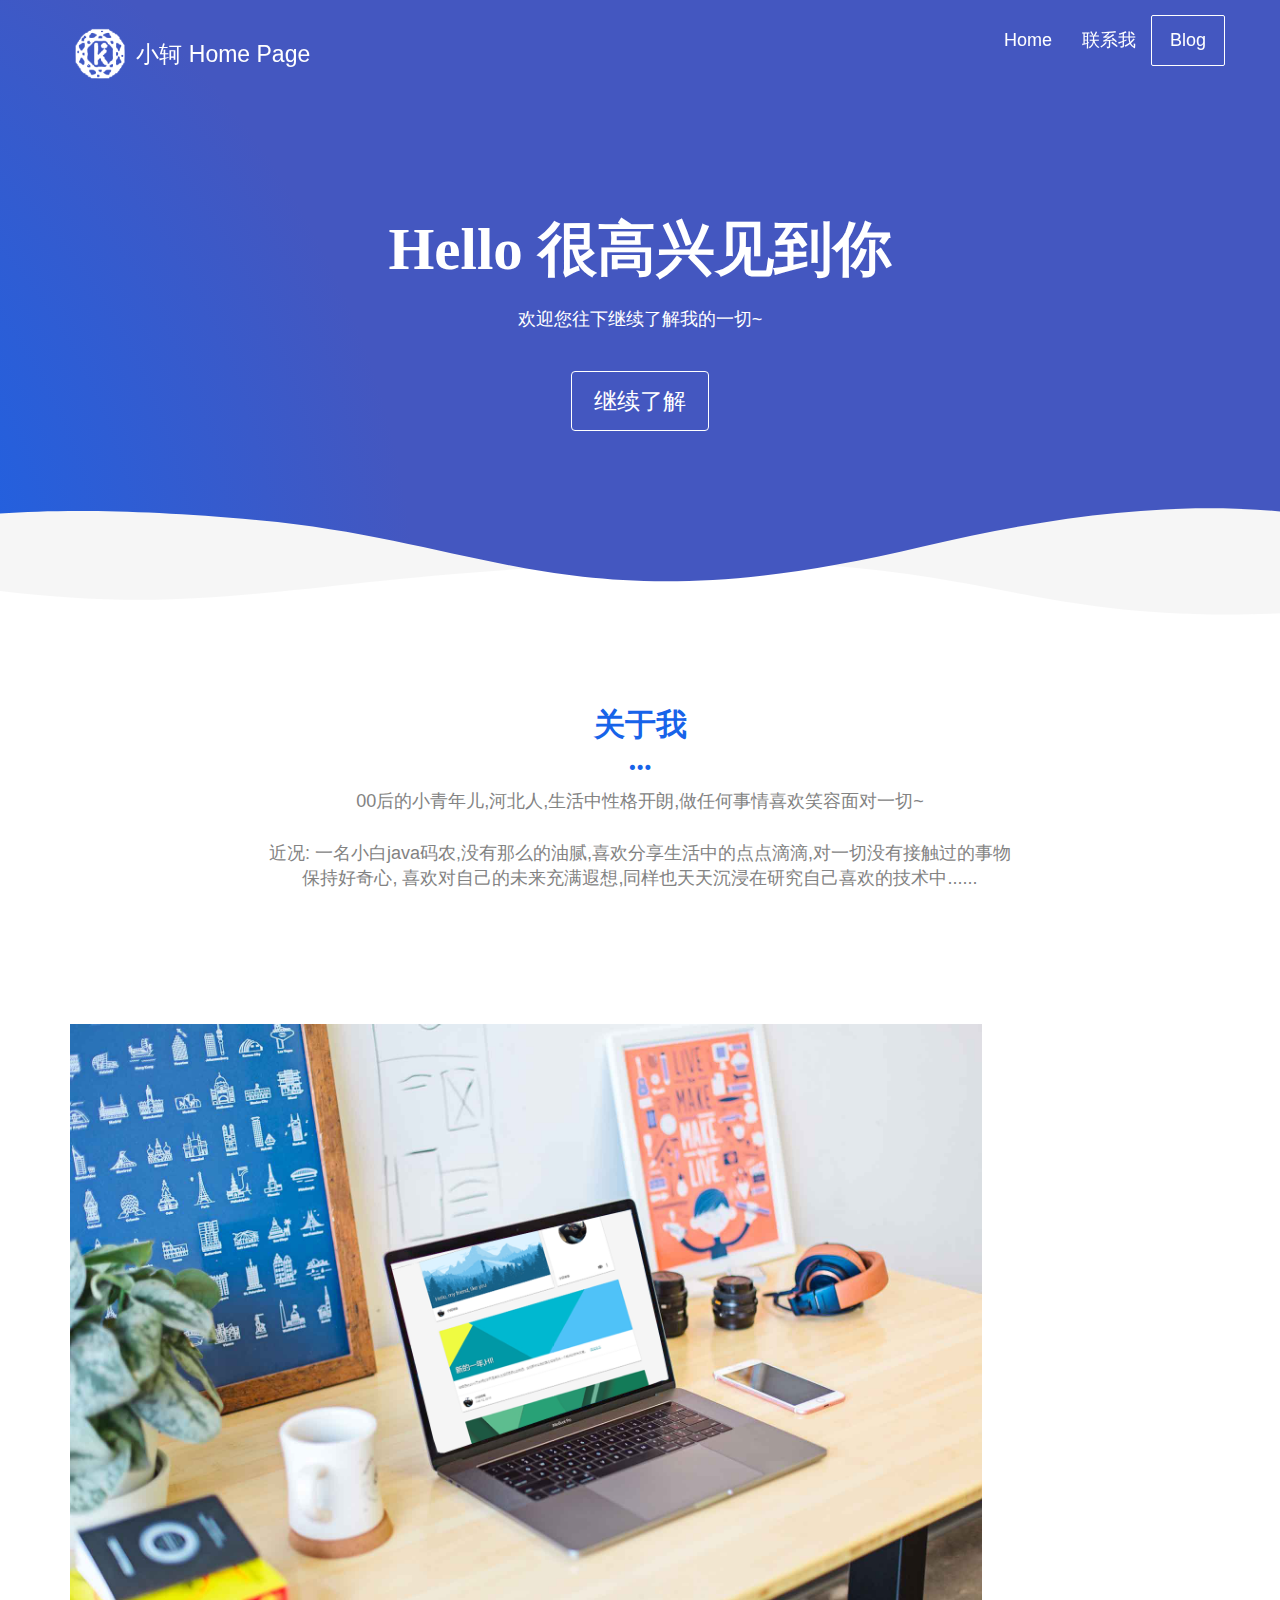
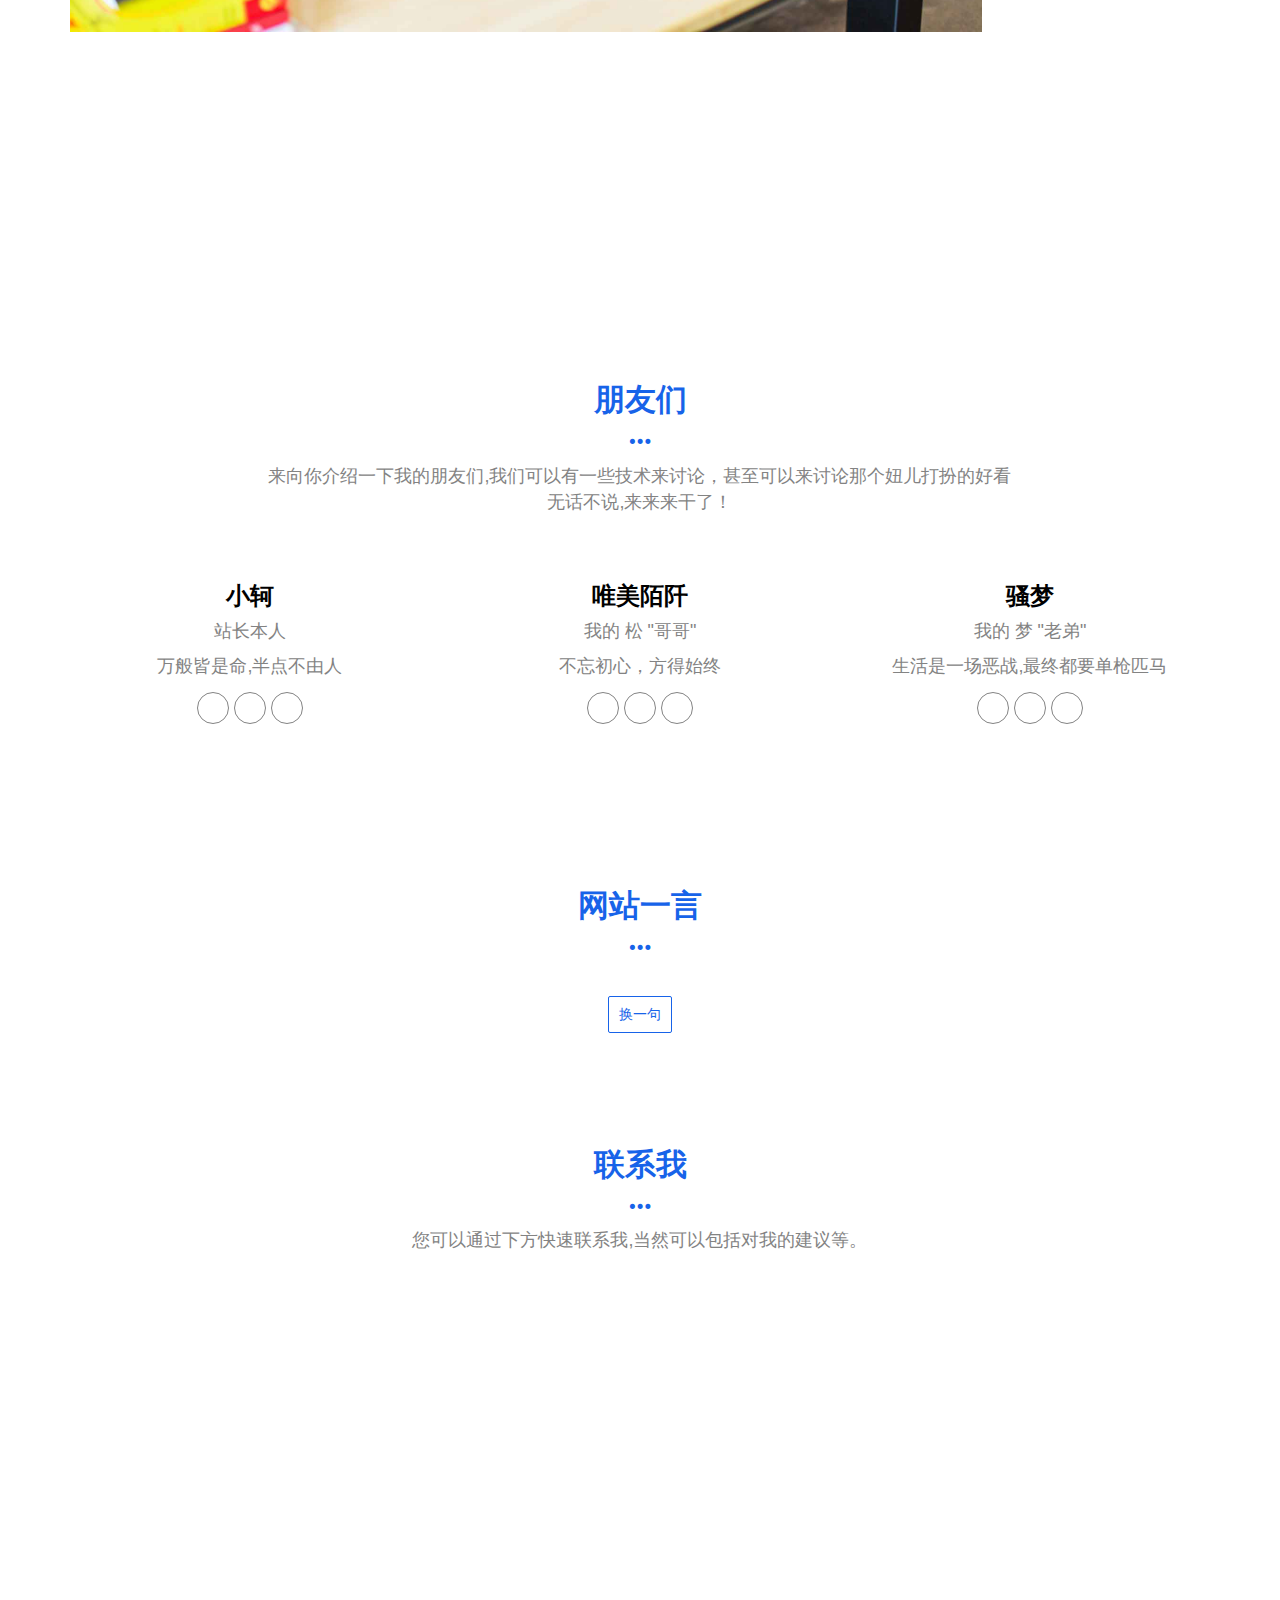
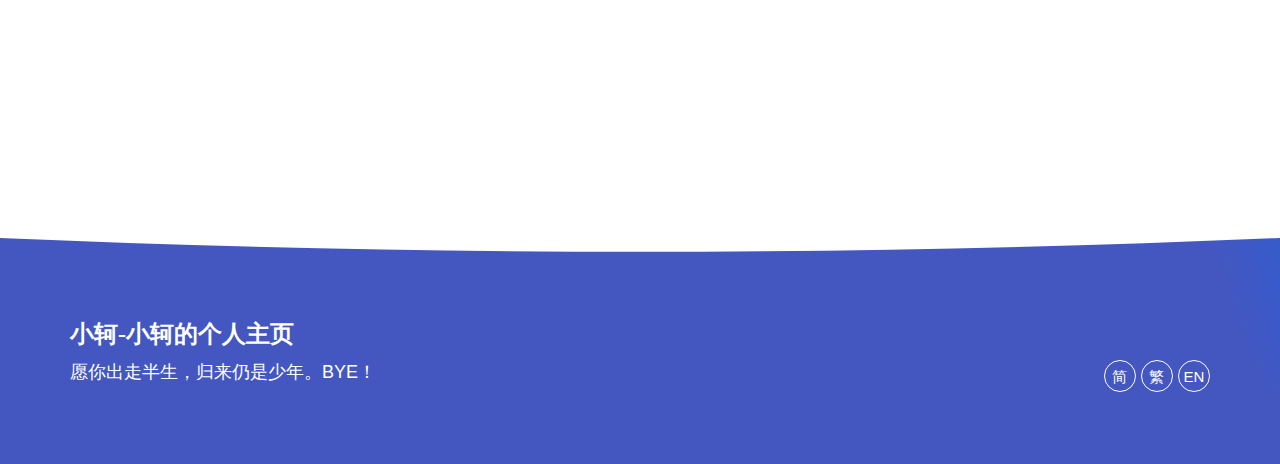
==== commit dd11d651: "'更新了网站的语言,增加繁体中英'" ====
--- a/index.html
+++ b/index.html
@@ -17,7 +17,7 @@
 
   <title>小轲-小轲的个人主页</title>
 
-  <link href="./main.550dcf66.css" rel="stylesheet"></head>
+  <link href="assets/css/style.css" rel="stylesheet"></head>
 
 <body> 
 <header>
@@ -52,7 +52,7 @@
   </nav>
 </header>
 
-<!-- Add your site or app content here -->
+<!-- index  hi  少年 -->
   <div class="hero-full-container background-image-container white-text-container">
     <div class="container">
       <div class="row">
@@ -130,12 +130,12 @@
                           </a>
                         </div>
                     </div>
-                    <!--
+                   
                     <div class="item">
-                        <img class="img-responsive" src="./assets/images/img-07.jpg" alt="First slide">
+                        <img class="img-responsive" src="./assets/images/img-04.jpg" alt="First slide">
                         <div class="carousel-caption card-shadow reveal">
 
-                          <h3>Lbortis</h3>
+                          <h3>我的引导页面</h3>
                             <a class="left carousel-control" href="#carousel-example-generic" role="button" data-slide="prev">
                               <i class="fa fa-chevron-left" aria-hidden="true"></i>
                               <span class="sr-only">Previous</span>
@@ -145,20 +145,23 @@
                               <span class="sr-only">Next</span>
                             </a>
                           <p>
-                            Pre id tellus in risus pre
-                            tium imperdiet eu lobortis dolor. Sed pellentesque, urna ac viverra lacinia, erat mauris venenatis purus, mollis egestas urna purus ac ex.
-                            Aenean nunc sem, lobortis at elit non, lobortis laoreet nibh. Maecenas at mi ipsum.
+                             这个页面是我认为很简单的页面,同时也跑到了现在。 <br>
+                             当年可能认为很简单,但现在已经感觉依然很好看,说不出来的感觉!
+                             <br><br>
+                             可以引导别人在我的上面乱跳,也是我很喜欢的一种简洁风的风格。
+
+                             <br><br>
+                             当然这个页面是我的@大表哥的,也不是我自己写的,因为我当年认识这个的
+                             时候,还不知道有一种东西叫Html。
+
                           </p>
-                          
-                          <p>
-                            Quisque tempor, ligula pharetra luctus elementum, arcu nisl suscipit ante, pharetra commodo dui est et enim. Sed eu vestibulum elit. Donec ut libero non.
-                          </p>
-                          <a href="./project.html" class="btn btn-primary" title="">
-                            Discover
+                         
+                          <a href="https://52xk.cc" class="btn btn-primary" title="">
+                            Go
                           </a>
                         </div>
                     </div>
-                -->
+               
                 </div>
                
             </div>
@@ -315,7 +318,7 @@
   });
 </script>
 
-<footer class="footer-container white-text-container" style="margin-bottom: 0px">
+<footer class="footer-container white-text-container">
   <div class="container">
     <div class="row">
 
@@ -325,7 +328,7 @@
 
         <div class="row">
           <div class="col-xs-12 col-sm-7">
-            <p>愿你出走半生，归来仍是少年。<a href="http://52xk.cc/" target="_blank" title="">BY！</a>
+            <p>愿你出走半生，归来仍是少年。<a href="http://52xk.cc/" target="_blank" title="">BYE！</a>
             </p>
           </div>
           <div class="col-xs-12 col-sm-5">
@@ -333,10 +336,10 @@
               <a href="#" class="social-round-icon white-round-icon fa-icon" title="">
                  简
               </a>
-              <a href="#" class="social-round-icon white-round-icon fa-icon" title="">
+              <a href="zh-hk/index.html" class="social-round-icon white-round-icon fa-icon" title="">
                  繁
               </a>
-              <a href="#" class="social-round-icon white-round-icon fa-icon" title="">
+              <a href="en-us/index.html" class="social-round-icon white-round-icon fa-icon" title="">
                  EN
               </a>
             </p>
@@ -354,7 +357,7 @@
   });
 </script>
 
-<script type="text/javascript" src="./main.0cf8b554.js"></script></body>
+<script type="text/javascript" src="assets/js/main.js"></script></body>
 
 <script src="https://cdn.bootcss.com/jquery/3.3.1/jquery.min.js"></script>
 <script type="text/javascript">
@@ -380,7 +383,7 @@
    	  		$("#onesaying").html(resulthtml);
    	  	},
    	  	error:function(){
-   	  		alert('网站加载出错');
+   	  		Console.log('出错了,我得告诉我的主人');
    	  	}
    	  
    })
--- a/assets/css/style.css
+++ b/assets/css/style.css
@@ -0,0 +1,9 @@
+
+ * Bootstrap v3.3.7 (http://getbootstrap.com)
+ * Copyright 2011-2016 Twitter, Inc.
+ * Licensed under MIT (https://github.com/twbs/bootstrap/blob/master/LICENSE)
+ */
+/*! normalize.css v3.0.3 | MIT License | github.com/necolas/normalize.css */html{font-family:sans-serif;-ms-text-size-adjust:100%;-webkit-text-size-adjust:100%}body{margin:0}article,aside,details,figcaption,figure,footer,header,hgroup,main,menu,nav,section,summary{display:block}audio,canvas,progress,video{display:inline-block;vertical-align:baseline}audio:not([controls]){display:none;height:0}[hidden],template{display:none}a{background-color:transparent}a:active,a:hover{outline:0}abbr[title]{border-bottom:1px dotted}b,strong{font-weight:700}dfn{font-style:italic}h1{font-size:2em;margin:.67em 0}mark{background:#ff0;color:#000}small{font-size:80%}sub,sup{font-size:75%;line-height:0;position:relative;vertical-align:baseline}sup{top:-.5em}sub{bottom:-.25em}img{border:0}svg:not(:root){overflow:hidden}figure{margin:1em 40px}hr{box-sizing:content-box;height:0}pre{overflow:auto}code,kbd,pre,samp{font-family:monospace,monospace;font-size:1em}button,input,optgroup,select,textarea{color:inherit;font:inherit;margin:0}button{overflow:visible}button,select{text-transform:none}button,html input[type=button],input[type=reset],input[type=submit]{-webkit-appearance:button;cursor:pointer}button[disabled],html input[disabled]{cursor:default}button::-moz-focus-inner,input::-moz-focus-inner{border:0;padding:0}input{line-height:normal}input[type=checkbox],input[type=radio]{box-sizing:border-box;padding:0}input[type=number]::-webkit-inner-spin-button,input[type=number]::-webkit-outer-spin-button{height:auto}input[type=search]{-webkit-appearance:textfield;box-sizing:content-box}input[type=search]::-webkit-search-cancel-button,input[type=search]::-webkit-search-decoration{-webkit-appearance:none}fieldset{border:1px solid silver;margin:0 2px;padding:.35em .625em .75em}textarea{overflow:auto}optgroup{font-weight:700}table{border-collapse:collapse;border-spacing:0}td,th{padding:0}
+
+/*! Source: https://github.com/h5bp/html5-boilerplate/blob/master/src/css/main.css */@media print{*,:after,:before{background:transparent!important;color:#000!important;box-shadow:none!important;text-shadow:none!important}a,a:visited{text-decoration:underline}a[href]:after{content:" (" attr(href) ")"}abbr[title]:after{content:" (" attr(title) ")"}a[href^="#"]:after,a[href^="javascript:"]:after{content:""}blockquote,pre{border:1px solid #999;page-break-inside:avoid}thead{display:table-header-group}img,tr{page-break-inside:avoid}img{max-width:100%!important}h2,h3,p{orphans:3;widows:3}h2,h3{page-break-after:avoid}.navbar{display:none}.btn>.caret,.dropup>.btn>.caret{border-top-color:#000!important}.label{border:1px solid #000}.table{border-collapse:collapse!important}.table td,.table th{background-color:#fff!important}.table-bordered td,.table-bordered th{border:1px solid #ddd!important}}*,:after,:before{-webkit-box-sizing:border-box;-moz-box-sizing:border-box;box-sizing:border-box}html{font-size:10px;-webkit-tap-highlight-color:transparent}body{font-family:Hind Siliguri,Helvetica,Arial,sans-serif;font-size:18px;line-height:1.42857;color:#838383;background-color:#fff}button,input,select,textarea{font-family:inherit;font-size:inherit;line-height:inherit}a{color:#1763e9;text-decoration:none}a:focus,a:hover{color:#1045a4;text-decoration:underline}a:focus{outline:5px auto -webkit-focus-ring-color;outline-offset:-2px}figure{margin:0}img{vertical-align:middle}.img-responsive{display:block;max-width:100%;height:auto}.img-rounded{border-radius:4px}.img-thumbnail{padding:4px;line-height:1.42857;background-color:#fff;border:1px solid #ddd;border-radius:2px;-webkit-transition:all .2s ease-in-out;-o-transition:all .2s ease-in-out;transition:all .2s ease-in-out;display:inline-block;max-width:100%;height:auto}.img-circle{border-radius:50%}hr{margin-top:25px;margin-bottom:25px;border:0;border-top:1px solid #eee}.sr-only{position:absolute;width:1px;height:1px;margin:-1px;padding:0;overflow:hidden;clip:rect(0,0,0,0);border:0}.sr-only-focusable:active,.sr-only-focusable:focus{position:static;width:auto;height:auto;margin:0;overflow:visible;clip:auto}[role=button]{cursor:pointer}.h1,.h2,.h3,.h4,.h5,.h6,h1,h2,h3,h4,h5,h6{font-family:Martel,Times New Roman,Times,serif;font-weight:900;line-height:1.1;color:#1763e9}.h1 .small,.h1 small,.h2 .small,.h2 small,.h3 .small,.h3 small,.h4 .small,.h4 small,.h5 .small,.h5 small,.h6 .small,.h6 small,h1 .small,h1 small,h2 .small,h2 small,h3 .small,h3 small,h4 .small,h4 small,h5 .small,h5 small,h6 .small,h6 small{font-weight:400;line-height:1;color:#777}.h1,.h2,.h3,h1,h2,h3{margin-top:25px;margin-bottom:12.5px}.h1 .small,.h1 small,.h2 .small,.h2 small,.h3 .small,.h3 small,h1 .small,h1 small,h2 .small,h2 small,h3 .small,h3 small{font-size:65%}.h4,.h5,.h6,h4,h5,h6{margin-top:12.5px;margin-bottom:12.5px}.h4 .small,.h4 small,.h5 .small,.h5 small,.h6 .small,.h6 small,h4 .small,h4 small,h5 .small,h5 small,h6 .small,h6 small{font-size:75%}.h1,h1{font-size:59px}.h2,h2{font-size:31px}.h3,h3{font-size:24px}.h4,.h5,h4,h5{font-size:18px}.h6,h6{font-size:16px}p{margin:0 0 12.5px}.lead{margin-bottom:25px;font-size:20px;font-weight:300;line-height:1.4}@media (min-width:768px){.lead{font-size:27px}}.small,small{font-size:77%}.mark,mark{background-color:#fcf8e3;padding:.2em}.text-left{text-align:left}.text-right{text-align:right}.text-center{text-align:center}.text-justify{text-align:justify}.text-nowrap{white-space:nowrap}.text-lowercase{text-transform:lowercase}.initialism,.text-uppercase{text-transform:uppercase}.text-capitalize{text-transform:capitalize}.text-muted{color:#777}.text-primary{color:#1763e9}a.text-primary:focus,a.text-primary:hover{color:#124fbb}.text-success{color:#fff}a.text-success:focus,a.text-success:hover{color:#e6e6e6}.text-info{color:#31708f}a.text-info:focus,a.text-info:hover{color:#245269}.text-warning{color:#8a6d3b}a.text-warning:focus,a.text-warning:hover{color:#66512c}.text-danger{color:#fff}a.text-danger:focus,a.text-danger:hover{color:#e6e6e6}.bg-primary{color:#fff;background-color:#1763e9}a.bg-primary:focus,a.bg-primary:hover{background-color:#124fbb}.bg-success{background-color:#08005f}a.bg-success:focus,a.bg-success:hover{background-color:#04002c}.bg-info{background-color:#d9edf7}a.bg-info:focus,a.bg-info:hover{background-color:#afd9ee}.bg-warning{background-color:#fcf8e3}a.bg-warning:focus,a.bg-warning:hover{background-color:#f7ecb5}.bg-danger{background-color:#ca044b}a.bg-danger:focus,a.bg-danger:hover{background-color:#980338}.page-header{padding-bottom:11.5px;margin:50px 0 25px;border-bottom:1px solid #eee}ol,ul{margin-top:0;margin-bottom:12.5px}ol ol,ol ul,ul ol,ul ul{margin-bottom:0}.list-inline,.list-unstyled{padding-left:0;list-style:none}.list-inline{margin-left:-5px}.list-inline>li{display:inline-block;padding-left:5px;padding-right:5px}dl{margin-top:0;margin-bottom:25px}dd,dt{line-height:1.42857}dt{font-weight:700}dd{margin-left:0}.dl-horizontal dd:after,.dl-horizontal dd:before{content:" ";display:table}.dl-horizontal dd:after{clear:both}@media (min-width:768px){.dl-horizontal dt{float:left;width:160px;clear:left;text-align:right;overflow:hidden;text-overflow:ellipsis;white-space:nowrap}.dl-horizontal dd{margin-left:180px}}abbr[data-original-title],abbr[title]{cursor:help;border-bottom:1px dotted #777}.initialism{font-size:90%}blockquote{padding:12.5px 25px;margin:0 0 25px;font-size:22.5px;border-left:5px solid #eee}blockquote ol:last-child,blockquote p:last-child,blockquote ul:last-child{margin-bottom:0}blockquote .small,blockquote footer,blockquote small{display:block;font-size:80%;line-height:1.42857;color:#777}blockquote .small:before,blockquote footer:before,blockquote small:before{content:"\2014   \A0"}.blockquote-reverse,blockquote.pull-right{padding-right:15px;padding-left:0;border-right:5px solid #eee;border-left:0;text-align:right}.blockquote-reverse .small:before,.blockquote-reverse footer:before,.blockquote-reverse small:before,blockquote.pull-right .small:before,blockquote.pull-right footer:before,blockquote.pull-right small:before{content:""}.blockquote-reverse .small:after,.blockquote-reverse footer:after,.blockquote-reverse small:after,blockquote.pull-right .small:after,blockquote.pull-right footer:after,blockquote.pull-right small:after{content:"\A0   \2014"}address{margin-bottom:25px;font-style:normal;line-height:1.42857}code,kbd,pre,samp{font-family:Menlo,Monaco,Consolas,Courier New,monospace}code{color:#c7254e;background-color:#f9f2f4}code,kbd{padding:2px 4px;font-size:90%;border-radius:2px}kbd{color:#fff;background-color:#333;box-shadow:inset 0 -1px 0 rgba(0,0,0,.25)}kbd kbd{padding:0;font-size:100%;font-weight:700;box-shadow:none}pre{display:block;padding:12px;margin:0 0 12.5px;font-size:17px;line-height:1.42857;word-break:break-all;word-wrap:break-word;color:#333;background-color:#f5f5f5;border:1px solid #ccc;border-radius:2px}pre code{padding:0;font-size:inherit;color:inherit;white-space:pre-wrap;background-color:transparent;border-radius:0}.pre-scrollable{max-height:340px;overflow-y:scroll}.container{margin-right:auto;margin-left:auto;padding-left:15px;padding-right:15px}.container:after,.container:before{content:" ";display:table}.container:after{clear:both}@media (min-width:768px){.container{width:750px}}@media (min-width:992px){.container{width:970px}}@media (min-width:1200px){.container{width:1170px}}.container-fluid{margin-right:auto;margin-left:auto;padding-left:15px;padding-right:15px}.container-fluid:after,.container-fluid:before{content:" ";display:table}.container-fluid:after{clear:both}.row{margin-left:-15px;margin-right:-15px}.row:after,.row:before{content:" ";display:table}.row:after{clear:both}.col-lg-1,.col-lg-2,.col-lg-3,.col-lg-4,.col-lg-5,.col-lg-6,.col-lg-7,.col-lg-8,.col-lg-9,.col-lg-10,.col-lg-11,.col-lg-12,.col-md-1,.col-md-2,.col-md-3,.col-md-4,.col-md-5,.col-md-6,.col-md-7,.col-md-8,.col-md-9,.col-md-10,.col-md-11,.col-md-12,.col-sm-1,.col-sm-2,.col-sm-3,.col-sm-4,.col-sm-5,.col-sm-6,.col-sm-7,.col-sm-8,.col-sm-9,.col-sm-10,.col-sm-11,.col-sm-12,.col-xs-1,.col-xs-2,.col-xs-3,.col-xs-4,.col-xs-5,.col-xs-6,.col-xs-7,.col-xs-8,.col-xs-9,.col-xs-10,.col-xs-11,.col-xs-12{position:relative;min-height:1px;padding-left:15px;padding-right:15px}.col-xs-1,.col-xs-2,.col-xs-3,.col-xs-4,.col-xs-5,.col-xs-6,.col-xs-7,.col-xs-8,.col-xs-9,.col-xs-10,.col-xs-11,.col-xs-12{float:left}.col-xs-1{width:8.33333%}.col-xs-2{width:16.66667%}.col-xs-3{width:25%}.col-xs-4{width:33.33333%}.col-xs-5{width:41.66667%}.col-xs-6{width:50%}.col-xs-7{width:58.33333%}.col-xs-8{width:66.66667%}.col-xs-9{width:75%}.col-xs-10{width:83.33333%}.col-xs-11{width:91.66667%}.col-xs-12{width:100%}.col-xs-pull-0{right:auto}.col-xs-pull-1{right:8.33333%}.col-xs-pull-2{right:16.66667%}.col-xs-pull-3{right:25%}.col-xs-pull-4{right:33.33333%}.col-xs-pull-5{right:41.66667%}.col-xs-pull-6{right:50%}.col-xs-pull-7{right:58.33333%}.col-xs-pull-8{right:66.66667%}.col-xs-pull-9{right:75%}.col-xs-pull-10{right:83.33333%}.col-xs-pull-11{right:91.66667%}.col-xs-pull-12{right:100%}.col-xs-push-0{left:auto}.col-xs-push-1{left:8.33333%}.col-xs-push-2{left:16.66667%}.col-xs-push-3{left:25%}.col-xs-push-4{left:33.33333%}.col-xs-push-5{left:41.66667%}.col-xs-push-6{left:50%}.col-xs-push-7{left:58.33333%}.col-xs-push-8{left:66.66667%}.col-xs-push-9{left:75%}.col-xs-push-10{left:83.33333%}.col-xs-push-11{left:91.66667%}.col-xs-push-12{left:100%}.col-xs-offset-0{margin-left:0}.col-xs-offset-1{margin-left:8.33333%}.col-xs-offset-2{margin-left:16.66667%}.col-xs-offset-3{margin-left:25%}.col-xs-offset-4{margin-left:33.33333%}.col-xs-offset-5{margin-left:41.66667%}.col-xs-offset-6{margin-left:50%}.col-xs-offset-7{margin-left:58.33333%}.col-xs-offset-8{margin-left:66.66667%}.col-xs-offset-9{margin-left:75%}.col-xs-offset-10{margin-left:83.33333%}.col-xs-offset-11{margin-left:91.66667%}.col-xs-offset-12{margin-left:100%}@media (min-width:768px){.col-sm-1,.col-sm-2,.col-sm-3,.col-sm-4,.col-sm-5,.col-sm-6,.col-sm-7,.col-sm-8,.col-sm-9,.col-sm-10,.col-sm-11,.col-sm-12{float:left}.col-sm-1{width:8.33333%}.col-sm-2{width:16.66667%}.col-sm-3{width:25%}.col-sm-4{width:33.33333%}.col-sm-5{width:41.66667%}.col-sm-6{width:50%}.col-sm-7{width:58.33333%}.col-sm-8{width:66.66667%}.col-sm-9{width:75%}.col-sm-10{width:83.33333%}.col-sm-11{width:91.66667%}.col-sm-12{width:100%}.col-sm-pull-0{right:auto}.col-sm-pull-1{right:8.33333%}.col-sm-pull-2{right:16.66667%}.col-sm-pull-3{right:25%}.col-sm-pull-4{right:33.33333%}.col-sm-pull-5{right:41.66667%}.col-sm-pull-6{right:50%}.col-sm-pull-7{right:58.33333%}.col-sm-pull-8{right:66.66667%}.col-sm-pull-9{right:75%}.col-sm-pull-10{right:83.33333%}.col-sm-pull-11{right:91.66667%}.col-sm-pull-12{right:100%}.col-sm-push-0{left:auto}.col-sm-push-1{left:8.33333%}.col-sm-push-2{left:16.66667%}.col-sm-push-3{left:25%}.col-sm-push-4{left:33.33333%}.col-sm-push-5{left:41.66667%}.col-sm-push-6{left:50%}.col-sm-push-7{left:58.33333%}.col-sm-push-8{left:66.66667%}.col-sm-push-9{left:75%}.col-sm-push-10{left:83.33333%}.col-sm-push-11{left:91.66667%}.col-sm-push-12{left:100%}.col-sm-offset-0{margin-left:0}.col-sm-offset-1{margin-left:8.33333%}.col-sm-offset-2{margin-left:16.66667%}.col-sm-offset-3{margin-left:25%}.col-sm-offset-4{margin-left:33.33333%}.col-sm-offset-5{margin-left:41.66667%}.col-sm-offset-6{margin-left:50%}.col-sm-offset-7{margin-left:58.33333%}.col-sm-offset-8{margin-left:66.66667%}.col-sm-offset-9{margin-left:75%}.col-sm-offset-10{margin-left:83.33333%}.col-sm-offset-11{margin-left:91.66667%}.col-sm-offset-12{margin-left:100%}}@media (min-width:992px){.col-md-1,.col-md-2,.col-md-3,.col-md-4,.col-md-5,.col-md-6,.col-md-7,.col-md-8,.col-md-9,.col-md-10,.col-md-11,.col-md-12{float:left}.col-md-1{width:8.33333%}.col-md-2{width:16.66667%}.col-md-3{width:25%}.col-md-4{width:33.33333%}.col-md-5{width:41.66667%}.col-md-6{width:50%}.col-md-7{width:58.33333%}.col-md-8{width:66.66667%}.col-md-9{width:75%}.col-md-10{width:83.33333%}.col-md-11{width:91.66667%}.col-md-12{width:100%}.col-md-pull-0{right:auto}.col-md-pull-1{right:8.33333%}.col-md-pull-2{right:16.66667%}.col-md-pull-3{right:25%}.col-md-pull-4{right:33.33333%}.col-md-pull-5{right:41.66667%}.col-md-pull-6{right:50%}.col-md-pull-7{right:58.33333%}.col-md-pull-8{right:66.66667%}.col-md-pull-9{right:75%}.col-md-pull-10{right:83.33333%}.col-md-pull-11{right:91.66667%}.col-md-pull-12{right:100%}.col-md-push-0{left:auto}.col-md-push-1{left:8.33333%}.col-md-push-2{left:16.66667%}.col-md-push-3{left:25%}.col-md-push-4{left:33.33333%}.col-md-push-5{left:41.66667%}.col-md-push-6{left:50%}.col-md-push-7{left:58.33333%}.col-md-push-8{left:66.66667%}.col-md-push-9{left:75%}.col-md-push-10{left:83.33333%}.col-md-push-11{left:91.66667%}.col-md-push-12{left:100%}.col-md-offset-0{margin-left:0}.col-md-offset-1{margin-left:8.33333%}.col-md-offset-2{margin-left:16.66667%}.col-md-offset-3{margin-left:25%}.col-md-offset-4{margin-left:33.33333%}.col-md-offset-5{margin-left:41.66667%}.col-md-offset-6{margin-left:50%}.col-md-offset-7{margin-left:58.33333%}.col-md-offset-8{margin-left:66.66667%}.col-md-offset-9{margin-left:75%}.col-md-offset-10{margin-left:83.33333%}.col-md-offset-11{margin-left:91.66667%}.col-md-offset-12{margin-left:100%}}@media (min-width:1200px){.col-lg-1,.col-lg-2,.col-lg-3,.col-lg-4,.col-lg-5,.col-lg-6,.col-lg-7,.col-lg-8,.col-lg-9,.col-lg-10,.col-lg-11,.col-lg-12{float:left}.col-lg-1{width:8.33333%}.col-lg-2{width:16.66667%}.col-lg-3{width:25%}.col-lg-4{width:33.33333%}.col-lg-5{width:41.66667%}.col-lg-6{width:50%}.col-lg-7{width:58.33333%}.col-lg-8{width:66.66667%}.col-lg-9{width:75%}.col-lg-10{width:83.33333%}.col-lg-11{width:91.66667%}.col-lg-12{width:100%}.col-lg-pull-0{right:auto}.col-lg-pull-1{right:8.33333%}.col-lg-pull-2{right:16.66667%}.col-lg-pull-3{right:25%}.col-lg-pull-4{right:33.33333%}.col-lg-pull-5{right:41.66667%}.col-lg-pull-6{right:50%}.col-lg-pull-7{right:58.33333%}.col-lg-pull-8{right:66.66667%}.col-lg-pull-9{right:75%}.col-lg-pull-10{right:83.33333%}.col-lg-pull-11{right:91.66667%}.col-lg-pull-12{right:100%}.col-lg-push-0{left:auto}.col-lg-push-1{left:8.33333%}.col-lg-push-2{left:16.66667%}.col-lg-push-3{left:25%}.col-lg-push-4{left:33.33333%}.col-lg-push-5{left:41.66667%}.col-lg-push-6{left:50%}.col-lg-push-7{left:58.33333%}.col-lg-push-8{left:66.66667%}.col-lg-push-9{left:75%}.col-lg-push-10{left:83.33333%}.col-lg-push-11{left:91.66667%}.col-lg-push-12{left:100%}.col-lg-offset-0{margin-left:0}.col-lg-offset-1{margin-left:8.33333%}.col-lg-offset-2{margin-left:16.66667%}.col-lg-offset-3{margin-left:25%}.col-lg-offset-4{margin-left:33.33333%}.col-lg-offset-5{margin-left:41.66667%}.col-lg-offset-6{margin-left:50%}.col-lg-offset-7{margin-left:58.33333%}.col-lg-offset-8{margin-left:66.66667%}.col-lg-offset-9{margin-left:75%}.col-lg-offset-10{margin-left:83.33333%}.col-lg-offset-11{margin-left:91.66667%}.col-lg-offset-12{margin-left:100%}}table{background-color:transparent}caption{padding-top:8px;padding-bottom:8px;color:#777}caption,th{text-align:left}.table{width:100%;max-width:100%;margin-bottom:25px}.table>tbody>tr>td,.table>tbody>tr>th,.table>tfoot>tr>td,.table>tfoot>tr>th,.table>thead>tr>td,.table>thead>tr>th{padding:8px;line-height:1.42857;vertical-align:top;border-top:1px solid #ddd}.table>thead>tr>th{vertical-align:bottom;border-bottom:2px solid #ddd}.table>caption+thead>tr:first-child>td,.table>caption+thead>tr:first-child>th,.table>colgroup+thead>tr:first-child>td,.table>colgroup+thead>tr:first-child>th,.table>thead:first-child>tr:first-child>td,.table>thead:first-child>tr:first-child>th{border-top:0}.table>tbody+tbody{border-top:2px solid #ddd}.table .table{background-color:#fff}.table-condensed>tbody>tr>td,.table-condensed>tbody>tr>th,.table-condensed>tfoot>tr>td,.table-condensed>tfoot>tr>th,.table-condensed>thead>tr>td,.table-condensed>thead>tr>th{padding:5px}.table-bordered,.table-bordered>tbody>tr>td,.table-bordered>tbody>tr>th,.table-bordered>tfoot>tr>td,.table-bordered>tfoot>tr>th,.table-bordered>thead>tr>td,.table-bordered>thead>tr>th{border:1px solid #ddd}.table-bordered>thead>tr>td,.table-bordered>thead>tr>th{border-bottom-width:2px}.table-striped>tbody>tr:nth-of-type(odd){background-color:#f9f9f9}.table-hover>tbody>tr:hover{background-color:#f5f5f5}table col[class*=col-]{position:static;float:none;display:table-column}table td[class*=col-],table th[class*=col-]{position:static;float:none;display:table-cell}.table>tbody>tr.active>td,.table>tbody>tr.active>th,.table>tbody>tr>td.active,.table>tbody>tr>th.active,.table>tfoot>tr.active>td,.table>tfoot>tr.active>th,.table>tfoot>tr>td.active,.table>tfoot>tr>th.active,.table>thead>tr.active>td,.table>thead>tr.active>th,.table>thead>tr>td.active,.table>thead>tr>th.active{background-color:#f5f5f5}.table-hover>tbody>tr.active:hover>td,.table-hover>tbody>tr.active:hover>th,.table-hover>tbody>tr:hover>.active,.table-hover>tbody>tr>td.active:hover,.table-hover>tbody>tr>th.active:hover{background-color:#e8e8e8}.table>tbody>tr.success>td,.table>tbody>tr.success>th,.table>tbody>tr>td.success,.table>tbody>tr>th.success,.table>tfoot>tr.success>td,.table>tfoot>tr.success>th,.table>tfoot>tr>td.success,.table>tfoot>tr>th.success,.table>thead>tr.success>td,.table>thead>tr.success>th,.table>thead>tr>td.success,.table>thead>tr>th.success{background-color:#08005f}.table-hover>tbody>tr.success:hover>td,.table-hover>tbody>tr.success:hover>th,.table-hover>tbody>tr:hover>.success,.table-hover>tbody>tr>td.success:hover,.table-hover>tbody>tr>th.success:hover{background-color:#060046}.table>tbody>tr.info>td,.table>tbody>tr.info>th,.table>tbody>tr>td.info,.table>tbody>tr>th.info,.table>tfoot>tr.info>td,.table>tfoot>tr.info>th,.table>tfoot>tr>td.info,.table>tfoot>tr>th.info,.table>thead>tr.info>td,.table>thead>tr.info>th,.table>thead>tr>td.info,.table>thead>tr>th.info{background-color:#d9edf7}.table-hover>tbody>tr.info:hover>td,.table-hover>tbody>tr.info:hover>th,.table-hover>tbody>tr:hover>.info,.table-hover>tbody>tr>td.info:hover,.table-hover>tbody>tr>th.info:hover{background-color:#c4e3f3}.table>tbody>tr.warning>td,.table>tbody>tr.warning>th,.table>tbody>tr>td.warning,.table>tbody>tr>th.warning,.table>tfoot>tr.warning>td,.table>tfoot>tr.warning>th,.table>tfoot>tr>td.warning,.table>tfoot>tr>th.warning,.table>thead>tr.warning>td,.table>thead>tr.warning>th,.table>thead>tr>td.warning,.table>thead>tr>th.warning{background-color:#fcf8e3}.table-hover>tbody>tr.warning:hover>td,.table-hover>tbody>tr.warning:hover>th,.table-hover>tbody>tr:hover>.warning,.table-hover>tbody>tr>td.warning:hover,.table-hover>tbody>tr>th.warning:hover{background-color:#faf2cc}.table>tbody>tr.danger>td,.table>tbody>tr.danger>th,.table>tbody>tr>td.danger,.table>tbody>tr>th.danger,.table>tfoot>tr.danger>td,.table>tfoot>tr.danger>th,.table>tfoot>tr>td.danger,.table>tfoot>tr>th.danger,.table>thead>tr.danger>td,.table>thead>tr.danger>th,.table>thead>tr>td.danger,.table>thead>tr>th.danger{background-color:#ca044b}.table-hover>tbody>tr.danger:hover>td,.table-hover>tbody>tr.danger:hover>th,.table-hover>tbody>tr:hover>.danger,.table-hover>tbody>tr>td.danger:hover,.table-hover>tbody>tr>th.danger:hover{background-color:#b10442}.table-responsive{overflow-x:auto;min-height:.01%}@media screen and (max-width:767px){.table-responsive{width:100%;margin-bottom:18.75px;overflow-y:hidden;-ms-overflow-style:-ms-autohiding-scrollbar;border:1px solid #ddd}.table-responsive>.table{margin-bottom:0}.table-responsive>.table>tbody>tr>td,.table-responsive>.table>tbody>tr>th,.table-responsive>.table>tfoot>tr>td,.table-responsive>.table>tfoot>tr>th,.table-responsive>.table>thead>tr>td,.table-responsive>.table>thead>tr>th{white-space:nowrap}.table-responsive>.table-bordered{border:0}.table-responsive>.table-bordered>tbody>tr>td:first-child,.table-responsive>.table-bordered>tbody>tr>th:first-child,.table-responsive>.table-bordered>tfoot>tr>td:first-child,.table-responsive>.table-bordered>tfoot>tr>th:first-child,.table-responsive>.table-bordered>thead>tr>td:first-child,.table-responsive>.table-bordered>thead>tr>th:first-child{border-left:0}.table-responsive>.table-bordered>tbody>tr>td:last-child,.table-responsive>.table-bordered>tbody>tr>th:last-child,.table-responsive>.table-bordered>tfoot>tr>td:last-child,.table-responsive>.table-bordered>tfoot>tr>th:last-child,.table-responsive>.table-bordered>thead>tr>td:last-child,.table-responsive>.table-bordered>thead>tr>th:last-child{border-right:0}.table-responsive>.table-bordered>tbody>tr:last-child>td,.table-responsive>.table-bordered>tbody>tr:last-child>th,.table-responsive>.table-bordered>tfoot>tr:last-child>td,.table-responsive>.table-bordered>tfoot>tr:last-child>th{border-bottom:0}}fieldset{margin:0;min-width:0}fieldset,legend{padding:0;border:0}legend{display:block;width:100%;margin-bottom:25px;font-size:27px;line-height:inherit;color:#333;border-bottom:1px solid #e5e5e5}label{display:inline-block;max-width:100%;margin-bottom:5px;font-weight:700}input[type=search]{-webkit-box-sizing:border-box;-moz-box-sizing:border-box;box-sizing:border-box}input[type=checkbox],input[type=radio]{margin:4px 0 0;margin-top:1px\9;line-height:normal}input[type=file]{display:block}input[type=range]{display:block;width:100%}select[multiple],select[size]{height:auto}input[type=checkbox]:focus,input[type=file]:focus,input[type=radio]:focus{outline:5px auto -webkit-focus-ring-color;outline-offset:-2px}output{padding-top:13px}.form-control,output{display:block;font-size:18px;line-height:1.42857;color:#555}.form-control{width:100%;height:51px;padding:12px 18px;background-color:#fff;background-image:none;border:1px solid #ddd;border-radius:2px;-webkit-box-shadow:inset 0 1px 1px rgba(0,0,0,.075);box-shadow:inset 0 1px 1px rgba(0,0,0,.075);-webkit-transition:border-color .15s ease-in-out,box-shadow .15s ease-in-out;-o-transition:border-color ease-in-out .15s,box-shadow ease-in-out .15s;transition:border-color .15s ease-in-out,box-shadow .15s ease-in-out}.form-control:focus{border-color:#66afe9;-webkit-box-shadow:inset 0 1px 1px rgba(0,0,0,.075),0 0 8px rgba(102,175,233,.6);box-shadow:inset 0 1px 1px rgba(0,0,0,.075),0 0 8px rgba(102,175,233,.6)}.form-control::-moz-placeholder{color:#999;opacity:1}.form-control:-ms-input-placeholder{color:#999}.form-control::-webkit-input-placeholder{color:#999}.form-control::-ms-expand{border:0;background-color:transparent}.form-control[disabled],.form-control[readonly],fieldset[disabled] .form-control{background-color:#eee;opacity:1}.form-control[disabled],fieldset[disabled] .form-control{cursor:not-allowed}textarea.form-control{height:auto}input[type=search]{-webkit-appearance:none}@media screen and (-webkit-min-device-pixel-ratio:0){input[type=date].form-control,input[type=datetime-local].form-control,input[type=month].form-control,input[type=time].form-control{line-height:51px}.input-group-sm>.input-group-btn>input[type=date].btn,.input-group-sm>.input-group-btn>input[type=datetime-local].btn,.input-group-sm>.input-group-btn>input[type=month].btn,.input-group-sm>.input-group-btn>input[type=time].btn,.input-group-sm>input[type=date].form-control,.input-group-sm>input[type=date].input-group-addon,.input-group-sm>input[type=datetime-local].form-control,.input-group-sm>input[type=datetime-local].input-group-addon,.input-group-sm>input[type=month].form-control,.input-group-sm>input[type=month].input-group-addon,.input-group-sm>input[type=time].form-control,.input-group-sm>input[type=time].input-group-addon,.input-group-sm input[type=date],.input-group-sm input[type=datetime-local],.input-group-sm input[type=month],.input-group-sm input[type=time],input[type=date].input-sm,input[type=datetime-local].input-sm,input[type=month].input-sm,input[type=time].input-sm{line-height:37px}.input-group-lg>.input-group-btn>input[type=date].btn,.input-group-lg>.input-group-btn>input[type=datetime-local].btn,.input-group-lg>.input-group-btn>input[type=month].btn,.input-group-lg>.input-group-btn>input[type=time].btn,.input-group-lg>input[type=date].form-control,.input-group-lg>input[type=date].input-group-addon,.input-group-lg>input[type=datetime-local].form-control,.input-group-lg>input[type=datetime-local].input-group-addon,.input-group-lg>input[type=month].form-control,.input-group-lg>input[type=month].input-group-addon,.input-group-lg>input[type=time].form-control,.input-group-lg>input[type=time].input-group-addon,.input-group-lg input[type=date],.input-group-lg input[type=datetime-local],.input-group-lg input[type=month],.input-group-lg input[type=time],input[type=date].input-lg,input[type=datetime-local].input-lg,input[type=month].input-lg,input[type=time].input-lg{line-height:61px}}.form-group{margin-bottom:15px}.checkbox,.radio{position:relative;display:block;margin-top:10px;margin-bottom:10px}.checkbox label,.radio label{min-height:25px;padding-left:20px;margin-bottom:0;font-weight:400;cursor:pointer}.checkbox-inline input[type=checkbox],.checkbox input[type=checkbox],.radio-inline input[type=radio],.radio input[type=radio]{position:absolute;margin-left:-20px;margin-top:4px\9}.checkbox+.checkbox,.radio+.radio{margin-top:-5px}.checkbox-inline,.radio-inline{position:relative;display:inline-block;padding-left:20px;margin-bottom:0;vertical-align:middle;font-weight:400;cursor:pointer}.checkbox-inline+.checkbox-inline,.radio-inline+.radio-inline{margin-top:0;margin-left:10px}.checkbox-inline.disabled,.checkbox.disabled label,.radio-inline.disabled,.radio.disabled label,fieldset[disabled] .checkbox-inline,fieldset[disabled] .checkbox label,fieldset[disabled] .radio-inline,fieldset[disabled] .radio label,fieldset[disabled] input[type=checkbox],fieldset[disabled] input[type=radio],input[type=checkbox].disabled,input[type=checkbox][disabled],input[type=radio].disabled,input[type=radio][disabled]{cursor:not-allowed}.form-control-static{padding-top:13px;padding-bottom:13px;margin-bottom:0;min-height:43px}.form-control-static.input-lg,.form-control-static.input-sm,.input-group-lg>.form-control-static.form-control,.input-group-lg>.form-control-static.input-group-addon,.input-group-lg>.input-group-btn>.form-control-static.btn,.input-group-sm>.form-control-static.form-control,.input-group-sm>.form-control-static.input-group-addon,.input-group-sm>.input-group-btn>.form-control-static.btn{padding-left:0;padding-right:0}.input-group-sm>.form-control,.input-group-sm>.input-group-addon,.input-group-sm>.input-group-btn>.btn,.input-sm{height:37px;padding:7px 10px;font-size:14px;line-height:1.5;border-radius:2px}.input-group-sm>.input-group-btn>select.btn,.input-group-sm>select.form-control,.input-group-sm>select.input-group-addon,select.input-sm{height:37px;line-height:37px}.input-group-sm>.input-group-btn>select[multiple].btn,.input-group-sm>.input-group-btn>textarea.btn,.input-group-sm>select[multiple].form-control,.input-group-sm>select[multiple].input-group-addon,.input-group-sm>textarea.form-control,.input-group-sm>textarea.input-group-addon,select[multiple].input-sm,textarea.input-sm{height:auto}.form-group-sm .form-control{height:37px;padding:7px 10px;font-size:14px;line-height:1.5;border-radius:2px}.form-group-sm select.form-control{height:37px;line-height:37px}.form-group-sm select[multiple].form-control,.form-group-sm textarea.form-control{height:auto}.form-group-sm .form-control-static{height:37px;min-height:39px;padding:8px 10px;font-size:14px;line-height:1.5}.input-group-lg>.form-control,.input-group-lg>.input-group-addon,.input-group-lg>.input-group-btn>.btn,.input-lg{height:61px;padding:14px 22px;font-size:23px;line-height:1.33333;border-radius:4px}.input-group-lg>.input-group-btn>select.btn,.input-group-lg>select.form-control,.input-group-lg>select.input-group-addon,select.input-lg{height:61px;line-height:61px}.input-group-lg>.input-group-btn>select[multiple].btn,.input-group-lg>.input-group-btn>textarea.btn,.input-group-lg>select[multiple].form-control,.input-group-lg>select[multiple].input-group-addon,.input-group-lg>textarea.form-control,.input-group-lg>textarea.input-group-addon,select[multiple].input-lg,textarea.input-lg{height:auto}.form-group-lg .form-control{height:61px;padding:14px 22px;font-size:23px;line-height:1.33333;border-radius:4px}.form-group-lg select.form-control{height:61px;line-height:61px}.form-group-lg select[multiple].form-control,.form-group-lg textarea.form-control{height:auto}.form-group-lg .form-control-static{height:61px;min-height:48px;padding:15px 22px;font-size:23px;line-height:1.33333}.has-feedback{position:relative}.has-feedback .form-control{padding-right:63.75px}.form-control-feedback{position:absolute;top:0;right:0;z-index:2;display:block;width:51px;height:51px;line-height:51px;text-align:center;pointer-events:none}.form-group-lg .form-control+.form-control-feedback,.input-group-lg+.form-control-feedback,.input-group-lg>.form-control+.form-control-feedback,.input-group-lg>.input-group-addon+.form-control-feedback,.input-group-lg>.input-group-btn>.btn+.form-control-feedback,.input-lg+.form-control-feedback{width:61px;height:61px;line-height:61px}.form-group-sm .form-control+.form-control-feedback,.input-group-sm+.form-control-feedback,.input-group-sm>.form-control+.form-control-feedback,.input-group-sm>.input-group-addon+.form-control-feedback,.input-group-sm>.input-group-btn>.btn+.form-control-feedback,.input-sm+.form-control-feedback{width:37px;height:37px;line-height:37px}.has-success .checkbox,.has-success .checkbox-inline,.has-success.checkbox-inline label,.has-success.checkbox label,.has-success .control-label,.has-success .help-block,.has-success .radio,.has-success .radio-inline,.has-success.radio-inline label,.has-success.radio label{color:#fff}.has-success .form-control{border-color:#fff;-webkit-box-shadow:inset 0 1px 1px rgba(0,0,0,.075);box-shadow:inset 0 1px 1px rgba(0,0,0,.075)}.has-success .form-control:focus{border-color:#e6e6e6;-webkit-box-shadow:inset 0 1px 1px rgba(0,0,0,.075),0 0 6px #fff;box-shadow:inset 0 1px 1px rgba(0,0,0,.075),0 0 6px #fff}.has-success .input-group-addon{color:#fff;border-color:#fff;background-color:#08005f}.has-success .form-control-feedback{color:#fff}.has-warning .checkbox,.has-warning .checkbox-inline,.has-warning.checkbox-inline label,.has-warning.checkbox label,.has-warning .control-label,.has-warning .help-block,.has-warning .radio,.has-warning .radio-inline,.has-warning.radio-inline label,.has-warning.radio label{color:#8a6d3b}.has-warning .form-control{border-color:#8a6d3b;-webkit-box-shadow:inset 0 1px 1px rgba(0,0,0,.075);box-shadow:inset 0 1px 1px rgba(0,0,0,.075)}.has-warning .form-control:focus{border-color:#66512c;-webkit-box-shadow:inset 0 1px 1px rgba(0,0,0,.075),0 0 6px #c0a16b;box-shadow:inset 0 1px 1px rgba(0,0,0,.075),0 0 6px #c0a16b}.has-warning .input-group-addon{color:#8a6d3b;border-color:#8a6d3b;background-color:#fcf8e3}.has-warning .form-control-feedback{color:#8a6d3b}.has-error .checkbox,.has-error .checkbox-inline,.has-error.checkbox-inline label,.has-error.checkbox label,.has-error .control-label,.has-error .help-block,.has-error .radio,.has-error .radio-inline,.has-error.radio-inline label,.has-error.radio label{color:#fff}.has-error .form-control{border-color:#fff;-webkit-box-shadow:inset 0 1px 1px rgba(0,0,0,.075);box-shadow:inset 0 1px 1px rgba(0,0,0,.075)}.has-error .form-control:focus{border-color:#e6e6e6;-webkit-box-shadow:inset 0 1px 1px rgba(0,0,0,.075),0 0 6px #fff;box-shadow:inset 0 1px 1px rgba(0,0,0,.075),0 0 6px #fff}.has-error .input-group-addon{color:#fff;border-color:#fff;background-color:#ca044b}.has-error .form-control-feedback{color:#fff}.has-feedback label~.form-control-feedback{top:30px}.has-feedback label.sr-only~.form-control-feedback{top:0}.help-block{display:block;margin-top:5px;margin-bottom:10px;color:#c3c3c3}@media (min-width:768px){.form-inline .form-group{display:inline-block;margin-bottom:0;vertical-align:middle}.form-inline .form-control{display:inline-block;width:auto;vertical-align:middle}.form-inline .form-control-static{display:inline-block}.form-inline .input-group{display:inline-table;vertical-align:middle}.form-inline .input-group .form-control,.form-inline .input-group .input-group-addon,.form-inline .input-group .input-group-btn{width:auto}.form-inline .input-group>.form-control{width:100%}.form-inline .control-label{margin-bottom:0;vertical-align:middle}.form-inline .checkbox,.form-inline .radio{display:inline-block;margin-top:0;margin-bottom:0;vertical-align:middle}.form-inline .checkbox label,.form-inline .radio label{padding-left:0}.form-inline .checkbox input[type=checkbox],.form-inline .radio input[type=radio]{position:relative;margin-left:0}.form-inline .has-feedback .form-control-feedback{top:0}}.form-horizontal .checkbox,.form-horizontal .checkbox-inline,.form-horizontal .radio,.form-horizontal .radio-inline{margin-top:0;margin-bottom:0;padding-top:13px}.form-horizontal .checkbox,.form-horizontal .radio{min-height:38px}.form-horizontal .form-group{margin-left:-15px;margin-right:-15px}.form-horizontal .form-group:after,.form-horizontal .form-group:before{content:" ";display:table}.form-horizontal .form-group:after{clear:both}@media (min-width:768px){.form-horizontal .control-label{text-align:right;margin-bottom:0;padding-top:13px}}.form-horizontal .has-feedback .form-control-feedback{right:15px}@media (min-width:768px){.form-horizontal .form-group-lg .control-label{padding-top:15px;font-size:23px}}@media (min-width:768px){.form-horizontal .form-group-sm .control-label{padding-top:8px;font-size:14px}}.btn{display:inline-block;margin-bottom:0;font-weight:400;text-align:center;vertical-align:middle;touch-action:manipulation;cursor:pointer;background-image:none;border:1px solid transparent;white-space:nowrap;padding:12px 18px;font-size:18px;line-height:1.42857;border-radius:2px;-webkit-user-select:none;-moz-user-select:none;-ms-user-select:none;user-select:none}.btn.active.focus,.btn.active:focus,.btn.focus,.btn:active.focus,.btn:active:focus,.btn:focus{outline:5px auto -webkit-focus-ring-color;outline-offset:-2px}.btn.focus,.btn:focus,.btn:hover{color:#fff;text-decoration:none}.btn.active,.btn:active{outline:0;background-image:none;-webkit-box-shadow:inset 0 3px 5px rgba(0,0,0,.125);box-shadow:inset 0 3px 5px rgba(0,0,0,.125)}.btn.disabled,.btn[disabled],fieldset[disabled] .btn{cursor:not-allowed;opacity:.65;filter:alpha(opacity=65);-webkit-box-shadow:none;box-shadow:none}a.btn.disabled,fieldset[disabled] a.btn{pointer-events:none}.btn-default{color:#fff;background-color:transparent;border-color:#fff}.btn-default.focus,.btn-default:focus{color:#fff;background-color:transparent;border-color:#bfbfbf}.btn-default.active,.btn-default:active,.btn-default:hover,.open>.btn-default.dropdown-toggle{color:#fff;background-color:transparent;border-color:#e0e0e0}.btn-default.active.focus,.btn-default.active:focus,.btn-default.active:hover,.btn-default:active.focus,.btn-default:active:focus,.btn-default:active:hover,.open>.btn-default.dropdown-toggle.focus,.open>.btn-default.dropdown-toggle:focus,.open>.btn-default.dropdown-toggle:hover{color:#fff;background-color:transparent;border-color:#bfbfbf}.btn-default.active,.btn-default:active,.open>.btn-default.dropdown-toggle{background-image:none}.btn-default.disabled.focus,.btn-default.disabled:focus,.btn-default.disabled:hover,.btn-default[disabled].focus,.btn-default[disabled]:focus,.btn-default[disabled]:hover,fieldset[disabled] .btn-default.focus,fieldset[disabled] .btn-default:focus,fieldset[disabled] .btn-default:hover{background-color:transparent;border-color:#fff}.btn-default .badge{color:transparent;background-color:#fff}.btn-primary{color:#1763e9;background-color:transparent;border-color:#1763e9}.btn-primary.focus,.btn-primary:focus{color:#1763e9;background-color:transparent;border-color:#0b3275}.btn-primary.active,.btn-primary:active,.btn-primary:hover,.open>.btn-primary.dropdown-toggle{color:#1763e9;background-color:transparent;border-color:#114bb2}.btn-primary.active.focus,.btn-primary.active:focus,.btn-primary.active:hover,.btn-primary:active.focus,.btn-primary:active:focus,.btn-primary:active:hover,.open>.btn-primary.dropdown-toggle.focus,.open>.btn-primary.dropdown-toggle:focus,.open>.btn-primary.dropdown-toggle:hover{color:#1763e9;background-color:transparent;border-color:#0b3275}.btn-primary.active,.btn-primary:active,.open>.btn-primary.dropdown-toggle{background-image:none}.btn-primary.disabled.focus,.btn-primary.disabled:focus,.btn-primary.disabled:hover,.btn-primary[disabled].focus,.btn-primary[disabled]:focus,.btn-primary[disabled]:hover,fieldset[disabled] .btn-primary.focus,fieldset[disabled] .btn-primary:focus,fieldset[disabled] .btn-primary:hover{background-color:transparent;border-color:#1763e9}.btn-primary .badge{color:transparent;background-color:#1763e9}.btn-success{color:#5cb85c;background-color:transparent;border-color:#5cb85c}.btn-success.focus,.btn-success:focus{color:#5cb85c;background-color:transparent;border-color:#2d672d}.btn-success.active,.btn-success:active,.btn-success:hover,.open>.btn-success.dropdown-toggle{color:#5cb85c;background-color:transparent;border-color:#419641}.btn-success.active.focus,.btn-success.active:focus,.btn-success.active:hover,.btn-success:active.focus,.btn-success:active:focus,.btn-success:active:hover,.open>.btn-success.dropdown-toggle.focus,.open>.btn-success.dropdown-toggle:focus,.open>.btn-success.dropdown-toggle:hover{color:#5cb85c;background-color:transparent;border-color:#2d672d}.btn-success.active,.btn-success:active,.open>.btn-success.dropdown-toggle{background-image:none}.btn-success.disabled.focus,.btn-success.disabled:focus,.btn-success.disabled:hover,.btn-success[disabled].focus,.btn-success[disabled]:focus,.btn-success[disabled]:hover,fieldset[disabled] .btn-success.focus,fieldset[disabled] .btn-success:focus,fieldset[disabled] .btn-success:hover{background-color:transparent;border-color:#5cb85c}.btn-success .badge{color:transparent;background-color:#5cb85c}.btn-info{border-color:#08005f}.btn-info,.btn-info.focus,.btn-info:focus{color:#08005f;background-color:transparent}.btn-info.focus,.btn-info:focus{border-color:#000}.btn-info.active,.btn-info:active,.btn-info:hover,.open>.btn-info.dropdown-toggle{color:#08005f;background-color:transparent;border-color:#030022}.btn-info.active.focus,.btn-info.active:focus,.btn-info.active:hover,.btn-info:active.focus,.btn-info:active:focus,.btn-info:active:hover,.open>.btn-info.dropdown-toggle.focus,.open>.btn-info.dropdown-toggle:focus,.open>.btn-info.dropdown-toggle:hover{color:#08005f;background-color:transparent;border-color:#000}.btn-info.active,.btn-info:active,.open>.btn-info.dropdown-toggle{background-image:none}.btn-info.disabled.focus,.btn-info.disabled:focus,.btn-info.disabled:hover,.btn-info[disabled].focus,.btn-info[disabled]:focus,.btn-info[disabled]:hover,fieldset[disabled] .btn-info.focus,fieldset[disabled] .btn-info:focus,fieldset[disabled] .btn-info:hover{background-color:transparent;border-color:#08005f}.btn-info .badge{color:transparent;background-color:#08005f}.btn-warning{color:#f0ad4e;background-color:transparent;border-color:#f0ad4e}.btn-warning.focus,.btn-warning:focus{color:#f0ad4e;background-color:transparent;border-color:#b06d0f}.btn-warning.active,.btn-warning:active,.btn-warning:hover,.open>.btn-warning.dropdown-toggle{color:#f0ad4e;background-color:transparent;border-color:#eb9316}.btn-warning.active.focus,.btn-warning.active:focus,.btn-warning.active:hover,.btn-warning:active.focus,.btn-warning:active:focus,.btn-warning:active:hover,.open>.btn-warning.dropdown-toggle.focus,.open>.btn-warning.dropdown-toggle:focus,.open>.btn-warning.dropdown-toggle:hover{color:#f0ad4e;background-color:transparent;border-color:#b06d0f}.btn-warning.active,.btn-warning:active,.open>.btn-warning.dropdown-toggle{background-image:none}.btn-warning.disabled.focus,.btn-warning.disabled:focus,.btn-warning.disabled:hover,.btn-warning[disabled].focus,.btn-warning[disabled]:focus,.btn-warning[disabled]:hover,fieldset[disabled] .btn-warning.focus,fieldset[disabled] .btn-warning:focus,fieldset[disabled] .btn-warning:hover{background-color:transparent;border-color:#f0ad4e}.btn-warning .badge{color:transparent;background-color:#f0ad4e}.btn-danger{color:#d9534f;background-color:transparent;border-color:#d9534f}.btn-danger.focus,.btn-danger:focus{color:#d9534f;background-color:transparent;border-color:#8b211e}.btn-danger.active,.btn-danger:active,.btn-danger:hover,.open>.btn-danger.dropdown-toggle{color:#d9534f;background-color:transparent;border-color:#c12e2a}.btn-danger.active.focus,.btn-danger.active:focus,.btn-danger.active:hover,.btn-danger:active.focus,.btn-danger:active:focus,.btn-danger:active:hover,.open>.btn-danger.dropdown-toggle.focus,.open>.btn-danger.dropdown-toggle:focus,.open>.btn-danger.dropdown-toggle:hover{color:#d9534f;background-color:transparent;border-color:#8b211e}.btn-danger.active,.btn-danger:active,.open>.btn-danger.dropdown-toggle{background-image:none}.btn-danger.disabled.focus,.btn-danger.disabled:focus,.btn-danger.disabled:hover,.btn-danger[disabled].focus,.btn-danger[disabled]:focus,.btn-danger[disabled]:hover,fieldset[disabled] .btn-danger.focus,fieldset[disabled] .btn-danger:focus,fieldset[disabled] .btn-danger:hover{background-color:transparent;border-color:#d9534f}.btn-danger .badge{color:transparent;background-color:#d9534f}.btn-link{color:#1763e9;font-weight:400;border-radius:0}.btn-link,.btn-link.active,.btn-link:active,.btn-link[disabled],fieldset[disabled] .btn-link{background-color:transparent;-webkit-box-shadow:none;box-shadow:none}.btn-link,.btn-link:active,.btn-link:focus,.btn-link:hover{border-color:transparent}.btn-link:focus,.btn-link:hover{color:#1045a4;text-decoration:underline;background-color:transparent}.btn-link[disabled]:focus,.btn-link[disabled]:hover,fieldset[disabled] .btn-link:focus,fieldset[disabled] .btn-link:hover{color:#777;text-decoration:none}.btn-group-lg>.btn,.btn-lg{padding:14px 22px;font-size:23px;line-height:1.33333;border-radius:4px}.btn-group-sm>.btn,.btn-sm{padding:7px 10px;font-size:14px;line-height:1.5;border-radius:2px}.btn-group-xs>.btn,.btn-xs{padding:1px 5px;font-size:14px;line-height:1.5;border-radius:2px}.btn-block{display:block;width:100%}.btn-block+.btn-block{margin-top:5px}input[type=button].btn-block,input[type=reset].btn-block,input[type=submit].btn-block{width:100%}.fade{opacity:0;-webkit-transition:opacity .15s linear;-o-transition:opacity .15s linear;transition:opacity .15s linear}.fade.in{opacity:1}.collapse{display:none}.collapse.in{display:block}tr.collapse.in{display:table-row}tbody.collapse.in{display:table-row-group}.collapsing{position:relative;height:0;overflow:hidden;-webkit-transition-property:height,visibility;transition-property:height,visibility;-webkit-transition-duration:.35s;transition-duration:.35s;-webkit-transition-timing-function:ease;transition-timing-function:ease}.caret{display:inline-block;width:0;height:0;margin-left:2px;vertical-align:middle;border-top:4px dashed;border-top:4px solid\9;border-right:4px solid transparent;border-left:4px solid transparent}.dropdown,.dropup{position:relative}.dropdown-toggle:focus{outline:0}.dropdown-menu{position:absolute;top:100%;left:0;z-index:1000;display:none;float:left;min-width:160px;padding:5px 0;margin:2px 0 0;list-style:none;font-size:18px;text-align:left;background-color:#fff;border:1px solid #ccc;border:1px solid rgba(0,0,0,.15);border-radius:2px;-webkit-box-shadow:0 6px 12px rgba(0,0,0,.175);box-shadow:0 6px 12px rgba(0,0,0,.175);background-clip:padding-box}.dropdown-menu.pull-right{right:0;left:auto}.dropdown-menu .divider{height:1px;margin:11.5px 0;overflow:hidden;background-color:#e5e5e5}.dropdown-menu>li>a{display:block;padding:3px 20px;clear:both;font-weight:400;line-height:1.42857;color:#333;white-space:nowrap}.dropdown-menu>li>a:focus,.dropdown-menu>li>a:hover{text-decoration:none;color:#262626;background-color:#f5f5f5}.dropdown-menu>.active>a,.dropdown-menu>.active>a:focus,.dropdown-menu>.active>a:hover{color:#fff;text-decoration:none;outline:0;background-color:#1763e9}.dropdown-menu>.disabled>a,.dropdown-menu>.disabled>a:focus,.dropdown-menu>.disabled>a:hover{color:#777}.dropdown-menu>.disabled>a:focus,.dropdown-menu>.disabled>a:hover{text-decoration:none;background-color:transparent;background-image:none;filter:progid:DXImageTransform.Microsoft.gradient(enabled = false);cursor:not-allowed}.open>.dropdown-menu{display:block}.open>a{outline:0}.dropdown-menu-right{left:auto;right:0}.dropdown-menu-left{left:0;right:auto}.dropdown-header{display:block;padding:3px 20px;font-size:14px;line-height:1.42857;color:#777;white-space:nowrap}.dropdown-backdrop{position:fixed;left:0;right:0;bottom:0;top:0;z-index:990}.pull-right>.dropdown-menu{right:0;left:auto}.dropup .caret,.navbar-fixed-bottom .dropdown .caret{border-top:0;border-bottom:4px dashed;border-bottom:4px solid\9;content:""}.dropup .dropdown-menu,.navbar-fixed-bottom .dropdown .dropdown-menu{top:auto;bottom:100%;margin-bottom:2px}@media (min-width:768px){.navbar-right .dropdown-menu{right:0;left:auto}.navbar-right .dropdown-menu-left{left:0;right:auto}}.btn-group,.btn-group-vertical{position:relative;display:inline-block;vertical-align:middle}.btn-group-vertical>.btn,.btn-group>.btn{position:relative;float:left}.btn-group-vertical>.btn.active,.btn-group-vertical>.btn:active,.btn-group-vertical>.btn:focus,.btn-group-vertical>.btn:hover,.btn-group>.btn.active,.btn-group>.btn:active,.btn-group>.btn:focus,.btn-group>.btn:hover{z-index:2}.btn-group .btn+.btn,.btn-group .btn+.btn-group,.btn-group .btn-group+.btn,.btn-group .btn-group+.btn-group{margin-left:-1px}.btn-toolbar{margin-left:-5px}.btn-toolbar:after,.btn-toolbar:before{content:" ";display:table}.btn-toolbar:after{clear:both}.btn-toolbar .btn,.btn-toolbar .btn-group,.btn-toolbar .input-group{float:left}.btn-toolbar>.btn,.btn-toolbar>.btn-group,.btn-toolbar>.input-group{margin-left:5px}.btn-group>.btn:not(:first-child):not(:last-child):not(.dropdown-toggle){border-radius:0}.btn-group>.btn:first-child{margin-left:0}.btn-group>.btn:first-child:not(:last-child):not(.dropdown-toggle){border-bottom-right-radius:0;border-top-right-radius:0}.btn-group>.btn:last-child:not(:first-child),.btn-group>.dropdown-toggle:not(:first-child){border-bottom-left-radius:0;border-top-left-radius:0}.btn-group>.btn-group{float:left}.btn-group>.btn-group:not(:first-child):not(:last-child)>.btn{border-radius:0}.btn-group>.btn-group:first-child:not(:last-child)>.btn:last-child,.btn-group>.btn-group:first-child:not(:last-child)>.dropdown-toggle{border-bottom-right-radius:0;border-top-right-radius:0}.btn-group>.btn-group:last-child:not(:first-child)>.btn:first-child{border-bottom-left-radius:0;border-top-left-radius:0}.btn-group .dropdown-toggle:active,.btn-group.open .dropdown-toggle{outline:0}.btn-group>.btn+.dropdown-toggle{padding-left:8px;padding-right:8px}.btn-group-lg.btn-group>.btn+.dropdown-toggle,.btn-group>.btn-lg+.dropdown-toggle{padding-left:12px;padding-right:12px}.btn-group.open .dropdown-toggle{-webkit-box-shadow:inset 0 3px 5px rgba(0,0,0,.125);box-shadow:inset 0 3px 5px rgba(0,0,0,.125)}.btn-group.open .dropdown-toggle.btn-link{-webkit-box-shadow:none;box-shadow:none}.btn .caret{margin-left:0}.btn-group-lg>.btn .caret,.btn-lg .caret{border-width:5px 5px 0;border-bottom-width:0}.dropup .btn-group-lg>.btn .caret,.dropup .btn-lg .caret{border-width:0 5px 5px}.btn-group-vertical>.btn,.btn-group-vertical>.btn-group,.btn-group-vertical>.btn-group>.btn{display:block;float:none;width:100%;max-width:100%}.btn-group-vertical>.btn-group:after,.btn-group-vertical>.btn-group:before{content:" ";display:table}.btn-group-vertical>.btn-group:after{clear:both}.btn-group-vertical>.btn-group>.btn{float:none}.btn-group-vertical>.btn+.btn,.btn-group-vertical>.btn+.btn-group,.btn-group-vertical>.btn-group+.btn,.btn-group-vertical>.btn-group+.btn-group{margin-top:-1px;margin-left:0}.btn-group-vertical>.btn:not(:first-child):not(:last-child){border-radius:0}.btn-group-vertical>.btn:first-child:not(:last-child){border-top-right-radius:2px;border-top-left-radius:2px;border-bottom-right-radius:0;border-bottom-left-radius:0}.btn-group-vertical>.btn:last-child:not(:first-child){border-top-right-radius:0;border-top-left-radius:0;border-bottom-right-radius:2px;border-bottom-left-radius:2px}.btn-group-vertical>.btn-group:not(:first-child):not(:last-child)>.btn{border-radius:0}.btn-group-vertical>.btn-group:first-child:not(:last-child)>.btn:last-child,.btn-group-vertical>.btn-group:first-child:not(:last-child)>.dropdown-toggle{border-bottom-right-radius:0;border-bottom-left-radius:0}.btn-group-vertical>.btn-group:last-child:not(:first-child)>.btn:first-child{border-top-right-radius:0;border-top-left-radius:0}.btn-group-justified{display:table;width:100%;table-layout:fixed;border-collapse:separate}.btn-group-justified>.btn,.btn-group-justified>.btn-group{float:none;display:table-cell;width:1%}.btn-group-justified>.btn-group .btn{width:100%}.btn-group-justified>.btn-group .dropdown-menu{left:auto}[data-toggle=buttons]>.btn-group>.btn input[type=checkbox],[data-toggle=buttons]>.btn-group>.btn input[type=radio],[data-toggle=buttons]>.btn input[type=checkbox],[data-toggle=buttons]>.btn input[type=radio]{position:absolute;clip:rect(0,0,0,0);pointer-events:none}.input-group{position:relative;display:table;border-collapse:separate}.input-group[class*=col-]{float:none;padding-left:0;padding-right:0}.input-group .form-control{position:relative;z-index:2;float:left;width:100%;margin-bottom:0}.input-group .form-control:focus{z-index:3}.input-group-addon,.input-group-btn,.input-group .form-control{display:table-cell}.input-group-addon:not(:first-child):not(:last-child),.input-group-btn:not(:first-child):not(:last-child),.input-group .form-control:not(:first-child):not(:last-child){border-radius:0}.input-group-addon,.input-group-btn{width:1%;white-space:nowrap;vertical-align:middle}.input-group-addon{padding:12px 18px;font-size:18px;font-weight:400;line-height:1;color:#555;text-align:center;background-color:#eee;border:1px solid #ddd;border-radius:2px}.input-group-addon.input-sm,.input-group-sm>.input-group-addon,.input-group-sm>.input-group-btn>.input-group-addon.btn{padding:7px 10px;font-size:14px;border-radius:2px}.input-group-addon.input-lg,.input-group-lg>.input-group-addon,.input-group-lg>.input-group-btn>.input-group-addon.btn{padding:14px 22px;font-size:23px;border-radius:4px}.input-group-addon input[type=checkbox],.input-group-addon input[type=radio]{margin-top:0}.input-group-addon:first-child,.input-group-btn:first-child>.btn,.input-group-btn:first-child>.btn-group>.btn,.input-group-btn:first-child>.dropdown-toggle,.input-group-btn:last-child>.btn-group:not(:last-child)>.btn,.input-group-btn:last-child>.btn:not(:last-child):not(.dropdown-toggle),.input-group .form-control:first-child{border-bottom-right-radius:0;border-top-right-radius:0}.input-group-addon:first-child{border-right:0}.input-group-addon:last-child,.input-group-btn:first-child>.btn-group:not(:first-child)>.btn,.input-group-btn:first-child>.btn:not(:first-child),.input-group-btn:last-child>.btn,.input-group-btn:last-child>.btn-group>.btn,.input-group-btn:last-child>.dropdown-toggle,.input-group .form-control:last-child{border-bottom-left-radius:0;border-top-left-radius:0}.input-group-addon:last-child{border-left:0}.input-group-btn{font-size:0;white-space:nowrap}.input-group-btn,.input-group-btn>.btn{position:relative}.input-group-btn>.btn+.btn{margin-left:-1px}.input-group-btn>.btn:active,.input-group-btn>.btn:focus,.input-group-btn>.btn:hover{z-index:2}.input-group-btn:first-child>.btn,.input-group-btn:first-child>.btn-group{margin-right:-1px}.input-group-btn:last-child>.btn,.input-group-btn:last-child>.btn-group{z-index:2;margin-left:-1px}.nav{margin-bottom:0;padding-left:0;list-style:none}.nav:after,.nav:before{content:" ";display:table}.nav:after{clear:both}.nav>li,.nav>li>a{position:relative;display:block}.nav>li>a{padding:10px 15px}.nav>li>a:focus,.nav>li>a:hover{text-decoration:none;background-color:#eee}.nav>li.disabled>a{color:#777}.nav>li.disabled>a:focus,.nav>li.disabled>a:hover{color:#777;text-decoration:none;background-color:transparent;cursor:not-allowed}.nav .open>a,.nav .open>a:focus,.nav .open>a:hover{background-color:#eee;border-color:#1763e9}.nav .nav-divider{height:1px;margin:11.5px 0;overflow:hidden;background-color:#e5e5e5}.nav>li>a>img{max-width:none}.nav-tabs{border-bottom:1px solid #ddd}.nav-tabs>li{float:left;margin-bottom:-1px}.nav-tabs>li>a{margin-right:2px;line-height:1.42857;border:1px solid transparent;border-radius:2px 2px 0 0}.nav-tabs>li>a:hover{border-color:#eee #eee #ddd}.nav-tabs>li.active>a,.nav-tabs>li.active>a:focus,.nav-tabs>li.active>a:hover{color:#555;background-color:#fff;border:1px solid #ddd;border-bottom-color:transparent;cursor:default}.nav-pills>li{float:left}.nav-pills>li>a{border-radius:2px}.nav-pills>li+li{margin-left:2px}.nav-pills>li.active>a,.nav-pills>li.active>a:focus,.nav-pills>li.active>a:hover{color:#fff;background-color:#1763e9}.nav-stacked>li{float:none}.nav-stacked>li+li{margin-top:2px;margin-left:0}.nav-justified,.nav-tabs.nav-justified{width:100%}.nav-justified>li,.nav-tabs.nav-justified>li{float:none}.nav-justified>li>a,.nav-tabs.nav-justified>li>a{text-align:center;margin-bottom:5px}.nav-justified>.dropdown .dropdown-menu{top:auto;left:auto}@media (min-width:768px){.nav-justified>li,.nav-tabs.nav-justified>li{display:table-cell;width:1%}.nav-justified>li>a,.nav-tabs.nav-justified>li>a{margin-bottom:0}}.nav-tabs-justified,.nav-tabs.nav-justified{border-bottom:0}.nav-tabs-justified>li>a,.nav-tabs.nav-justified>li>a{margin-right:0;border-radius:2px}.nav-tabs-justified>.active>a,.nav-tabs-justified>.active>a:focus,.nav-tabs-justified>.active>a:hover,.nav-tabs.nav-justified>.active>a,.nav-tabs.nav-justified>.active>a:focus,.nav-tabs.nav-justified>.active>a:hover{border:1px solid #ddd}@media (min-width:768px){.nav-tabs-justified>li>a,.nav-tabs.nav-justified>li>a{border-bottom:1px solid #ddd;border-radius:2px 2px 0 0}.nav-tabs-justified>.active>a,.nav-tabs-justified>.active>a:focus,.nav-tabs-justified>.active>a:hover,.nav-tabs.nav-justified>.active>a,.nav-tabs.nav-justified>.active>a:focus,.nav-tabs.nav-justified>.active>a:hover{border-bottom-color:#fff}}.tab-content>.tab-pane{display:none}.tab-content>.active{display:block}.nav-tabs .dropdown-menu{margin-top:-1px;border-top-right-radius:0;border-top-left-radius:0}.navbar{position:relative;min-height:80px;margin-bottom:25px;border:1px solid transparent}.navbar:after,.navbar:before{content:" ";display:table}.navbar:after{clear:both}@media (min-width:768px){.navbar{border-radius:2px}}.navbar-header:after,.navbar-header:before{content:" ";display:table}.navbar-header:after{clear:both}@media (min-width:768px){.navbar-header{float:left}}.navbar-collapse{overflow-x:visible;padding-right:15px;padding-left:15px;border-top:1px solid transparent;box-shadow:inset 0 1px 0 hsla(0,0%,100%,.1);-webkit-overflow-scrolling:touch}.navbar-collapse:after,.navbar-collapse:before{content:" ";display:table}.navbar-collapse:after{clear:both}.navbar-collapse.in{overflow-y:auto}@media (min-width:768px){.navbar-collapse{width:auto;border-top:0;box-shadow:none}.navbar-collapse.collapse{display:block!important;height:auto!important;padding-bottom:0;overflow:visible!important}.navbar-collapse.in{overflow-y:visible}.navbar-fixed-bottom .navbar-collapse,.navbar-fixed-top .navbar-collapse,.navbar-static-top .navbar-collapse{padding-left:0;padding-right:0}}.navbar-fixed-bottom .navbar-collapse,.navbar-fixed-top .navbar-collapse{max-height:340px}@media (max-device-width:480px) and (orientation:landscape){.navbar-fixed-bottom .navbar-collapse,.navbar-fixed-top .navbar-collapse{max-height:200px}}.container-fluid>.navbar-collapse,.container-fluid>.navbar-header,.container>.navbar-collapse,.container>.navbar-header{margin-right:-15px;margin-left:-15px}@media (min-width:768px){.container-fluid>.navbar-collapse,.container-fluid>.navbar-header,.container>.navbar-collapse,.container>.navbar-header{margin-right:0;margin-left:0}}.navbar-static-top{z-index:1000;border-width:0 0 1px}@media (min-width:768px){.navbar-static-top{border-radius:0}}.navbar-fixed-bottom,.navbar-fixed-top{position:fixed;right:0;left:0;z-index:1030}@media (min-width:768px){.navbar-fixed-bottom,.navbar-fixed-top{border-radius:0}}.navbar-fixed-top{top:0;border-width:0 0 1px}.navbar-fixed-bottom{bottom:0;margin-bottom:0;border-width:1px 0 0}.navbar-brand{float:left;padding:27.5px 15px;font-size:23px;line-height:25px;height:80px}.navbar-brand:focus,.navbar-brand:hover{text-decoration:none}.navbar-brand>img{display:block}@media (min-width:768px){.navbar>.container-fluid .navbar-brand,.navbar>.container .navbar-brand{margin-left:-15px}}.navbar-toggle{position:relative;float:right;margin-right:15px;padding:9px 10px;margin-top:23px;margin-bottom:23px;background-color:transparent;background-image:none;border:1px solid transparent;border-radius:2px}.navbar-toggle:focus{outline:0}.navbar-toggle .icon-bar{display:block;width:22px;height:2px;border-radius:1px}.navbar-toggle .icon-bar+.icon-bar{margin-top:4px}@media (min-width:768px){.navbar-toggle{display:none}}.navbar-nav{margin:13.75px -15px}.navbar-nav>li>a{padding-top:10px;padding-bottom:10px;line-height:25px}@media (max-width:767px){.navbar-nav .open .dropdown-menu{position:static;float:none;width:auto;margin-top:0;background-color:transparent;border:0;box-shadow:none}.navbar-nav .open .dropdown-menu .dropdown-header,.navbar-nav .open .dropdown-menu>li>a{padding:5px 15px 5px 25px}.navbar-nav .open .dropdown-menu>li>a{line-height:25px}.navbar-nav .open .dropdown-menu>li>a:focus,.navbar-nav .open .dropdown-menu>li>a:hover{background-image:none}}@media (min-width:768px){.navbar-nav{float:left;margin:0}.navbar-nav>li{float:left}.navbar-nav>li>a{padding-top:27.5px;padding-bottom:27.5px}}.navbar-form{margin:14.5px -15px;padding:10px 15px;border-top:1px solid transparent;border-bottom:1px solid transparent;-webkit-box-shadow:inset 0 1px 0 hsla(0,0%,100%,.1),0 1px 0 hsla(0,0%,100%,.1);box-shadow:inset 0 1px 0 hsla(0,0%,100%,.1),0 1px 0 hsla(0,0%,100%,.1)}@media (min-width:768px){.navbar-form .form-group{display:inline-block;margin-bottom:0;vertical-align:middle}.navbar-form .form-control{display:inline-block;width:auto;vertical-align:middle}.navbar-form .form-control-static{display:inline-block}.navbar-form .input-group{display:inline-table;vertical-align:middle}.navbar-form .input-group .form-control,.navbar-form .input-group .input-group-addon,.navbar-form .input-group .input-group-btn{width:auto}.navbar-form .input-group>.form-control{width:100%}.navbar-form .control-label{margin-bottom:0;vertical-align:middle}.navbar-form .checkbox,.navbar-form .radio{display:inline-block;margin-top:0;margin-bottom:0;vertical-align:middle}.navbar-form .checkbox label,.navbar-form .radio label{padding-left:0}.navbar-form .checkbox input[type=checkbox],.navbar-form .radio input[type=radio]{position:relative;margin-left:0}.navbar-form .has-feedback .form-control-feedback{top:0}}@media (max-width:767px){.navbar-form .form-group{margin-bottom:5px}.navbar-form .form-group:last-child{margin-bottom:0}}@media (min-width:768px){.navbar-form{width:auto;border:0;margin-left:0;margin-right:0;padding-top:0;padding-bottom:0;-webkit-box-shadow:none;box-shadow:none}}.navbar-nav>li>.dropdown-menu{margin-top:0;border-top-right-radius:0;border-top-left-radius:0}.navbar-fixed-bottom .navbar-nav>li>.dropdown-menu{margin-bottom:0;border-top-right-radius:2px;border-top-left-radius:2px;border-bottom-right-radius:0;border-bottom-left-radius:0}.navbar-btn{margin-top:14.5px;margin-bottom:14.5px}.btn-group-sm>.navbar-btn.btn,.navbar-btn.btn-sm{margin-top:21.5px;margin-bottom:21.5px}.btn-group-xs>.navbar-btn.btn,.navbar-btn.btn-xs{margin-top:29px;margin-bottom:29px}.navbar-text{margin-top:27.5px;margin-bottom:27.5px}@media (min-width:768px){.navbar-text{float:left;margin-left:15px;margin-right:15px}}@media (min-width:768px){.navbar-left{float:left!important}.navbar-right{float:right!important;margin-right:-15px}.navbar-right~.navbar-right{margin-right:0}}.navbar-default{background-color:transparent;border-color:transparent}.navbar-default .navbar-brand{color:#fff}.navbar-default .navbar-brand:focus,.navbar-default .navbar-brand:hover{color:#e6e6e6;background-color:transparent}.navbar-default .navbar-text{color:#838383}.navbar-default .navbar-nav>li>a{color:#fff}.navbar-default .navbar-nav>li>a:focus,.navbar-default .navbar-nav>li>a:hover{color:#e6e6e6;background-color:transparent}.navbar-default .navbar-nav>.active>a,.navbar-default .navbar-nav>.active>a:focus,.navbar-default .navbar-nav>.active>a:hover{color:#fff;background-color:transparent}.navbar-default .navbar-nav>.disabled>a,.navbar-default .navbar-nav>.disabled>a:focus,.navbar-default .navbar-nav>.disabled>a:hover{color:#ccc;background-color:transparent}.navbar-default .navbar-toggle{border-color:#ddd}.navbar-default .navbar-toggle:focus,.navbar-default .navbar-toggle:hover{background-color:#ddd}.navbar-default .navbar-toggle .icon-bar{background-color:#888}.navbar-default .navbar-collapse,.navbar-default .navbar-form{border-color:transparent}.navbar-default .navbar-nav>.open>a,.navbar-default .navbar-nav>.open>a:focus,.navbar-default .navbar-nav>.open>a:hover{background-color:transparent;color:#fff}@media (max-width:767px){.navbar-default .navbar-nav .open .dropdown-menu>li>a{color:#fff}.navbar-default .navbar-nav .open .dropdown-menu>li>a:focus,.navbar-default .navbar-nav .open .dropdown-menu>li>a:hover{color:#e6e6e6;background-color:transparent}.navbar-default .navbar-nav .open .dropdown-menu>.active>a,.navbar-default .navbar-nav .open .dropdown-menu>.active>a:focus,.navbar-default .navbar-nav .open .dropdown-menu>.active>a:hover{color:#fff;background-color:transparent}.navbar-default .navbar-nav .open .dropdown-menu>.disabled>a,.navbar-default .navbar-nav .open .dropdown-menu>.disabled>a:focus,.navbar-default .navbar-nav .open .dropdown-menu>.disabled>a:hover{color:#ccc;background-color:transparent}}.navbar-default .navbar-link{color:#fff}.navbar-default .navbar-link:hover{color:#e6e6e6}.navbar-default .btn-link{color:#fff}.navbar-default .btn-link:focus,.navbar-default .btn-link:hover{color:#e6e6e6}.navbar-default .btn-link[disabled]:focus,.navbar-default .btn-link[disabled]:hover,fieldset[disabled] .navbar-default .btn-link:focus,fieldset[disabled] .navbar-default .btn-link:hover{color:#ccc}.navbar-inverse{background-color:#222;border-color:#1763e9}.navbar-inverse .navbar-brand{color:#fff}.navbar-inverse .navbar-brand:focus,.navbar-inverse .navbar-brand:hover{color:#fff;background-color:transparent}.navbar-inverse .navbar-nav>li>a,.navbar-inverse .navbar-text{color:#fff}.navbar-inverse .navbar-nav>li>a:focus,.navbar-inverse .navbar-nav>li>a:hover{color:#fff;background-color:transparent}.navbar-inverse .navbar-nav>.active>a,.navbar-inverse .navbar-nav>.active>a:focus,.navbar-inverse .navbar-nav>.active>a:hover{color:#fff;background-color:#090909}.navbar-inverse .navbar-nav>.disabled>a,.navbar-inverse .navbar-nav>.disabled>a:focus,.navbar-inverse .navbar-nav>.disabled>a:hover{color:#444;background-color:transparent}.navbar-inverse .navbar-toggle{border-color:#333}.navbar-inverse .navbar-toggle:focus,.navbar-inverse .navbar-toggle:hover{background-color:#333}.navbar-inverse .navbar-toggle .icon-bar{background-color:#fff}.navbar-inverse .navbar-collapse,.navbar-inverse .navbar-form{border-color:#101010}.navbar-inverse .navbar-nav>.open>a,.navbar-inverse .navbar-nav>.open>a:focus,.navbar-inverse .navbar-nav>.open>a:hover{background-color:#090909;color:#fff}@media (max-width:767px){.navbar-inverse .navbar-nav .open .dropdown-menu>.dropdown-header{border-color:#1763e9}.navbar-inverse .navbar-nav .open .dropdown-menu .divider{background-color:#1763e9}.navbar-inverse .navbar-nav .open .dropdown-menu>li>a{color:#fff}.navbar-inverse .navbar-nav .open .dropdown-menu>li>a:focus,.navbar-inverse .navbar-nav .open .dropdown-menu>li>a:hover{color:#fff;background-color:transparent}.navbar-inverse .navbar-nav .open .dropdown-menu>.active>a,.navbar-inverse .navbar-nav .open .dropdown-menu>.active>a:focus,.navbar-inverse .navbar-nav .open .dropdown-menu>.active>a:hover{color:#fff;background-color:#090909}.navbar-inverse .navbar-nav .open .dropdown-menu>.disabled>a,.navbar-inverse .navbar-nav .open .dropdown-menu>.disabled>a:focus,.navbar-inverse .navbar-nav .open .dropdown-menu>.disabled>a:hover{color:#444;background-color:transparent}}.navbar-inverse .btn-link,.navbar-inverse .btn-link:focus,.navbar-inverse .btn-link:hover,.navbar-inverse .navbar-link,.navbar-inverse .navbar-link:hover{color:#fff}.navbar-inverse .btn-link[disabled]:focus,.navbar-inverse .btn-link[disabled]:hover,fieldset[disabled] .navbar-inverse .btn-link:focus,fieldset[disabled] .navbar-inverse .btn-link:hover{color:#444}.label{display:inline;padding:.2em .6em .3em;font-size:75%;font-weight:700;line-height:1;color:#fff;text-align:center;white-space:nowrap;vertical-align:baseline;border-radius:.25em}.label:empty{display:none}.btn .label{position:relative;top:-1px}a.label:focus,a.label:hover{color:#fff;text-decoration:none;cursor:pointer}.label-default{background-color:#777}.label-default[href]:focus,.label-default[href]:hover{background-color:#5e5e5e}.label-primary{background-color:#1763e9}.label-primary[href]:focus,.label-primary[href]:hover{background-color:#124fbb}.label-success{background-color:#5cb85c}.label-success[href]:focus,.label-success[href]:hover{background-color:#449d44}.label-info{background-color:#08005f}.label-info[href]:focus,.label-info[href]:hover{background-color:#04002c}.label-warning{background-color:#f0ad4e}.label-warning[href]:focus,.label-warning[href]:hover{background-color:#ec971f}.label-danger{background-color:#d9534f}.label-danger[href]:focus,.label-danger[href]:hover{background-color:#c9302c}.badge{display:inline-block;min-width:10px;padding:3px 7px;font-size:14px;font-weight:700;color:#fff;line-height:1;vertical-align:middle;white-space:nowrap;text-align:center;background-color:#777;border-radius:10px}.badge:empty{display:none}.btn .badge{position:relative;top:-1px}.btn-group-xs>.btn .badge,.btn-xs .badge{top:0;padding:1px 5px}.list-group-item.active>.badge,.nav-pills>.active>a>.badge{color:#1763e9;background-color:#fff}.list-group-item>.badge{float:right}.list-group-item>.badge+.badge{margin-right:5px}.nav-pills>li>a>.badge{margin-left:3px}a.badge:focus,a.badge:hover{color:#fff;text-decoration:none;cursor:pointer}.alert{padding:15px;margin-bottom:25px;border:1px solid transparent;border-radius:2px}.alert h4{margin-top:0;color:inherit}.alert .alert-link{font-weight:700}.alert>p,.alert>ul{margin-bottom:0}.alert>p+p{margin-top:5px}.alert-dismissable,.alert-dismissible{padding-right:35px}.alert-dismissable .close,.alert-dismissible .close{position:relative;top:-2px;right:-21px;color:inherit}.alert-success{background-color:#08005f;border-color:#08005f;color:#fff}.alert-success hr{border-top-color:#060046}.alert-success .alert-link{color:#e6e6e6}.alert-info{background-color:#d9edf7;border-color:#bce8f1;color:#31708f}.alert-info hr{border-top-color:#a6e1ec}.alert-info .alert-link{color:#245269}.alert-warning{background-color:#fcf8e3;border-color:#faebcc;color:#8a6d3b}.alert-warning hr{border-top-color:#f7e1b5}.alert-warning .alert-link{color:#66512c}.alert-danger{background-color:#ca044b;border-color:#ca044b;color:#fff}.alert-danger hr{border-top-color:#b10442}.alert-danger .alert-link{color:#e6e6e6}.embed-responsive{position:relative;display:block;height:0;padding:0;overflow:hidden}.embed-responsive .embed-responsive-item,.embed-responsive embed,.embed-responsive iframe,.embed-responsive object,.embed-responsive video{position:absolute;top:0;left:0;bottom:0;height:100%;width:100%;border:0}.embed-responsive-16by9{padding-bottom:56.25%}.embed-responsive-4by3{padding-bottom:75%}.close{float:right;font-size:27px;font-weight:700;line-height:1;color:#000;text-shadow:0 1px 0 #fff;opacity:.2;filter:alpha(opacity=20)}.close:focus,.close:hover{color:#000;text-decoration:none;cursor:pointer;opacity:.5;filter:alpha(opacity=50)}button.close{padding:0;cursor:pointer;background:transparent;border:0;-webkit-appearance:none}.carousel,.carousel-inner{position:relative}.carousel-inner{overflow:hidden;width:100%}.carousel-inner>.item{display:none;position:relative;-webkit-transition:left .6s ease-in-out;-o-transition:.6s ease-in-out left;transition:left .6s ease-in-out}.carousel-inner>.item>a>img,.carousel-inner>.item>img{display:block;height:auto;line-height:1}@media (-webkit-transform-3d),(transform-3d){.carousel-inner>.item{-webkit-transition:-webkit-transform .6s ease-in-out;-moz-transition:-moz-transform .6s ease-in-out;-o-transition:-o-transform .6s ease-in-out;transition:transform .6s ease-in-out;-webkit-backface-visibility:hidden;-moz-backface-visibility:hidden;backface-visibility:hidden;-webkit-perspective:1000px;-moz-perspective:1000px;perspective:1000px}.carousel-inner>.item.active.right,.carousel-inner>.item.next{-webkit-transform:translate3d(100%,0,0);transform:translate3d(100%,0,0);left:0}.carousel-inner>.item.active.left,.carousel-inner>.item.prev{-webkit-transform:translate3d(-100%,0,0);transform:translate3d(-100%,0,0);left:0}.carousel-inner>.item.active,.carousel-inner>.item.next.left,.carousel-inner>.item.prev.right{-webkit-transform:translateZ(0);transform:translateZ(0);left:0}}.carousel-inner>.active,.carousel-inner>.next,.carousel-inner>.prev{display:block}.carousel-inner>.active{left:0}.carousel-inner>.next,.carousel-inner>.prev{position:absolute;top:0;width:100%}.carousel-inner>.next{left:100%}.carousel-inner>.prev{left:-100%}.carousel-inner>.next.left,.carousel-inner>.prev.right{left:0}.carousel-inner>.active.left{left:-100%}.carousel-inner>.active.right{left:100%}.carousel-control{position:absolute;top:0;left:0;bottom:0;width:15%;opacity:.5;filter:alpha(opacity=50);font-size:20px;color:#fff;text-align:center;text-shadow:0 1px 2px rgba(0,0,0,.6);background-color:transparent}.carousel-control.left{background-image:-webkit-linear-gradient(left,rgba(0,0,0,.5),rgba(0,0,0,.0001));background-image:-o-linear-gradient(left,rgba(0,0,0,.5) 0,rgba(0,0,0,.0001) 100%);background-image:linear-gradient(90deg,rgba(0,0,0,.5) 0,rgba(0,0,0,.0001));background-repeat:repeat-x;filter:progid:DXImageTransform.Microsoft.gradient(startColorstr="#80000000",endColorstr="#00000000",GradientType=1)}.carousel-control.right{left:auto;right:0;background-image:-webkit-linear-gradient(left,rgba(0,0,0,.0001),rgba(0,0,0,.5));background-image:-o-linear-gradient(left,rgba(0,0,0,.0001) 0,rgba(0,0,0,.5) 100%);background-image:linear-gradient(90deg,rgba(0,0,0,.0001) 0,rgba(0,0,0,.5));background-repeat:repeat-x;filter:progid:DXImageTransform.Microsoft.gradient(startColorstr="#00000000",endColorstr="#80000000",GradientType=1)}.carousel-control:focus,.carousel-control:hover{outline:0;color:#fff;text-decoration:none;opacity:.9;filter:alpha(opacity=90)}.carousel-control .glyphicon-chevron-left,.carousel-control .glyphicon-chevron-right,.carousel-control .icon-next,.carousel-control .icon-prev{position:absolute;top:50%;margin-top:-10px;z-index:5;display:inline-block}.carousel-control .glyphicon-chevron-left,.carousel-control .icon-prev{left:50%;margin-left:-10px}.carousel-control .glyphicon-chevron-right,.carousel-control .icon-next{right:50%;margin-right:-10px}.carousel-control .icon-next,.carousel-control .icon-prev{width:20px;height:20px;line-height:1;font-family:serif}.carousel-control .icon-prev:before{content:"\2039"}.carousel-control .icon-next:before{content:"\203A"}.carousel-indicators{position:absolute;bottom:10px;left:50%;z-index:15;width:60%;margin-left:-30%;padding-left:0;list-style:none;text-align:center}.carousel-indicators li{display:inline-block;width:10px;height:10px;margin:1px;text-indent:-999px;border:1px solid #fff;border-radius:10px;cursor:pointer;background-color:#000\9;background-color:transparent}.carousel-indicators .active{margin:0;width:12px;height:12px;background-color:#fff}.carousel-caption{position:absolute;left:15%;right:15%;bottom:20px;z-index:10;padding-top:20px;padding-bottom:20px;color:#fff;text-align:center;text-shadow:0 1px 2px rgba(0,0,0,.6)}.carousel-caption .btn{text-shadow:none}@media screen and (min-width:768px){.carousel-control .glyphicon-chevron-left,.carousel-control .glyphicon-chevron-right,.carousel-control .icon-next,.carousel-control .icon-prev{width:30px;height:30px;margin-top:-10px;font-size:30px}.carousel-control .glyphicon-chevron-left,.carousel-control .icon-prev{margin-left:-10px}.carousel-control .glyphicon-chevron-right,.carousel-control .icon-next{margin-right:-10px}.carousel-caption{left:20%;right:20%;padding-bottom:30px}.carousel-indicators{bottom:20px}}.clearfix:after,.clearfix:before{content:" ";display:table}.clearfix:after{clear:both}.center-block{display:block;margin-left:auto;margin-right:auto}.pull-right{float:right!important}.pull-left{float:left!important}.hide{display:none!important}.show{display:block!important}.invisible{visibility:hidden}.text-hide{font:0/0 a;color:transparent;text-shadow:none;background-color:transparent;border:0}.hidden{display:none!important}.affix{position:fixed}@-ms-viewport{width:device-width}.visible-lg,.visible-lg-block,.visible-lg-inline,.visible-lg-inline-block,.visible-md,.visible-md-block,.visible-md-inline,.visible-md-inline-block,.visible-sm,.visible-sm-block,.visible-sm-inline,.visible-sm-inline-block,.visible-xs,.visible-xs-block,.visible-xs-inline,.visible-xs-inline-block{display:none!important}@media (max-width:767px){.visible-xs{display:block!important}table.visible-xs{display:table!important}tr.visible-xs{display:table-row!important}td.visible-xs,th.visible-xs{display:table-cell!important}}@media (max-width:767px){.visible-xs-block{display:block!important}}@media (max-width:767px){.visible-xs-inline{display:inline!important}}@media (max-width:767px){.visible-xs-inline-block{display:inline-block!important}}@media (min-width:768px) and (max-width:991px){.visible-sm{display:block!important}table.visible-sm{display:table!important}tr.visible-sm{display:table-row!important}td.visible-sm,th.visible-sm{display:table-cell!important}}@media (min-width:768px) and (max-width:991px){.visible-sm-block{display:block!important}}@media (min-width:768px) and (max-width:991px){.visible-sm-inline{display:inline!important}}@media (min-width:768px) and (max-width:991px){.visible-sm-inline-block{display:inline-block!important}}@media (min-width:992px) and (max-width:1199px){.visible-md{display:block!important}table.visible-md{display:table!important}tr.visible-md{display:table-row!important}td.visible-md,th.visible-md{display:table-cell!important}}@media (min-width:992px) and (max-width:1199px){.visible-md-block{display:block!important}}@media (min-width:992px) and (max-width:1199px){.visible-md-inline{display:inline!important}}@media (min-width:992px) and (max-width:1199px){.visible-md-inline-block{display:inline-block!important}}@media (min-width:1200px){.visible-lg{display:block!important}table.visible-lg{display:table!important}tr.visible-lg{display:table-row!important}td.visible-lg,th.visible-lg{display:table-cell!important}}@media (min-width:1200px){.visible-lg-block{display:block!important}}@media (min-width:1200px){.visible-lg-inline{display:inline!important}}@media (min-width:1200px){.visible-lg-inline-block{display:inline-block!important}}@media (max-width:767px){.hidden-xs{display:none!important}}@media (min-width:768px) and (max-width:991px){.hidden-sm{display:none!important}}@media (min-width:992px) and (max-width:1199px){.hidden-md{display:none!important}}@media (min-width:1200px){.hidden-lg{display:none!important}}.visible-print{display:none!important}@media print{.visible-print{display:block!important}table.visible-print{display:table!important}tr.visible-print{display:table-row!important}td.visible-print,th.visible-print{display:table-cell!important}}.visible-print-block{display:none!important}@media print{.visible-print-block{display:block!important}}.visible-print-inline{display:none!important}@media print{.visible-print-inline{display:inline!important}}.visible-print-inline-block{display:none!important}@media print{.visible-print-inline-block{display:inline-block!important}}@media print{.hidden-print{display:none!important}}.grid,.no-space{padding:0;overflow:hidden}.list-unstyled li{line-height:1.58em}.section-container{padding:60px 0}.section-container-spacer{margin-bottom:30px}.hero-full-container{padding:20% 0}@media (min-width:992px){.hero-full-container{padding:15% 0}}.hero-container{padding:120px 0 60px}.white-text-container a,.white-text-container h1,.white-text-container h2,.white-text-container h3,.white-text-container h4,.white-text-container h5,.white-text-container p{color:#fff}@media (max-width:992px){.address-container{margin-top:20px}}.background-image-container{text-align:center;background-image:url(../images/wave-hero-background.svg)}.background-image-container,.footer-container{background-size:cover;background-repeat:no-repeat;background-position:top}.footer-container{background-image:url(../images/wave-footer.svg);padding:60px 0;margin-top:30px}.btn{-webkit-transition:all .1s linear;-o-transition:all .1s linear;transition:all .1s linear}.btn-primary:focus,.btn-primary:hover{background-color:#1763e9;color:#fff;border-color:#1763e9}.btn-info:focus,.btn-info:hover{background-color:#08005f;color:#fff;border-color:#08005f}.btn-success:focus,.btn-success:hover{background-color:#5cb85c;color:#fff;border-color:#5cb85c}.btn-danger:focus,.btn-danger:hover{background-color:#d9534f;color:#fff;border-color:#d9534f}.btn-warning:focus,.btn-warning:hover{background-color:#f0ad4e;color:#fff;border-color:#f0ad4e}.navbar-btn{float:left}@media (max-width:992px){.navbar-btn{margin-left:15px;margin-right:15px}}.navbar-default.active{border-color:transparent;-webkit-transition:all .5s linear;-o-transition:all .5s linear;transition:all .5s linear;background-image:url(../images/wave-header.svg);background-position:0 90%;background-repeat:no-repeat;background-size:cover;padding-bottom:30px}@media (max-width:768px){.navbar-default.active .navbar-nav{margin-bottom:60px}}.navbar-brand>.navbar-logo-img{display:inline-block;margin-top:-5px}.navbar-default .navbar-toggle .icon-bar{background-color:#fff}.navbar-default .navbar-toggle:focus .icon-bar,.navbar-default .navbar-toggle:hover .icon-bar{background-color:#888}.navbar-default .navbar-nav>.active>a,.navbar-default .navbar-nav>.active>a:focus,.navbar-default .navbar-nav>.active>a:hover{font-weight:700}.h1,h1{margin-bottom:25px}.h1:after,h1:after{display:none}.h2:after,h2:after{content:"...";color:#1763e9;display:block}.h3,h3{color:#000}.h4,h4{color:#838383;font-weight:300;font-family:Hind Siliguri,Helvetica,Arial,sans-serif}img[data-action=zoom]{cursor:pointer;cursor:-webkit-zoom-in;cursor:-moz-zoom-in}.zoom-img,.zoom-img-wrap{position:relative;z-index:666;-webkit-transition:all .3s;-o-transition:all .3s;transition:all .3s}img.zoom-img{cursor:pointer;cursor:-webkit-zoom-out;cursor:-moz-zoom-out}.zoom-overlay{z-index:420;background:#fff;position:fixed;top:0;left:0;right:0;bottom:0;pointer-events:none;filter:"alpha(opacity=0)";opacity:0;-webkit-transition:opacity .3s;-o-transition:opacity .3s;transition:opacity .3s}.zoom-overlay-open .zoom-overlay{filter:"alpha(opacity=100)";opacity:1}.zoom-overlay-open,.zoom-overlay-transitioning{cursor:default}.social-round-icon{border:1px solid #838383;border-radius:50px;-webkit-transition:all .2s linear;-o-transition:all .2s linear;transition:all .2s linear}.social-round-icon:hover{background-color:#1763e9;color:#fff;border-color:#1763e9}.social-round-icon.white-round-icon{border:1px solid #fff;color:#fff}.social-round-icon.white-round-icon:hover{background-color:#fff;color:#1763e9;border-color:#fff}.fa-icon{color:#838383;width:32px;height:32px;display:inline-block;line-height:32px;font-size:15px;text-align:center}.image-center{margin:0 auto}@media (max-width:992px){.image-center{margin:20px auto}}.card-shadow{box-shadow:0 2px 2px rgba(0,0,0,.1),0 4px 4px rgba(0,0,0,.05),0 8px 8px rgba(0,0,0,.05),0 16px 16px rgba(0,0,0,.05),0 32px 32px rgba(0,0,0,.05)}@media (max-width:992px){.card-shadow{box-shadow:none}}.form-control{box-shadow:none}.form-control:focus{border-color:#1763e9;outline:0;box-shadow:0 0 8px #1763e9}label{font-weight:400}.card{background:#fff;padding:2rem;position:relative;z-index:1}@media (min-width:992px){.card{padding:5rem}}.card-container .card-image{height:400px;margin-top:-20%;background-size:cover;background-repeat:no-repeat}.carousel-fade .carousel-inner .item{transition-property:opacity}.carousel-fade .carousel-inner .active.left,.carousel-fade .carousel-inner .active.right,.carousel-fade .carousel-inner .item{opacity:0}.carousel-fade .carousel-inner .active,.carousel-fade .carousel-inner .next.left,.carousel-fade .carousel-inner .prev.right{opacity:1}.carousel-fade .carousel-inner .active.left,.carousel-fade .carousel-inner .active.right,.carousel-fade .carousel-inner .next,.carousel-fade .carousel-inner .prev{left:0;transform:translateZ(0)}.carousel-fade .carousel-control{z-index:2}.carousel-inner{overflow:inherit}.carousel-inner>.item>a>img,.carousel-inner>.item>img{max-width:100%}@media (min-width:992px){.carousel-inner>.item>a>img,.carousel-inner>.item>img{max-width:80%}}.carousel-caption{color:#838383;text-shadow:none;position:relative;background-color:#fff;padding:3rem;text-align:left;left:inherit;right:inherit;bottom:inherit}@media (min-width:992px){.carousel-caption{padding:5rem;margin-top:-20%;margin-left:40%}}.carousel-control{height:32px;background:none;left:auto;width:32px;color:#1763e9;text-shadow:none;opacity:1;top:55px;right:5rem}@media (min-width:992px){.carousel-control{top:75px}}.carousel-control:focus,.carousel-control:hover{color:#1763e9}.carousel-control.right{right:5rem;background-image:none}.carousel-control.left{margin-right:32px;background-image:none}.template-example{margin-bottom:30px}.template-example .template-title-example{font-weight:400;color:#34495e}.template-example .template-title-example:after{display:none}.template-example h2{font-size:32px}.template-example h3{font-size:20px}.template-example .table>tbody>tr>td,.template-example .table>tbody>tr>th,.template-example .table>tfoot>tr>td,.template-example .table>tfoot>tr>th,.template-example .table>thead>tr>td,.template-example .table>thead>tr>th{padding:0 15px}.list-icons{list-style:none;margin:0;padding:0;overflow:hidden}.list-icons li{float:left;margin-right:5px}.tlinks{text-indent:-9999px;height:0;line-height:0;font-size:0;overflow:hidden;}
+/*# sourceMappingURL=main.0cf8b554.map*/ 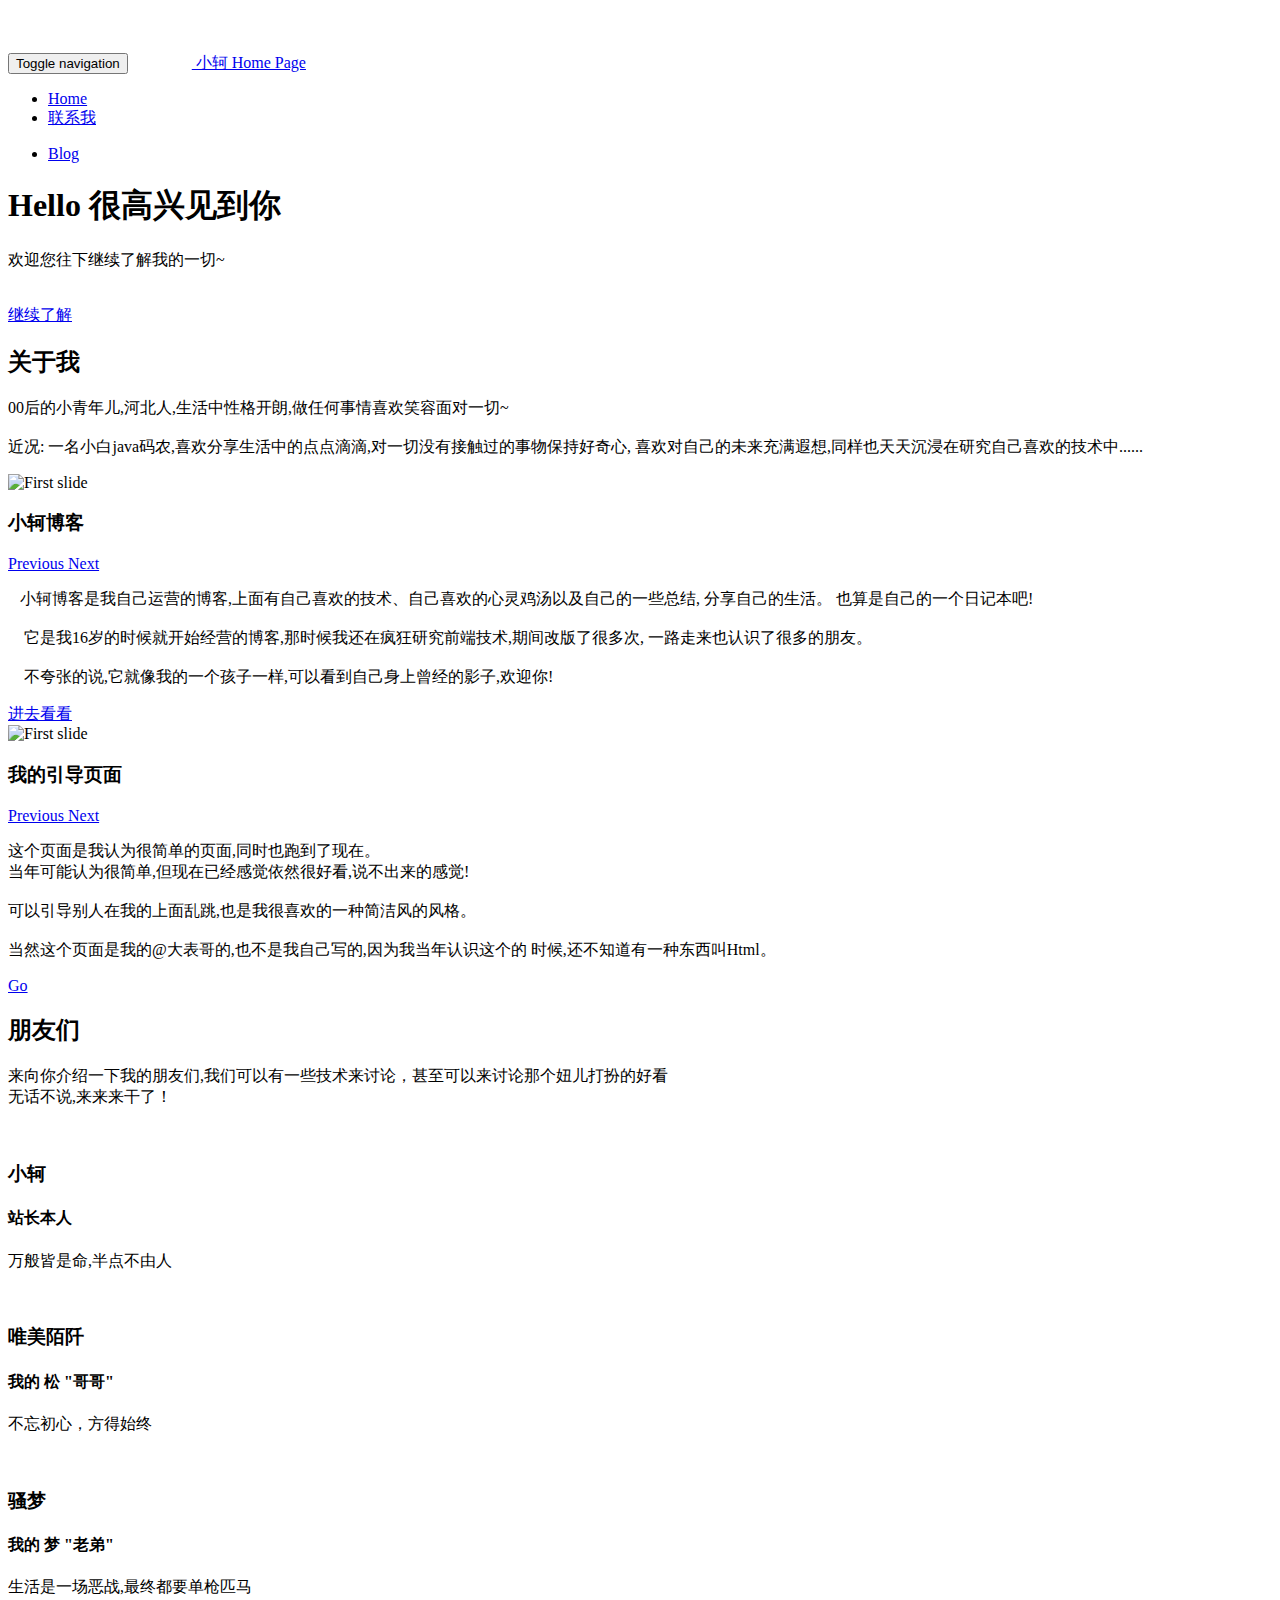
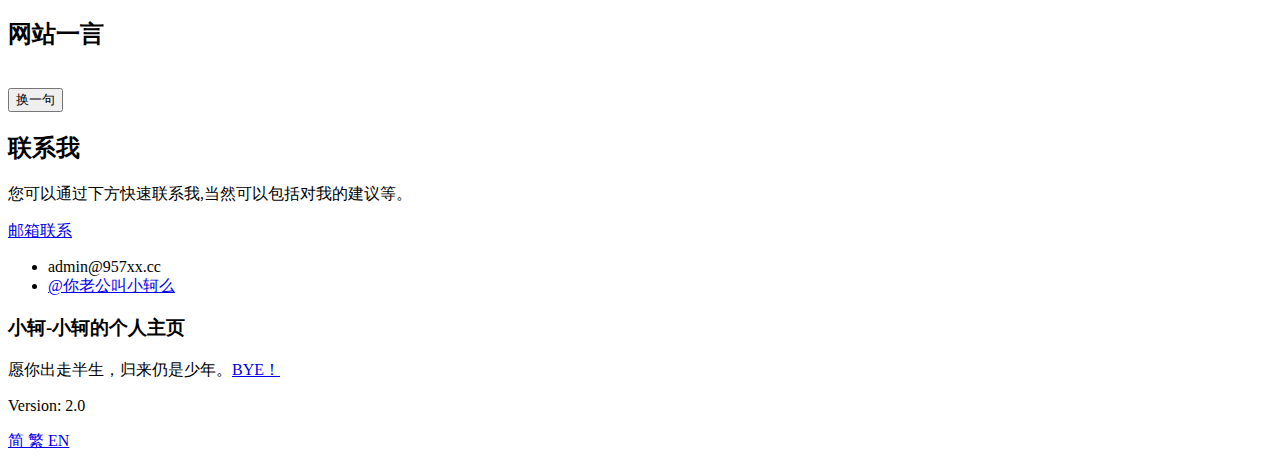
==== commit 0a58e80c: "'集成cdn支持'" ====
--- a/index.html
+++ b/index.html
@@ -1,6 +1,5 @@
 <!DOCTYPE html>
 <html lang="zh_tw">
-
 <head>
   <meta charset="UTF-8">
   <meta content="IE=edge" http-equiv="X-UA-Compatible">
@@ -8,17 +7,11 @@
    <meta name="keywords" content="小轲的个人主页，小轲QQ：2501521908.网址：www.keshaowl.cn，小轲的个人主页是小轲介绍自己的页面，当然也有可能更新自己的生活习惯等，欢迎您的到来。站长QQ：2501521908">
    <meta name="description" content="小轲的个人主页是小轲介绍自己的页面，当然也有可能更新自己的生活习惯等，欢迎您的到来。站长QQ：2501521908">
   <meta name="msapplication-tap-highlight" content="no">
-  
+  <link href="https://ssl.static.957xx.cc/index/home/2.0/css/style.css" rel="stylesheet"></head>
   <link href="https://cdn.bootcss.com/font-awesome/4.4.0/css/font-awesome.css" rel="stylesheet">
   <link rel="apple-touch-icon" sizes="180x180" href="https://www.keshaowl.cn/favicon.ico">
   <link href="https://www.keshaowl.cn/favicon.ico" rel="icon">
-
-  <link href="" rel="stylesheet">
-
   <title>小轲-小轲的个人主页</title>
-
-  <link href="assets/css/style.css" rel="stylesheet"></head>
-
 <body> 
 <header>
   <nav class="navbar navbar-default active">
@@ -75,9 +68,8 @@
             <p>00后的小青年儿,河北人,生活中性格开朗,做任何事情喜欢笑容面对一切~ 
             <br>
             <br>
-            近况: 一名小白java码农,没有那么的油腻,喜欢分享生活中的点点滴滴,对一切没有接触过的事物保持好奇心,
+            近况: 一名小白java码农,喜欢分享生活中的点点滴滴,对一切没有接触过的事物保持好奇心,
             喜欢对自己的未来充满遐想,同样也天天沉浸在研究自己喜欢的技术中......
-
             <br>
         </p>
           </div>
@@ -85,19 +77,16 @@
       </div>
     </div>
   </div>
-
   <div class="section-container">
     <div class="container">
       <div class="row">      
           <div class="col-xs-12">
-
-
             <div id="carousel-example-generic" class="carousel carousel-fade slide" data-ride="carousel">
                 
                 <div class="carousel-inner" role="listbox">
 
                     <div class="item active">
-                        <img class="img-responsive" src="./assets/images/img-06.jpg" alt="First slide">
+                        <img class="img-responsive" src="https://ssl.static.957xx.cc/index/home/2.0/images/img-06.jpg" alt="First slide">
                         <div class="carousel-caption card-shadow reveal">
                           
                           <h3>小轲博客</h3>
@@ -121,10 +110,7 @@
                                 <br> <br>
                                 &nbsp; &nbsp;
                                 不夸张的说,它就像我的一个孩子一样,可以看到自己身上曾经的影子,欢迎你!
-
                           </p>
-                          
-                          
                           <a href="https://www.957xx.cc/" class="btn btn-primary" title="去小轲博客">
                             进去看看
                           </a>
@@ -132,7 +118,7 @@
                     </div>
                    
                     <div class="item">
-                        <img class="img-responsive" src="./assets/images/img-04.jpg" alt="First slide">
+                        <img class="img-responsive" src="https://ssl.static.957xx.cc/index/home/2.0/images/img-04.jpg" alt="First slide">
                         <div class="carousel-caption card-shadow reveal">
 
                           <h3>我的引导页面</h3>
@@ -149,32 +135,21 @@
                              当年可能认为很简单,但现在已经感觉依然很好看,说不出来的感觉!
                              <br><br>
                              可以引导别人在我的上面乱跳,也是我很喜欢的一种简洁风的风格。
-
                              <br><br>
                              当然这个页面是我的@大表哥的,也不是我自己写的,因为我当年认识这个的
                              时候,还不知道有一种东西叫Html。
-
                           </p>
-                         
                           <a href="https://52xk.cc" class="btn btn-primary" title="">
                             Go
                           </a>
                         </div>
                     </div>
-               
                 </div>
-               
             </div>
-
-           
-          </div>
-          
+          </div>
         </div>  
-      
-    </div>
-  </div>
-  
-
+    </div>
+  </div>
   <div class="section-container">
     <div class="container text-center">
       <div class="row section-container-spacer">
@@ -182,9 +157,6 @@
           <h2>朋友们</h2>
           <p>来向你介绍一下我的朋友们,我们可以有一些技术来讨论，甚至可以来讨论那个妞儿打扮的好看<br>
           	无话不说,来来来干了！
-
-
-             
           </p>
         </div>  
       </div>
@@ -206,7 +178,6 @@
             </a>
           </p>
         </div>
-       
         <div class="col-xs-12 col-md-4">
           <img src="https://q1.qlogo.cn/g?b=qq&nk=2489193530&s=100" alt="" class="reveal img-responsive reveal-content image-center">
           <h3>唯美陌阡</h3>
@@ -244,7 +215,6 @@
       </div>
     </div>
   </div>
-
   <div class="section-container">
     <div class="container text-center">
       <div class="row section-container-spacer">
@@ -256,10 +226,7 @@
           <button class="btn btn-primary btn-sm" type="button" id="resetonesaying">换一句</button>
         </div>  
       </div>
-      
-  </div>
- 
- 
+  </div>
   <div class="section-container contact-container" id="concat">
     <div class="container">
       <div class="row">
@@ -273,16 +240,8 @@
               <form action="" class="reveal-content">
                 <div class="row">
                   <div class="col-md-7">
-                    <div class="form-group">
-                      <input type="email" class="form-control" id="email" placeholder="您的邮箱">
-                    </div>
-                    <div class="form-group">
-                      <input type="text" class="form-control" id="subject" placeholder="标题">
-                    </div>
-                    <div class="form-group">
-                      <textarea class="form-control" rows="3" placeholder="消息"></textarea>
-                    </div>
-                    <button type="submit" class="btn btn-primary">联系他</button>
+               
+                    <a target="target" class="btn btn-primary" href="https://mail.qq.com/cgi-bin/qm_share?t=qm_mailme&email=admin@957xx.cc">邮箱联系</a>
                   </div>
                   <div class="col-md-5">
                     <ul class="list-unstyled address-container">
@@ -329,6 +288,7 @@
         <div class="row">
           <div class="col-xs-12 col-sm-7">
             <p>愿你出走半生，归来仍是少年。<a href="http://52xk.cc/" target="_blank" title="">BYE！</a>
+            <p>Version: 2.0</p>
             </p>
           </div>
           <div class="col-xs-12 col-sm-5">
@@ -349,16 +309,22 @@
     </div>
   </div>
 </footer>
-
+<!--
+
+您好，感谢您对此项目有兴趣代码看到了这里。
+问题联系:
+Q：2501521908
+
+如需调用请查看详细帮助:
+http://www.keshaowl.cn/user/cdn.html
+-->
 <script>
   document.addEventListener("DOMContentLoaded", function (event) {
     navActivePage();
     scrollRevelation('.reveal');
   });
 </script>
-
-<script type="text/javascript" src="assets/js/main.js"></script></body>
-
+<script type="text/javascript" src="https://ssl.static.957xx.cc/index/home/2.0/js/main.js"></script></body>
 <script src="https://cdn.bootcss.com/jquery/3.3.1/jquery.min.js"></script>
 <script type="text/javascript">
 	var resulthtml="";
@@ -372,12 +338,14 @@
    	     })
    	})
 
-
    function onesayhtml(){
      $.ajax({
    	  	type:"get", 
-   	  	url:"https://v1.hitokoto.cn/?c=d&encode=json",
-   	  	data:null,
+   	  	url:"https://v1.hitokoto.cn",
+   	  	data:{
+   	  		"c":"d",
+   	  		"encode":"json"
+   	  	},
    	  	success:function(data){
    	  		resulthtml+=data.hitokoto+"——"+data.from;
    	  		$("#onesaying").html(resulthtml);
